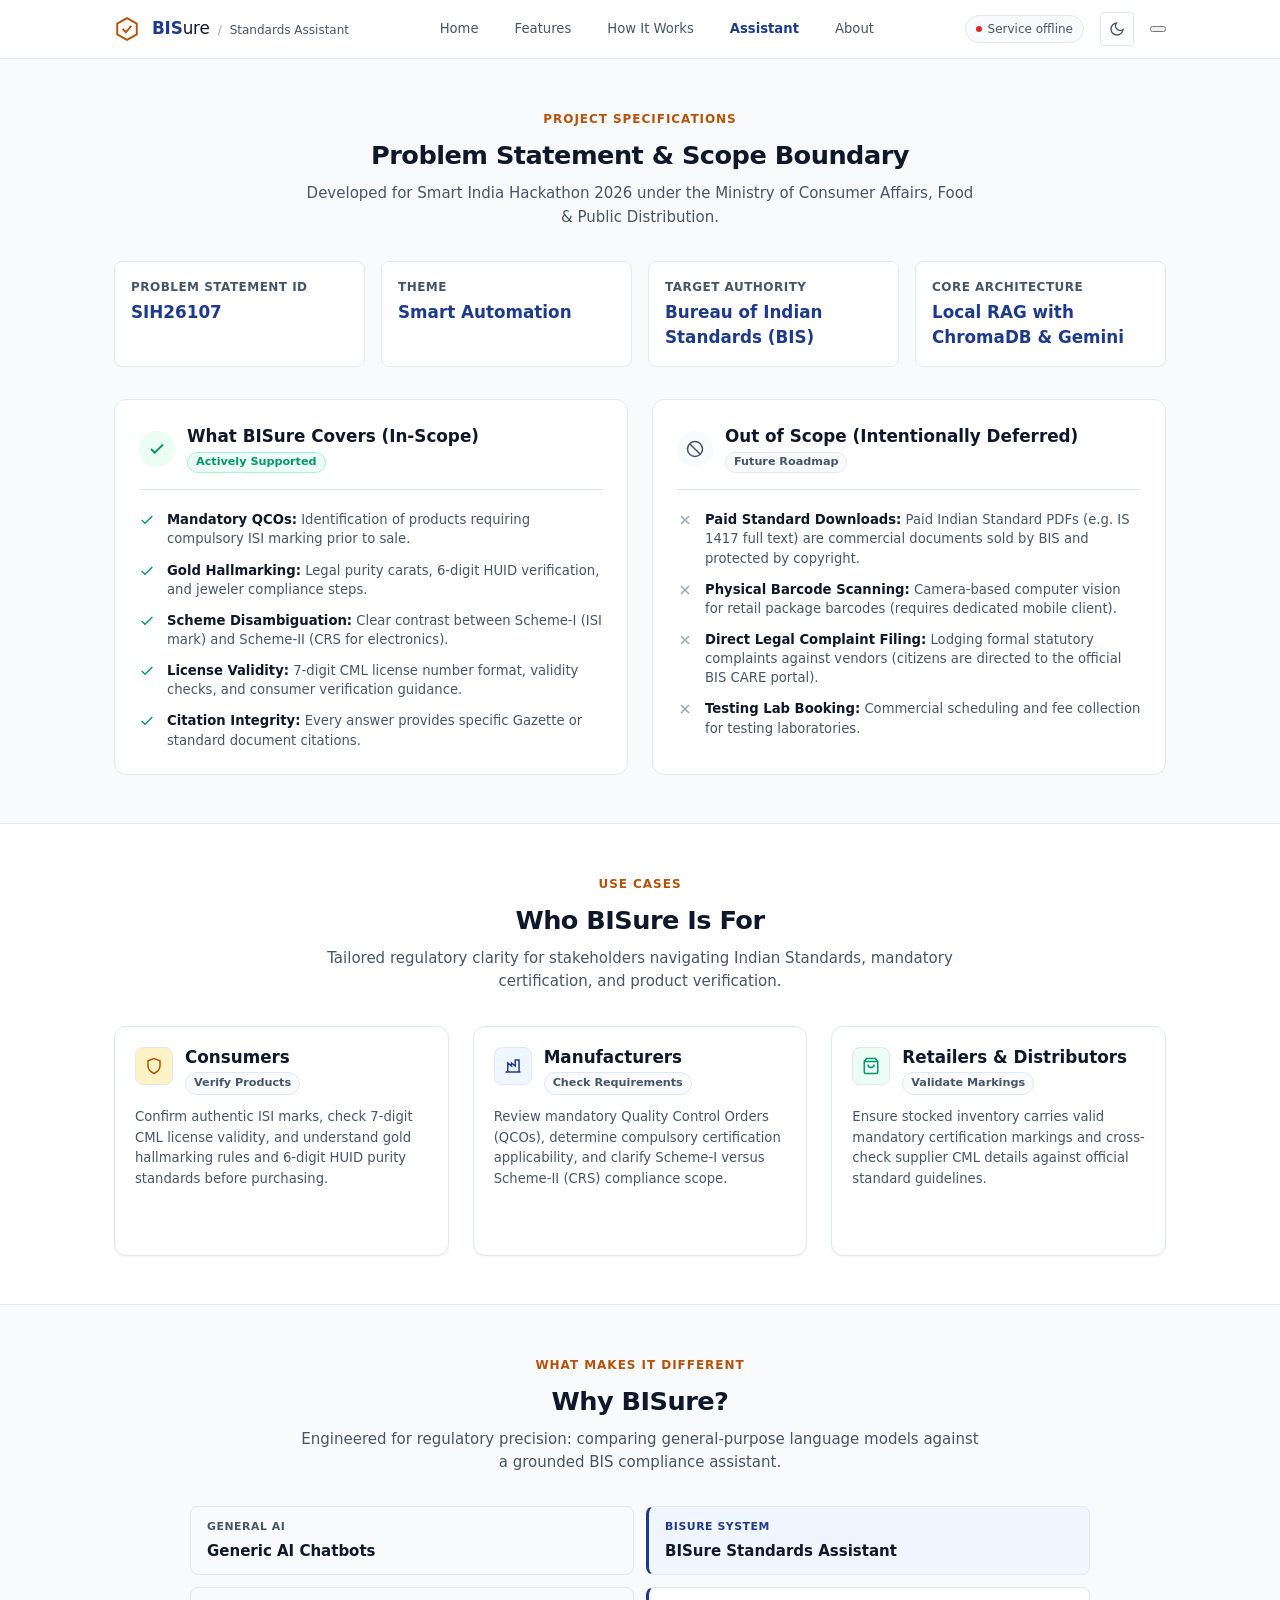
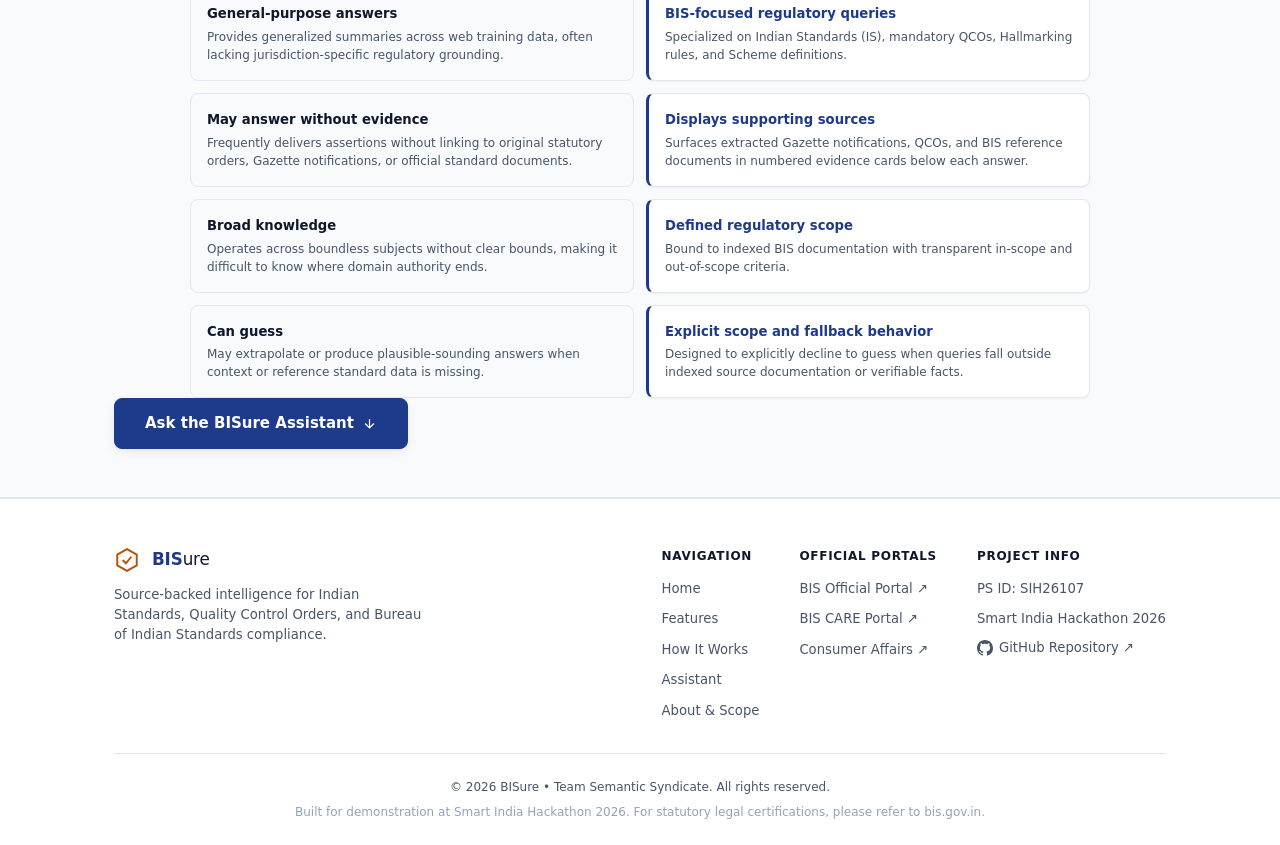
==== about.html @ 1bddce3d "Add files via upload" ====
<!DOCTYPE html>
<html lang="en">
<head>
  <meta charset="UTF-8" />
  <meta name="viewport" content="width=device-width, initial-scale=1.0" />
  <title>About &amp; Scope — BISure Standards Assistant</title>
  <link rel="stylesheet" href="style.css" />
</head>
<body>
  <!-- ================= STICKY TOP NAV ================= -->
  <header class="site-header" role="banner">
    <div class="nav-container">
      <a href="index.html" class="brand-group" aria-label="BISure Home">
        <svg class="brand-mark" viewBox="0 0 24 24" fill="none" stroke="currentColor" stroke-width="1.8" aria-hidden="true">
          <polygon points="12 2 21 7 21 17 12 22 3 17 3 7 12 2"></polygon>
          <polyline points="8 12 11 15 16 9"></polyline>
        </svg>
        <div class="brand-text">
          <span class="brand-title"><span class="brand-bold">BIS</span>ure</span>
          <span class="brand-divider" aria-hidden="true">/</span>
          <span class="brand-tag">Standards Assistant</span>
        </div>
      </a>

      <nav id="primary-nav" class="nav-links" aria-label="Main Navigation">
        <a href="index.html" class="nav-link">Home</a>
        <a href="features.html" class="nav-link">Features</a>
        <a href="how-it-works.html" class="nav-link">How It Works</a>
        <a href="chat.html" class="nav-link nav-link-highlight">Assistant</a>
        <a href="about.html" class="nav-link nav-active" aria-current="page">About</a>
      </nav>

      <div class="header-controls">
        <div id="connection-status" class="status-indicator" role="status" title="Checking BISure backend service">
          <span class="status-dot" aria-hidden="true"></span>
          <span class="status-label">Checking service</span>
        </div>

        <button id="theme-toggle" class="theme-toggle-btn" type="button" aria-label="Switch color theme" title="Toggle theme">
          <svg class="theme-icon sun-icon" viewBox="0 0 24 24" fill="none" stroke="currentColor" stroke-width="2" aria-hidden="true">
            <circle cx="12" cy="12" r="5"></circle>
            <line x1="12" y1="1" x2="12" y2="3"></line>
            <line x1="12" y1="21" x2="12" y2="23"></line>
            <line x1="4.22" y1="4.22" x2="5.64" y2="5.64"></line>
            <line x1="18.36" y1="18.36" x2="19.78" y2="19.78"></line>
            <line x1="1" y1="12" x2="3" y2="12"></line>
            <line x1="21" y1="12" x2="23" y2="12"></line>
            <line x1="4.22" y1="19.78" x2="5.64" y2="18.36"></line>
            <line x1="18.36" y1="5.64" x2="19.78" y2="4.22"></line>
          </svg>
          <svg class="theme-icon moon-icon" viewBox="0 0 24 24" fill="none" stroke="currentColor" stroke-width="2" aria-hidden="true">
            <path d="M21 12.79A9 9 0 1 1 11.21 3 7 7 0 0 0 21 12.79z"></path>
          </svg>
        </button>

        <button id="nav-toggle" class="nav-toggle-btn" type="button" aria-label="Toggle navigation menu" aria-expanded="false" aria-controls="primary-nav">
          <span class="hamburger-bar"></span>
          <span class="hamburger-bar"></span>
          <span class="hamburger-bar"></span>
        </button>
      </div>
    </div>
  </header>

  <main>
    <!-- ================= ABOUT / SCOPE SECTION ================= -->
    <section id="about" class="about-section" aria-labelledby="about-heading">
      <div class="section-container">
        <div class="section-header">
          <span class="section-eyebrow">Project Specifications</span>
          <h2 id="about-heading" class="section-title">Problem Statement &amp; Scope Boundary</h2>
          <p class="section-subtext">
            Developed for Smart India Hackathon 2026 under the Ministry of Consumer Affairs, Food &amp; Public Distribution.
          </p>
        </div>

        <div class="scope-meta-grid">
          <div class="meta-item">
            <span class="meta-label">Problem Statement ID</span>
            <span class="meta-value">SIH26107</span>
          </div>
          <div class="meta-item">
            <span class="meta-label">Theme</span>
            <span class="meta-value">Smart Automation</span>
          </div>
          <div class="meta-item">
            <span class="meta-label">Target Authority</span>
            <span class="meta-value">Bureau of Indian Standards (BIS)</span>
          </div>
          <div class="meta-item">
            <span class="meta-label">Core Architecture</span>
            <span class="meta-value">Local RAG with ChromaDB &amp; Gemini</span>
          </div>
        </div>

        <div class="scope-columns">
          <!-- In-Scope Card -->
          <div class="scope-card scope-in">
            <div class="scope-card-header">
              <div class="scope-icon-wrap in-icon">
                <svg viewBox="0 0 24 24" fill="none" stroke="currentColor" stroke-width="2.5" aria-hidden="true">
                  <polyline points="20 6 9 17 4 12"></polyline>
                </svg>
              </div>
              <div>
                <h3 class="scope-card-title">What BISure Covers (In-Scope)</h3>
                <span class="scope-badge badge-green">Actively Supported</span>
              </div>
            </div>
            <ul class="scope-list">
              <li>
                <svg class="list-bullet-icon" viewBox="0 0 24 24" fill="none" stroke="currentColor" stroke-width="2" aria-hidden="true">
                  <polyline points="20 6 9 17 4 12"></polyline>
                </svg>
                <span><strong>Mandatory QCOs:</strong> Identification of products requiring compulsory ISI marking prior to sale.</span>
              </li>
              <li>
                <svg class="list-bullet-icon" viewBox="0 0 24 24" fill="none" stroke="currentColor" stroke-width="2" aria-hidden="true">
                  <polyline points="20 6 9 17 4 12"></polyline>
                </svg>
                <span><strong>Gold Hallmarking:</strong> Legal purity carats, 6-digit HUID verification, and jeweler compliance steps.</span>
              </li>
              <li>
                <svg class="list-bullet-icon" viewBox="0 0 24 24" fill="none" stroke="currentColor" stroke-width="2" aria-hidden="true">
                  <polyline points="20 6 9 17 4 12"></polyline>
                </svg>
                <span><strong>Scheme Disambiguation:</strong> Clear contrast between Scheme-I (ISI mark) and Scheme-II (CRS for electronics).</span>
              </li>
              <li>
                <svg class="list-bullet-icon" viewBox="0 0 24 24" fill="none" stroke="currentColor" stroke-width="2" aria-hidden="true">
                  <polyline points="20 6 9 17 4 12"></polyline>
                </svg>
                <span><strong>License Validity:</strong> 7-digit CML license number format, validity checks, and consumer verification guidance.</span>
              </li>
              <li>
                <svg class="list-bullet-icon" viewBox="0 0 24 24" fill="none" stroke="currentColor" stroke-width="2" aria-hidden="true">
                  <polyline points="20 6 9 17 4 12"></polyline>
                </svg>
                <span><strong>Citation Integrity:</strong> Every answer provides specific Gazette or standard document citations.</span>
              </li>
            </ul>
          </div>

          <!-- Out-of-Scope Card -->
          <div class="scope-card scope-out">
            <div class="scope-card-header">
              <div class="scope-icon-wrap out-icon">
                <svg viewBox="0 0 24 24" fill="none" stroke="currentColor" stroke-width="2" aria-hidden="true">
                  <circle cx="12" cy="12" r="10"></circle>
                  <line x1="4.93" y1="4.93" x2="19.07" y2="19.07"></line>
                </svg>
              </div>
              <div>
                <h3 class="scope-card-title">Out of Scope (Intentionally Deferred)</h3>
                <span class="scope-badge badge-neutral">Future Roadmap</span>
              </div>
            </div>
            <ul class="scope-list">
              <li>
                <svg class="list-bullet-icon out-bullet" viewBox="0 0 24 24" fill="none" stroke="currentColor" stroke-width="2" aria-hidden="true">
                  <line x1="18" y1="6" x2="6" y2="18"></line>
                  <line x1="6" y1="6" x2="18" y2="18"></line>
                </svg>
                <span><strong>Paid Standard Downloads:</strong> Paid Indian Standard PDFs (e.g. IS 1417 full text) are commercial documents sold by BIS and protected by copyright.</span>
              </li>
              <li>
                <svg class="list-bullet-icon out-bullet" viewBox="0 0 24 24" fill="none" stroke="currentColor" stroke-width="2" aria-hidden="true">
                  <line x1="18" y1="6" x2="6" y2="18"></line>
                  <line x1="6" y1="6" x2="18" y2="18"></line>
                </svg>
                <span><strong>Physical Barcode Scanning:</strong> Camera-based computer vision for retail package barcodes (requires dedicated mobile client).</span>
              </li>
              <li>
                <svg class="list-bullet-icon out-bullet" viewBox="0 0 24 24" fill="none" stroke="currentColor" stroke-width="2" aria-hidden="true">
                  <line x1="18" y1="6" x2="6" y2="18"></line>
                  <line x1="6" y1="6" x2="18" y2="18"></line>
                </svg>
                <span><strong>Direct Legal Complaint Filing:</strong> Lodging formal statutory complaints against vendors (citizens are directed to the official BIS CARE portal).</span>
              </li>
              <li>
                <svg class="list-bullet-icon out-bullet" viewBox="0 0 24 24" fill="none" stroke="currentColor" stroke-width="2" aria-hidden="true">
                  <line x1="18" y1="6" x2="6" y2="18"></line>
                  <line x1="6" y1="6" x2="18" y2="18"></line>
                </svg>
                <span><strong>Testing Lab Booking:</strong> Commercial scheduling and fee collection for testing laboratories.</span>
              </li>
            </ul>
          </div>
        </div>
      </div>
    </section>

    <!-- ================= WHO BISURE IS FOR ================= -->
    <section id="who-bisure-is-for" class="who-bisure-section" aria-labelledby="who-heading">
      <div class="section-container">
        <div class="section-header">
          <span class="section-eyebrow">Use Cases</span>
          <h2 id="who-heading" class="section-title">Who BISure Is For</h2>
          <p class="section-subtext">
            Tailored regulatory clarity for stakeholders navigating Indian Standards, mandatory certification, and product verification.
          </p>
        </div>

        <div class="persona-grid">
          <!-- Card 1: Consumers -->
          <div class="feature-card">
            <div class="feature-card-header">
              <div class="card-icon card-icon-gold">
                <svg viewBox="0 0 24 24" fill="none" stroke="currentColor" stroke-width="2" aria-hidden="true">
                  <path d="M12 22s8-4 8-10V5l-8-3-8 3v7c0 6 8 10 8 10z"></path>
                </svg>
              </div>
              <div class="feature-card-meta">
                <h3 class="feature-card-title">Consumers</h3>
                <span class="feature-badge">Verify Products</span>
              </div>
            </div>
            <p class="feature-card-desc">
              Confirm authentic ISI marks, check 7-digit CML license validity, and understand gold hallmarking rules and 6-digit HUID purity standards before purchasing.
            </p>
          </div>

          <!-- Card 2: Manufacturers -->
          <div class="feature-card">
            <div class="feature-card-header">
              <div class="card-icon card-icon-navy">
                <svg viewBox="0 0 24 24" fill="none" stroke="currentColor" stroke-width="2" aria-hidden="true">
                  <path d="M2 20h20"></path>
                  <path d="M5 20V8l5 4V8l5 4V4h5v16"></path>
                </svg>
              </div>
              <div class="feature-card-meta">
                <h3 class="feature-card-title">Manufacturers</h3>
                <span class="feature-badge">Check Requirements</span>
              </div>
            </div>
            <p class="feature-card-desc">
              Review mandatory Quality Control Orders (QCOs), determine compulsory certification applicability, and clarify Scheme-I versus Scheme-II (CRS) compliance scope.
            </p>
          </div>

          <!-- Card 3: Retailers -->
          <div class="feature-card">
            <div class="feature-card-header">
              <div class="card-icon card-icon-teal">
                <svg viewBox="0 0 24 24" fill="none" stroke="currentColor" stroke-width="2" aria-hidden="true">
                  <path d="M6 2L3 6v14a2 2 0 0 0 2 2h14a2 2 0 0 0 2-2V6l-3-4z"></path>
                  <line x1="3" y1="6" x2="21" y2="6"></line>
                  <path d="M16 10a4 4 0 0 1-8 0"></path>
                </svg>
              </div>
              <div class="feature-card-meta">
                <h3 class="feature-card-title">Retailers &amp; Distributors</h3>
                <span class="feature-badge">Validate Markings</span>
              </div>
            </div>
            <p class="feature-card-desc">
              Ensure stocked inventory carries valid mandatory certification markings and cross-check supplier CML details against official standard guidelines.
            </p>
          </div>
        </div>
      </div>
    </section>

    <!-- ================= WHY BISURE ================= -->
    <section id="why-bisure" class="why-bisure-section" aria-labelledby="why-heading">
      <div class="section-container">
        <div class="section-header">
          <span class="section-eyebrow">What Makes It Different</span>
          <h2 id="why-heading" class="section-title">Why BISure?</h2>
          <p class="section-subtext">
            Engineered for regulatory precision: comparing general-purpose language models against a grounded BIS compliance assistant.
          </p>
        </div>

        <div class="comparison-grid" role="region" aria-label="Comparison between Generic AI and BISure">
          <!-- Column Headers (Desktop) -->
          <div class="comparison-header col-generic">
            <span class="comparison-header-badge">General AI</span>
            <h3 class="comparison-header-title">Generic AI Chatbots</h3>
          </div>
          <div class="comparison-header col-bisure">
            <span class="comparison-header-badge badge-accent">BISure System</span>
            <h3 class="comparison-header-title">BISure Standards Assistant</h3>
          </div>

          <!-- Row 1 -->
          <div class="comparison-item item-generic">
            <span class="comparison-mobile-badge">Generic AI</span>
            <h4 class="comparison-point-title">General-purpose answers</h4>
            <p class="comparison-point-desc">Provides generalized summaries across web training data, often lacking jurisdiction-specific regulatory grounding.</p>
          </div>
          <div class="comparison-item item-bisure">
            <span class="comparison-mobile-badge badge-accent">BISure</span>
            <h4 class="comparison-point-title">BIS-focused regulatory queries</h4>
            <p class="comparison-point-desc">Specialized on Indian Standards (IS), mandatory QCOs, Hallmarking rules, and Scheme definitions.</p>
          </div>

          <!-- Row 2 -->
          <div class="comparison-item item-generic">
            <span class="comparison-mobile-badge">Generic AI</span>
            <h4 class="comparison-point-title">May answer without evidence</h4>
            <p class="comparison-point-desc">Frequently delivers assertions without linking to original statutory orders, Gazette notifications, or official standard documents.</p>
          </div>
          <div class="comparison-item item-bisure">
            <span class="comparison-mobile-badge badge-accent">BISure</span>
            <h4 class="comparison-point-title">Displays supporting sources</h4>
            <p class="comparison-point-desc">Surfaces extracted Gazette notifications, QCOs, and BIS reference documents in numbered evidence cards below each answer.</p>
          </div>

          <!-- Row 3 -->
          <div class="comparison-item item-generic">
            <span class="comparison-mobile-badge">Generic AI</span>
            <h4 class="comparison-point-title">Broad knowledge</h4>
            <p class="comparison-point-desc">Operates across boundless subjects without clear bounds, making it difficult to know where domain authority ends.</p>
          </div>
          <div class="comparison-item item-bisure">
            <span class="comparison-mobile-badge badge-accent">BISure</span>
            <h4 class="comparison-point-title">Defined regulatory scope</h4>
            <p class="comparison-point-desc">Bound to indexed BIS documentation with transparent in-scope and out-of-scope criteria.</p>
          </div>

          <!-- Row 4 -->
          <div class="comparison-item item-generic">
            <span class="comparison-mobile-badge">Generic AI</span>
            <h4 class="comparison-point-title">Can guess</h4>
            <p class="comparison-point-desc">May extrapolate or produce plausible-sounding answers when context or reference standard data is missing.</p>
          </div>
          <div class="comparison-item item-bisure">
            <span class="comparison-mobile-badge badge-accent">BISure</span>
            <h4 class="comparison-point-title">Explicit scope and fallback behavior</h4>
            <p class="comparison-point-desc">Designed to explicitly decline to guess when queries fall outside indexed source documentation or verifiable facts.</p>
          </div>
        </div>

        <div class="section-cta-wrap">
          <a href="chat.html" class="btn btn-primary btn-hero-primary">
            <span>Ask the BISure Assistant</span>
            <svg class="btn-icon" viewBox="0 0 24 24" fill="none" stroke="currentColor" stroke-width="2" aria-hidden="true">
              <line x1="12" y1="5" x2="12" y2="19"></line>
              <polyline points="19 12 12 19 5 12"></polyline>
            </svg>
          </a>
        </div>
      </div>
    </section>
  </main>

  <!-- ================= SITE FOOTER ================= -->
  <footer class="site-footer" role="contentinfo">
    <div class="section-container footer-container">
      <div class="footer-top">
        <div class="footer-brand">
          <div class="brand-group">
            <svg class="brand-mark" viewBox="0 0 24 24" fill="none" stroke="currentColor" stroke-width="1.8" aria-hidden="true">
              <polygon points="12 2 21 7 21 17 12 22 3 17 3 7 12 2"></polygon>
              <polyline points="8 12 11 15 16 9"></polyline>
            </svg>
            <span class="brand-title"><span class="brand-bold">BIS</span>ure</span>
          </div>
          <p class="footer-tagline">
            Source-backed intelligence for Indian Standards, Quality Control Orders, and Bureau of Indian Standards compliance.
          </p>
        </div>

        <div class="footer-links-group">
          <div class="footer-col">
            <h4 class="footer-col-title">Navigation</h4>
            <ul class="footer-nav-list">
              <li><a href="index.html">Home</a></li>
              <li><a href="features.html">Features</a></li>
              <li><a href="how-it-works.html">How It Works</a></li>
              <li><a href="chat.html">Assistant</a></li>
              <li><a href="about.html">About &amp; Scope</a></li>
            </ul>
          </div>

          <div class="footer-col">
            <h4 class="footer-col-title">Official Portals</h4>
            <ul class="footer-nav-list">
              <li><a href="https://www.bis.gov.in" target="_blank" rel="noopener noreferrer">BIS Official Portal &nearr;</a></li>
              <li><a href="https://www.services.bis.gov.in" target="_blank" rel="noopener noreferrer">BIS CARE Portal &nearr;</a></li>
              <li><a href="https://consumeraffairs.nic.in" target="_blank" rel="noopener noreferrer">Consumer Affairs &nearr;</a></li>
            </ul>
          </div>

          <div class="footer-col">
            <h4 class="footer-col-title">Project Info</h4>
            <ul class="footer-nav-list">
              <li><span class="footer-meta-line">PS ID: SIH26107</span></li>
              <li><span class="footer-meta-line">Smart India Hackathon 2026</span></li>
              <li>
                <a href="https://github.com/Prabin-Jena/BISure" target="_blank" rel="noopener noreferrer" class="github-link">
                  <svg viewBox="0 0 24 24" fill="currentColor" width="16" height="16" aria-hidden="true">
                    <path d="M12 0C5.37 0 0 5.37 0 12c0 5.31 3.435 9.795 8.205 11.385.6.105.825-.255.825-.57 0-.285-.015-1.23-.015-2.235-3.015.555-3.795-.735-4.035-1.41-.135-.345-.72-1.41-1.23-1.695-.42-.225-1.02-.78-.015-.795.945-.015 1.62.87 1.845 1.23 1.08 1.815 2.805 1.305 3.495.99.105-.78.42-1.305.765-1.605-2.67-.3-5.46-1.335-5.46-5.925 0-1.305.465-2.385 1.23-3.225-.12-.3-.54-1.53.12-3.18 0 0 1.005-.315 3.3 1.23.96-.27 1.98-.405 3-.405s2.04.135 3 .405c2.295-1.56 3.3-1.23 3.3-1.23.66 1.65.24 2.88.12 3.18.765.84 1.23 1.905 1.23 3.225 0 4.605-2.805 5.625-5.475 5.925.435.375.81 1.095.81 2.22 0 1.605-.015 2.895-.015 3.3 0 .315.225.69.825.57A12.02 12.02 0 0 0 24 12c0-6.63-5.37-12-12-12z"></path>
                  </svg>
                  <span>GitHub Repository &nearr;</span>
                </a>
              </li>
            </ul>
          </div>
        </div>
      </div>

      <div class="footer-bottom">
        <p class="copyright-text">&copy; 2026 BISure &bull; Team Semantic Syndicate. All rights reserved.</p>
        <p class="footer-disclaimer">
          Built for demonstration at Smart India Hackathon 2026. For statutory legal certifications, please refer to bis.gov.in.
        </p>
      </div>
    </div>
  </footer>

  <script src="config.js"></script>
  <script src="common.js"></script>
</body>
</html>
---- style.css ----
/* BISure Assistant — Production CSS */
/* Zero-dependency stylesheet: Multi-section product landing page with contained chat app panel */

*, *::before, *::after { 
  box-sizing: border-box; 
}

[hidden] {
  display: none !important;
}

html {
  scroll-behavior: smooth;
}

/* Base Light Theme Tokens */
:root {
  --font-sans: system-ui, -apple-system, BlinkMacSystemFont, "Segoe UI", Roboto, "Helvetica Neue", Arial, sans-serif;
  --font-mono: "SF Mono", "Segoe UI Menlo", Consolas, monospace;

  /* Spacing Scale */
  --space-0: 0px;
  --space-1: 4px;
  --space-2: 8px;
  --space-3: 12px;
  --space-4: 16px;
  --space-5: 20px;
  --space-6: 24px;
  --space-8: 32px;
  --space-10: 40px;
  --space-12: 48px;
  --space-16: 64px;

  /* Typography Scale */
  --font-size-xs: 0.75rem;
  --font-size-sm: 0.825rem;
  --font-size-base: 0.9375rem;
  --font-size-md: 1.05rem;
  --font-size-lg: 1.25rem;
  --font-size-xl: 1.6rem;
  --font-size-2xl: 2.25rem;

  --radius-sm: 4px;
  --radius-md: 8px;
  --radius-lg: 12px;
  --radius-xl: 16px;

  /* Animations strictly transform/opacity */
  --duration-fast: 150ms;
  --duration-base: 250ms;
  --ease-standard: cubic-bezier(0.16, 1, 0.3, 1);

  /* Light Theme Colors */
  --color-canvas: #f8fafc;
  --color-app-bg: #f1f5f9;
  --color-surface: #ffffff;
  --color-surface-elevated: #f8fafc;
  --color-surface-translucent: rgba(255, 255, 255, 0.88);
  --color-border: #e2e8f0;
  --color-border-subtle: #cbd5e1;

  --color-text: #0f172a;
  --color-text-muted: #475569;
  --color-text-subtle: #94a3b8;

  /* Official Brand Colors: Deep BIS Navy & Hallmarking Gold */
  --color-primary: #1e3a8a;
  --color-primary-hover: #172554;
  --color-primary-subtle: #eff6ff;
  --color-accent: #b45309;
  --color-accent-hover: #92400e;
  --color-accent-subtle: #fef3c7;
  --color-accent-border: #fcd34d;
  --color-accent-text: #78350f;

  --color-user-bg: #e0e7ff;
  --color-user-border: #c7d2fe;
  --color-assistant-bg: #ffffff;
  --color-assistant-border: #e2e8f0;
  --color-assistant-accent: #1e3a8a;

  --color-error: #dc2626;
  --color-error-bg: #fef2f2;
  --color-error-border: #fca5a5;

  --color-success: #059669;
  --color-success-bg: #ecfdf5;
  --color-success-border: #a7f3d0;
  --color-focus: #1e3a8a;

  /* Shadows */
  --shadow-sm: 0 1px 2px rgba(0, 0, 0, 0.05);
  --shadow-md: 0 4px 12px rgba(15, 23, 42, 0.06), 0 1px 2px rgba(15, 23, 42, 0.04);
  --shadow-lg: 0 10px 25px -3px rgba(15, 23, 42, 0.08), 0 4px 6px -2px rgba(15, 23, 42, 0.04);
}

/* Explicit Dark Theme via Attribute */
:root[data-theme="dark"] {
  --color-canvas: #090d16;
  --color-app-bg: #0d1322;
  --color-surface: #131b2e;
  --color-surface-elevated: #1a243d;
  --color-surface-translucent: rgba(19, 27, 46, 0.9);
  --color-border: #1e293b;
  --color-border-subtle: #334155;

  --color-text: #f8fafc;
  --color-text-muted: #94a3b8;
  --color-text-subtle: #64748b;

  --color-primary: #60a5fa;
  --color-primary-hover: #93c5fd;
  --color-primary-subtle: #172554;
  --color-accent: #f59e0b;
  --color-accent-hover: #fbbf24;
  --color-accent-subtle: #241c0f;
  --color-accent-border: #78350f;
  --color-accent-text: #fef3c7;

  --color-user-bg: #1e293b;
  --color-user-border: #334155;
  --color-assistant-bg: #131b2e;
  --color-assistant-border: #1e293b;
  --color-assistant-accent: #f59e0b;

  --color-error: #f87171;
  --color-error-bg: #281414;
  --color-error-border: #7f1d1d;

  --color-success: #34d399;
  --color-success-bg: #064e3b;
  --color-success-border: #047857;
  --color-focus: #60a5fa;

  --shadow-sm: none;
  --shadow-md: 0 4px 14px rgba(0, 0, 0, 0.3);
  --shadow-lg: 0 10px 28px rgba(0, 0, 0, 0.45);
}

/* ---------- Global Body & Layout ---------- */
body {
  margin: 0;
  min-height: 100vh;
  font-family: var(--font-sans);
  font-size: var(--font-size-base);
  line-height: 1.5;
  color: var(--color-text);
  background-color: var(--color-canvas);
  -webkit-font-smoothing: antialiased;
  transition: background-color var(--duration-fast), color var(--duration-fast);
  overflow-x: hidden;
}

@media (min-width: 960px) {
  body {
    background-image: radial-gradient(var(--color-border) 1px, transparent 1px);
    background-size: 32px 32px;
  }
}

.visually-hidden {
  position: absolute;
  width: 1px;
  height: 1px;
  padding: 0;
  margin: -1px;
  overflow: hidden;
  clip: rect(0, 0, 0, 0);
  white-space: nowrap;
  border: 0;
}

.section-container {
  width: 100%;
  max-width: 1100px;
  margin: 0 auto;
  padding: 0 var(--space-6);
}

/* Section Header Shared Styles */
.section-header {
  text-align: center;
  max-width: 680px;
  margin: 0 auto var(--space-8);
}

.section-eyebrow {
  display: inline-block;
  font-size: var(--font-size-xs);
  font-weight: 700;
  text-transform: uppercase;
  letter-spacing: 0.08em;
  color: var(--color-accent);
  margin-bottom: var(--space-2);
}

.section-title {
  margin: 0 0 var(--space-2);
  font-size: var(--font-size-xl);
  font-weight: 700;
  letter-spacing: -0.02em;
  color: var(--color-text);
}

.section-subtext {
  margin: 0;
  font-size: var(--font-size-base);
  color: var(--color-text-muted);
  line-height: 1.55;
}

/* ---------- STICKY TOP NAV ---------- */
.site-header {
  position: sticky;
  top: 0;
  z-index: 100;
  background-color: var(--color-surface-translucent);
  backdrop-filter: blur(12px);
  -webkit-backdrop-filter: blur(12px);
  border-bottom: 1px solid var(--color-border);
}

.nav-container {
  display: flex;
  align-items: center;
  justify-content: space-between;
  max-width: 1100px;
  margin: 0 auto;
  padding: var(--space-3) var(--space-6);
}

.brand-group {
  display: flex;
  align-items: center;
  gap: var(--space-3);
  text-decoration: none;
  color: inherit;
}

.brand-mark {
  width: 26px;
  height: 26px;
  color: var(--color-accent);
  flex-shrink: 0;
}

.brand-text {
  display: flex;
  align-items: baseline;
  gap: var(--space-2);
}

.brand-title {
  font-size: var(--font-size-md);
  font-weight: 500;
  letter-spacing: -0.01em;
  color: var(--color-text);
}

.brand-bold {
  font-weight: 800;
  color: var(--color-primary);
}

.brand-divider {
  color: var(--color-text-subtle);
  font-size: var(--font-size-xs);
}

.brand-tag {
  font-size: var(--font-size-xs);
  color: var(--color-text-muted);
  font-weight: 400;
}

.nav-links {
  display: flex;
  align-items: center;
  gap: var(--space-5);
}

.nav-link {
  font-size: var(--font-size-sm);
  font-weight: 500;
  color: var(--color-text-muted);
  text-decoration: none;
  padding: var(--space-1) var(--space-2);
  border-radius: var(--radius-sm);
  transition: color var(--duration-fast);
}

.nav-link:hover {
  color: var(--color-primary);
}

.nav-link-highlight {
  color: var(--color-primary);
  font-weight: 600;
}

.header-controls {
  display: flex;
  align-items: center;
  gap: var(--space-4);
}

.status-indicator {
  display: flex;
  align-items: center;
  gap: 6px;
  font-size: var(--font-size-xs);
  color: var(--color-text-muted);
  background-color: var(--color-surface-elevated);
  padding: 4px 10px;
  border-radius: 9999px;
  border: 1px solid var(--color-border);
}

.status-dot {
  width: 6px;
  height: 6px;
  background-color: var(--color-success);
  border-radius: 50%;
}

.status-indicator.is-offline .status-dot {
  background-color: var(--color-error);
}

.status-indicator.is-checking .status-dot {
  background-color: var(--color-accent);
  animation: statusPulse 1.2s ease-in-out infinite;
}

@keyframes statusPulse {
  50% { opacity: 0.45; }
}

.theme-toggle-btn {
  display: flex;
  align-items: center;
  justify-content: center;
  width: 34px;
  height: 34px;
  padding: 0;
  border: 1px solid var(--color-border);
  background-color: var(--color-surface);
  color: var(--color-text-muted);
  border-radius: var(--radius-sm);
  cursor: pointer;
  transition: color var(--duration-fast), border-color var(--duration-fast);
}

.theme-toggle-btn:hover {
  color: var(--color-text);
  border-color: var(--color-text-muted);
}

.theme-icon {
  width: 16px;
  height: 16px;
}

:root[data-theme="dark"] .sun-icon { display: block; }
:root[data-theme="dark"] .moon-icon { display: none; }
:root:not([data-theme="dark"]) .sun-icon { display: none; }
:root:not([data-theme="dark"]) .moon-icon { display: block; }

@media (prefers-color-scheme: dark) {
  :root:not([data-theme="light"]):not([data-theme="dark"]) .sun-icon { display: block; }
  :root:not([data-theme="light"]):not([data-theme="dark"]) .moon-icon { display: none; }
}

/* ---------- HERO SECTION ---------- */
.hero-section {
  padding: var(--space-12) 0 var(--space-10);
  text-align: center;
}

.hero-container {
  display: flex;
  flex-direction: column;
  align-items: center;
}

.hero-content {
  max-width: 820px;
}

.hero-pill {
  display: inline-flex;
  align-items: center;
  gap: var(--space-2);
  padding: 5px 14px;
  background-color: var(--color-surface);
  border: 1px solid var(--color-border);
  border-radius: 9999px;
  font-size: var(--font-size-xs);
  font-weight: 600;
  color: var(--color-text-muted);
  margin-bottom: var(--space-5);
  box-shadow: var(--shadow-sm);
}

.pill-dot {
  width: 8px;
  height: 8px;
  border-radius: 50%;
  background-color: var(--color-accent);
}

.hero-title {
  margin: 0 0 var(--space-4);
  font-size: clamp(2rem, 4vw, var(--font-size-2xl));
  font-weight: 800;
  letter-spacing: -0.03em;
  line-height: 1.15;
  color: var(--color-text);
}

.hero-description {
  margin: 0 auto var(--space-3);
  max-width: 660px;
  font-size: var(--font-size-md);
  color: var(--color-text-muted);
  line-height: 1.6;
}

.hero-capabilities {
  margin: 0 auto var(--space-6);
  font-size: var(--font-size-xs);
  font-weight: 700;
  letter-spacing: 0.08em;
  text-transform: uppercase;
  color: var(--color-accent);
  text-align: center;
  word-break: break-word;
}

.hero-actions {
  display: flex;
  align-items: center;
  justify-content: center;
  gap: var(--space-4);
  margin-bottom: var(--space-8);
}

.btn {
  display: inline-flex;
  align-items: center;
  justify-content: center;
  gap: var(--space-2);
  padding: 10px 22px;
  border-radius: var(--radius-md);
  font-size: var(--font-size-sm);
  font-weight: 600;
  text-decoration: none;
  cursor: pointer;
  transition: background-color var(--duration-fast), transform var(--duration-fast), border-color var(--duration-fast), box-shadow var(--duration-fast);
}

.btn-primary {
  background-color: var(--color-primary);
  color: #ffffff;
  border: 1px solid var(--color-primary);
  box-shadow: var(--shadow-sm);
}

.btn-primary:hover {
  background-color: var(--color-primary-hover);
  transform: translateY(-1px);
}

.btn-secondary {
  background-color: var(--color-surface);
  color: var(--color-text);
  border: 1px solid var(--color-border);
}

.btn-secondary:hover {
  border-color: var(--color-text-muted);
  transform: translateY(-1px);
}

.btn-hero-primary {
  padding: 13px 30px;
  font-size: var(--font-size-base);
  font-weight: 700;
  box-shadow: var(--shadow-md);
}

.btn-hero-primary:hover {
  box-shadow: var(--shadow-lg);
}

.btn-hero-secondary {
  background-color: transparent;
  border: 1.5px solid var(--color-border);
  color: var(--color-text);
  padding: 12px 24px;
}

.btn-hero-secondary:hover {
  background-color: var(--color-surface);
  border-color: var(--color-border-subtle);
}

.btn-icon {
  width: 15px;
  height: 15px;
}

/* Trust Strip */
.trust-strip {
  display: inline-flex;
  align-items: center;
  flex-wrap: wrap;
  justify-content: center;
  gap: var(--space-3);
  padding: var(--space-2) var(--space-5);
  background-color: var(--color-surface);
  border: 1px solid var(--color-border);
  border-radius: 9999px;
  font-size: var(--font-size-xs);
  color: var(--color-text-muted);
  box-shadow: var(--shadow-sm);
}

.trust-item {
  display: flex;
  align-items: center;
  gap: 6px;
}

.trust-icon {
  width: 14px;
  height: 14px;
  color: var(--color-accent);
}

.trust-separator {
  color: var(--color-border-subtle);
}

/* ---------- FEATURE GRID SECTION (Precise Uniform Alignment) ---------- */
.features-section {
  padding: var(--space-12) 0;
}

.feature-grid {
  display: grid;
  grid-template-columns: repeat(2, 1fr);
  grid-auto-rows: 1fr;
  gap: var(--space-5);
  align-items: stretch;
}

.feature-card {
  display: flex;
  flex-direction: column;
  justify-content: space-between;
  min-width: 0;
  min-height: 230px;
  padding: var(--space-5);
  background-color: var(--color-surface);
  border: 1px solid var(--color-border);
  border-radius: var(--radius-lg);
  box-shadow: var(--shadow-sm);
  box-sizing: border-box;
  transition: transform var(--duration-fast), border-color var(--duration-fast), box-shadow var(--duration-fast);
}

.feature-card:hover {
  border-color: var(--color-primary);
  transform: translateY(-2px);
  box-shadow: var(--shadow-md);
}

.feature-card-header {
  display: flex;
  align-items: flex-start;
  gap: var(--space-3);
  margin-bottom: var(--space-3);
}

.feature-card-meta {
  display: flex;
  flex-direction: column;
  align-items: flex-start;
  gap: 4px;
  flex: 1;
}

.card-icon {
  display: flex;
  align-items: center;
  justify-content: center;
  width: 38px;
  height: 38px;
  border-radius: var(--radius-md);
  flex-shrink: 0;
  border: 1px solid var(--color-border);
}

.card-icon svg {
  width: 18px;
  height: 18px;
}

.card-icon-gold {
  color: var(--color-accent);
  background-color: var(--color-accent-subtle);
}

.card-icon-navy {
  color: var(--color-primary);
  background-color: var(--color-primary-subtle);
}

.card-icon-slate {
  color: #475569;
  background-color: var(--color-surface-elevated);
}

.card-icon-teal {
  color: var(--color-success);
  background-color: var(--color-success-bg);
}

.feature-card-title {
  margin: 0;
  font-size: var(--font-size-md);
  font-weight: 700;
  color: var(--color-text);
  line-height: 1.3;
}

.feature-badge {
  display: inline-block;
  font-size: 0.7rem;
  font-weight: 600;
  color: var(--color-text-muted);
  background-color: var(--color-surface-elevated);
  padding: 2px 8px;
  border-radius: 9999px;
  border: 1px solid var(--color-border);
}

.feature-card-desc {
  margin: 0 0 var(--space-4);
  font-size: var(--font-size-sm);
  color: var(--color-text-muted);
  line-height: 1.55;
  flex: 1;
}

.sample-query-btn {
  display: flex;
  align-items: center;
  gap: var(--space-2);
  width: 100%;
  min-width: 0;
  margin-top: auto;
  padding: 10px 14px;
  min-height: 42px;
  background-color: var(--color-surface-elevated);
  border: 1px dashed var(--color-border-subtle);
  border-radius: var(--radius-md);
  font-family: inherit;
  font-size: var(--font-size-xs);
  color: var(--color-text);
  text-align: left;
  cursor: pointer;
  box-sizing: border-box;
  transition: background-color var(--duration-fast), border-color var(--duration-fast);
}

.sample-query-btn:hover {
  background-color: var(--color-surface);
  border-color: var(--color-primary);
  border-style: solid;
}

.query-btn-prefix {
  font-weight: 700;
  color: var(--color-accent);
  white-space: nowrap;
}

.query-btn-text {
  flex: 1;
  min-width: 0;
  color: var(--color-text-muted);
  overflow: hidden;
  text-overflow: ellipsis;
  white-space: nowrap;
}

.query-btn-arrow {
  color: var(--color-primary);
  font-weight: 700;
  font-size: 1rem;
  flex-shrink: 0;
}

/* ---------- HOW IT WORKS SECTION ---------- */
.how-it-works-section {
  padding: var(--space-12) 0;
  background-color: var(--color-canvas);
  border-bottom: 1px solid var(--color-border);
}

.steps-grid {
  display: grid;
  grid-template-columns: 1fr auto 1fr auto 1fr;
  align-items: stretch;
  gap: var(--space-3);
}

.step-card {
  display: flex;
  flex-direction: column;
  padding: var(--space-5);
  background-color: var(--color-surface);
  border: 1px solid var(--color-border);
  border-radius: var(--radius-lg);
  position: relative;
  height: 100%;
}

.step-badge {
  display: inline-flex;
  align-items: center;
  justify-content: center;
  width: 26px;
  height: 26px;
  border-radius: 50%;
  background-color: var(--color-primary);
  color: #ffffff;
  font-size: var(--font-size-xs);
  font-weight: 700;
  margin-bottom: var(--space-3);
}

.step-icon-wrap {
  width: 32px;
  height: 32px;
  color: var(--color-primary);
  margin-bottom: var(--space-2);
}

.step-icon-wrap svg {
  width: 26px;
  height: 26px;
}

.step-title {
  margin: 0 0 var(--space-2);
  font-size: var(--font-size-base);
  font-weight: 700;
  color: var(--color-text);
}

.step-desc {
  margin: 0;
  font-size: var(--font-size-sm);
  color: var(--color-text-muted);
  line-height: 1.45;
}

.step-connector {
  display: flex;
  align-items: center;
  justify-content: center;
  color: var(--color-text-subtle);
}

.step-connector svg {
  width: 24px;
  height: 24px;
}

/* Step Mockup Enhancements (How It Works) */
.step-mockup {
  margin-top: auto;
  padding-top: var(--space-4);
  display: flex;
  flex-direction: column;
  gap: var(--space-2);
}

.mockup-caption {
  font-size: 0.65rem;
  font-weight: 700;
  text-transform: uppercase;
  letter-spacing: 0.05em;
  color: var(--color-text-subtle);
  display: inline-flex;
  align-items: center;
  gap: 5px;
}

.mockup-caption::before {
  content: "";
  display: inline-block;
  width: 4px;
  height: 4px;
  border-radius: 50%;
  background-color: var(--color-accent);
}

.mockup-source-cards {
  display: flex;
  flex-direction: column;
  gap: var(--space-2);
}

.mockup-source-card {
  display: flex;
  flex-direction: column;
  gap: 3px;
  padding: var(--space-2) var(--space-3);
  background-color: var(--color-surface);
  border: 1px solid var(--color-border);
  border-left: 3px solid var(--color-primary);
  border-radius: var(--radius-sm);
}

.mockup-doc-title {
  font-size: var(--font-size-xs);
  font-weight: 600;
  color: var(--color-text);
  line-height: 1.35;
}

.mockup-answer-box {
  display: flex;
  flex-direction: column;
  gap: var(--space-2);
  padding: var(--space-2) var(--space-3);
  background-color: var(--color-surface);
  border: 1px solid var(--color-border);
  border-radius: var(--radius-sm);
}

.mockup-answer-line {
  display: flex;
  flex-direction: column;
  gap: 2px;
  padding-bottom: var(--space-2);
  border-bottom: 1px dashed var(--color-border);
}

.mockup-evidence-line {
  display: flex;
  align-items: center;
  gap: 6px;
  flex-wrap: wrap;
}

.mockup-line-tag {
  font-size: 0.68rem;
  font-weight: 700;
  text-transform: uppercase;
  letter-spacing: 0.04em;
  color: var(--color-text-muted);
}

.mockup-line-text {
  font-size: var(--font-size-xs);
  color: var(--color-text);
  line-height: 1.4;
}

.mockup-evidence-title {
  font-size: 0.72rem;
  font-weight: 600;
  color: var(--color-text);
}

/* ---------- WHO BISURE IS FOR SECTION ---------- */
.who-bisure-section {
  padding: var(--space-12) 0;
  background-color: var(--color-surface);
  border-bottom: 1px solid var(--color-border);
}

.persona-grid {
  display: grid;
  grid-template-columns: repeat(3, 1fr);
  gap: var(--space-6);
}

/* ---------- WHY BISURE SECTION ---------- */
.why-bisure-section {
  padding: var(--space-12) 0;
  background-color: var(--color-canvas);
  border-bottom: 1px solid var(--color-border);
}

.comparison-grid {
  display: grid;
  grid-template-columns: 1fr 1fr;
  gap: var(--space-3);
  max-width: 900px;
  margin: 0 auto;
}

.comparison-header {
  padding: var(--space-3) var(--space-4);
  border-radius: var(--radius-md);
  display: flex;
  flex-direction: column;
  gap: var(--space-1);
}

.comparison-header.col-generic {
  background-color: var(--color-canvas);
  border: 1px solid var(--color-border);
}

.comparison-header.col-bisure {
  background-color: var(--color-primary-subtle);
  border: 1px solid var(--color-border);
  border-left: 3px solid var(--color-primary);
}

.comparison-header-badge {
  font-size: 0.68rem;
  font-weight: 700;
  text-transform: uppercase;
  letter-spacing: 0.05em;
  color: var(--color-text-muted);
}

.comparison-header-badge.badge-accent {
  color: var(--color-primary);
}

.comparison-header-title {
  margin: 0;
  font-size: var(--font-size-base);
  font-weight: 700;
  color: var(--color-text);
}

.comparison-item {
  display: flex;
  flex-direction: column;
  gap: var(--space-1);
  padding: var(--space-4);
  border-radius: var(--radius-md);
}

.comparison-item.item-generic {
  background-color: var(--color-canvas);
  border: 1px solid var(--color-border);
}

.comparison-item.item-bisure {
  background-color: var(--color-surface);
  border: 1px solid var(--color-border);
  border-left: 3px solid var(--color-primary);
  box-shadow: var(--shadow-sm);
}

.comparison-mobile-badge {
  display: none;
  font-size: 0.65rem;
  font-weight: 700;
  text-transform: uppercase;
  letter-spacing: 0.05em;
  color: var(--color-text-muted);
  width: fit-content;
  padding: 2px 6px;
  border-radius: var(--radius-sm);
  background-color: var(--color-surface-elevated);
  border: 1px solid var(--color-border);
  margin-bottom: var(--space-1);
}

.comparison-mobile-badge.badge-accent {
  color: var(--color-primary);
  border-color: var(--color-primary-subtle);
}

.comparison-point-title {
  margin: 0;
  font-size: var(--font-size-sm);
  font-weight: 700;
  color: var(--color-text);
}

.comparison-item.item-bisure .comparison-point-title {
  color: var(--color-primary);
}

.comparison-point-desc {
  margin: 0;
  font-size: var(--font-size-xs);
  color: var(--color-text-muted);
  line-height: 1.5;
}

[data-theme="dark"] .comparison-header.col-bisure {
  background-color: rgba(30, 58, 138, 0.2);
  border-color: rgba(30, 58, 138, 0.4);
}

[data-theme="dark"] .comparison-item.item-bisure .comparison-point-title {
  color: #60a5fa;
}

[data-theme="dark"] .comparison-header-badge.badge-accent,
[data-theme="dark"] .comparison-mobile-badge.badge-accent {
  color: #60a5fa;
  border-color: rgba(96, 165, 250, 0.3);
}

/* ---------- CHAT APP CONTAINER / PANEL ---------- */
.chat-section {
  padding: var(--space-12) 0;
  background-color: var(--color-surface);
  border-bottom: 1px solid var(--color-border);
}

.chat-demo-subline {
  margin: var(--space-1) 0 var(--space-2);
  font-size: var(--font-size-sm);
  font-weight: 600;
  color: var(--color-accent);
  letter-spacing: 0.02em;
}

.chat-app-panel {
  max-width: 900px;
  margin: 0 auto;
  background-color: var(--color-app-bg);
  border: 1px solid var(--color-border);
  border-radius: var(--radius-xl);
  box-shadow: var(--shadow-lg);
  overflow: hidden;
  display: flex;
  flex-direction: column;
  height: 600px;
}

.chat-panel-header {
  display: flex;
  align-items: center;
  justify-content: space-between;
  padding: var(--space-3) var(--space-6);
  background-color: var(--color-surface);
  border-bottom: 1px solid var(--color-border);
  z-index: 10;
}

.panel-brand {
  display: flex;
  align-items: center;
  gap: var(--space-3);
}

.panel-mark {
  width: 22px;
  height: 22px;
  color: var(--color-accent);
}

.panel-title {
  margin: 0;
  font-size: var(--font-size-sm);
  font-weight: 700;
  color: var(--color-text);
}

.panel-subtitle {
  font-size: var(--font-size-xs);
  color: var(--color-text-muted);
}

.panel-badge-group {
  display: flex;
  align-items: center;
  gap: var(--space-2);
}

.panel-tag-pill {
  font-size: 0.7rem;
  font-weight: 700;
  letter-spacing: 0.04em;
  padding: 2px 8px;
  background-color: var(--color-surface-elevated);
  border: 1px solid var(--color-border);
  border-radius: var(--radius-sm);
  color: var(--color-text-muted);
}

/* Cold Start Notification Banner */
.cold-start-banner {
  display: flex;
  align-items: center;
  gap: var(--space-3);
  padding: var(--space-2) var(--space-5);
  background-color: var(--color-accent-subtle);
  border-bottom: 1px solid var(--color-accent-border);
  color: var(--color-accent-text);
  font-size: var(--font-size-xs);
  line-height: 1.4;
  animation: fadeIn var(--duration-base) var(--ease-standard);
}

.cold-start-pulse {
  width: 8px;
  height: 8px;
  border-radius: 50%;
  background-color: var(--color-accent);
  animation: statusPulse 1s ease-in-out infinite;
  flex-shrink: 0;
}

.cold-start-content strong {
  font-weight: 700;
}

/* Typing cold note */
.typing-cold-note {
  display: flex;
  align-items: center;
  gap: 6px;
  margin-top: var(--space-2);
  padding-top: var(--space-2);
  border-top: 1px dashed var(--color-border);
  font-size: var(--font-size-xs);
  color: var(--color-accent);
  font-weight: 500;
}

.cold-dot {
  width: 6px;
  height: 6px;
  border-radius: 50%;
  background-color: var(--color-accent);
  animation: statusPulse 1s infinite;
  flex-shrink: 0;
}

@keyframes fadeIn {
  from { opacity: 0; transform: translateY(-4px); }
  to { opacity: 1; transform: translateY(0); }
}

/* ---------- Message Viewport ---------- */
.message-list {
  flex: 1;
  overflow-y: auto;
  padding: var(--space-5) var(--space-6);
  display: flex;
  flex-direction: column;
  gap: var(--space-4);
  overscroll-behavior: contain;
  scrollbar-width: thin;
}

.empty-state {
  display: flex;
  flex-direction: column;
  align-items: center;
  justify-content: center;
  flex: 1;
  max-width: 720px;
  margin: auto;
  padding: var(--space-6) var(--space-4);
  text-align: center;
  gap: var(--space-5);
}

.hero-stamp {
  display: inline-flex;
  align-items: center;
  justify-content: center;
  width: 44px;
  height: 44px;
  color: var(--color-accent);
  background-color: var(--color-accent-subtle);
  border: 1px solid var(--color-accent-border);
  border-radius: 50%;
  margin-bottom: var(--space-1);
}

.hero-stamp svg {
  width: 22px;
  height: 22px;
}

.empty-heading {
  margin: 0 0 var(--space-1);
  font-size: var(--font-size-lg);
  font-weight: 700;
  letter-spacing: -0.01em;
  color: var(--color-text);
}

.category-grid {
  display: grid;
  grid-template-columns: repeat(2, 1fr);
  gap: var(--space-3);
  width: 100%;
}

.category-card {
  display: flex;
  align-items: flex-start;
  gap: var(--space-3);
  padding: var(--space-3) var(--space-4);
  background-color: var(--color-surface);
  border: 1px solid var(--color-border);
  border-radius: var(--radius-md);
  cursor: pointer;
  text-align: left;
  transition: transform var(--duration-fast), border-color var(--duration-fast);
}

.category-card:hover {
  border-color: var(--color-primary);
  transform: translateY(-1px);
}

.category-card-recommended {
  position: relative;
}

.category-card-recommended:hover {
  border-color: var(--color-accent);
  box-shadow: 0 4px 12px rgba(224, 90, 43, 0.08);
}

.card-text {
  display: flex;
  flex-direction: column;
  flex: 1;
}

.card-title-row {
  display: flex;
  align-items: center;
  justify-content: space-between;
  gap: var(--space-2);
  flex-wrap: wrap;
}

.card-title {
  font-size: var(--font-size-sm);
  font-weight: 600;
  color: var(--color-text);
}

.demo-tag {
  display: inline-flex;
  align-items: center;
  gap: 3px;
  font-size: 0.65rem;
  font-weight: 700;
  letter-spacing: 0.03em;
  text-transform: uppercase;
  padding: 1px 6px;
  border-radius: var(--radius-sm);
  background-color: var(--color-accent-subtle);
  border: 1px solid var(--color-accent-border);
  color: var(--color-accent-text);
  white-space: nowrap;
}

.card-desc {
  font-size: var(--font-size-xs);
  color: var(--color-text-muted);
  line-height: 1.35;
  margin-top: 3px;
}

/* Chat Messages */
.message {
  display: flex;
  flex-direction: column;
  gap: var(--space-1);
  max-width: 82%;
  width: fit-content;
  word-wrap: break-word;
  position: relative;
  animation: slideUp var(--duration-base) var(--ease-standard);
}

@keyframes slideUp {
  from { opacity: 0; transform: translateY(8px); }
  to { opacity: 1; transform: translateY(0); }
}

.message-user {
  align-self: flex-end;
  background-color: var(--color-user-bg);
  border: 1px solid var(--color-user-border);
  border-radius: var(--radius-lg);
  border-bottom-right-radius: 2px;
  padding: var(--space-3) var(--space-4);
}

.message-assistant {
  align-self: flex-start;
  background-color: var(--color-assistant-bg);
  border: 1px solid var(--color-assistant-border);
  border-left: 3px solid var(--color-assistant-accent);
  border-radius: var(--radius-md);
  padding: var(--space-3) var(--space-4);
  box-shadow: var(--shadow-sm);
}

.message-role-bar {
  display: flex;
  align-items: center;
  justify-content: space-between;
  gap: var(--space-2);
  margin-bottom: var(--space-2);
  padding-bottom: 4px;
  border-bottom: 1px solid var(--color-border);
}

.message-role {
  font-size: var(--font-size-xs);
  font-weight: 700;
  text-transform: uppercase;
  letter-spacing: 0.05em;
  color: var(--color-text-muted);
}

.grounded-badge {
  display: inline-flex;
  align-items: center;
  gap: 5px;
  font-size: 0.72rem;
  font-weight: 700;
  letter-spacing: 0.04em;
  text-transform: uppercase;
  color: #065f46;
  background-color: #ecfdf5;
  border: 1px solid #a7f3d0;
  padding: 3px 9px;
  border-radius: var(--radius-sm);
  line-height: 1;
}

[data-theme="dark"] .grounded-badge {
  color: #34d399;
  background-color: rgba(52, 211, 153, 0.14);
  border-color: rgba(52, 211, 153, 0.35);
}

.grounded-badge svg {
  width: 12px;
  height: 12px;
}

.assistant-answer-block {
  margin-bottom: var(--space-3);
}

.assistant-answer-block .message-body {
  max-width: 72ch;
}

.message-body {
  font-size: var(--font-size-base);
  line-height: 1.65;
  color: var(--color-text);
}

.message-body p {
  margin: 0 0 var(--space-3) 0;
}

.message-body p:last-child {
  margin-bottom: 0;
}

.message-body ul {
  margin: var(--space-2) 0 var(--space-3) 0;
  padding-left: var(--space-5);
}

.message-body li {
  margin-bottom: 6px;
  line-height: 1.6;
}

.message-body code {
  font-family: var(--font-mono);
  font-size: 0.88em;
  padding: 2px 4px;
  background-color: var(--color-surface-elevated);
  border: 1px solid var(--color-border);
  border-radius: var(--radius-sm);
}

/* Floating Actions Toolbar */
.message-actions {
  position: absolute;
  top: var(--space-2);
  display: inline-flex;
  align-items: center;
  gap: 2px;
  opacity: 0;
  transition: opacity var(--duration-fast);
  z-index: 5;
}

.actions-assistant {
  right: var(--space-2);
}

.actions-user {
  left: calc(-1 * (var(--space-6) + 32px));
}

.message:hover .message-actions,
.message-actions:focus-within {
  opacity: 1;
}

.action-btn {
  width: 26px;
  height: 26px;
  padding: 0;
  border: 1px solid var(--color-border);
  background-color: var(--color-surface);
  color: var(--color-text-muted);
  cursor: pointer;
  border-radius: var(--radius-sm);
  display: flex;
  align-items: center;
  justify-content: center;
  transition: color var(--duration-fast);
}

.action-btn svg {
  width: 13px;
  height: 13px;
}

.action-btn:hover {
  color: var(--color-text);
  border-color: var(--color-text-muted);
}

.action-btn.action-success {
  color: var(--color-success) !important;
}

/* Typing Indicator */
.typing-indicator {
  align-self: flex-start;
  background-color: var(--color-surface-elevated);
  border: 1px dashed var(--color-border-subtle);
  border-left: 3px solid var(--color-border-subtle);
  border-radius: var(--radius-md);
  padding: var(--space-3) var(--space-4);
}

.typing-body {
  display: flex;
  align-items: center;
  gap: var(--space-2);
  color: var(--color-text-muted);
  font-size: var(--font-size-xs);
}

.typing-glyph {
  width: 14px;
  height: 14px;
  color: var(--color-accent);
}

.typing-dots {
  display: flex;
  gap: 3px;
}

.typing-dots span {
  width: 4px;
  height: 4px;
  background-color: var(--color-text-muted);
  border-radius: 50%;
  animation: typingDot 1s ease-in-out infinite;
}

.typing-dots span:nth-child(2) { animation-delay: 200ms; }
.typing-dots span:nth-child(3) { animation-delay: 400ms; }

@keyframes typingDot {
  0%, 60%, 100% { transform: translateY(0); opacity: 0.4; }
  30% { transform: translateY(-3px); opacity: 1; }
}

/* System Failure Notice */
.message-system {
  align-self: flex-start;
  width: 100%;
  max-width: 82%;
  background-color: var(--color-error-bg);
  border: 1px solid var(--color-error-border);
  border-left: 4px solid var(--color-error);
  border-radius: var(--radius-md);
  padding: var(--space-3) var(--space-4);
  gap: var(--space-2);
  animation: slideUp var(--duration-base) var(--ease-standard);
}

.system-header {
  display: flex;
  align-items: center;
  gap: var(--space-2);
  color: var(--color-error);
}

.system-icon {
  width: 15px;
  height: 15px;
  flex-shrink: 0;
}

.system-title {
  font-size: var(--font-size-xs);
  font-weight: 700;
  text-transform: uppercase;
  letter-spacing: 0.05em;
}

.system-content {
  display: flex;
  align-items: center;
  justify-content: space-between;
  gap: var(--space-3);
}

.system-text {
  margin: 0;
  font-size: var(--font-size-sm);
  color: var(--color-text);
  line-height: 1.4;
}

.system-actions {
  display: flex;
  align-items: center;
  gap: var(--space-2);
  flex-shrink: 0;
}

.dismiss-button {
  padding: 4px var(--space-2);
  font-size: var(--font-size-xs);
  font-family: inherit;
  color: var(--color-text-muted);
  background: transparent;
  border: none;
  cursor: pointer;
}

.dismiss-button:hover {
  color: var(--color-text);
  text-decoration: underline;
}

.retry-button {
  display: inline-flex;
  align-items: center;
  gap: 4px;
  padding: 5px var(--space-3);
  font-size: var(--font-size-xs);
  font-weight: 600;
  font-family: inherit;
  color: #ffffff;
  background-color: var(--color-error);
  border: none;
  border-radius: var(--radius-sm);
  cursor: pointer;
  white-space: nowrap;
}

.retry-button svg {
  width: 12px;
  height: 12px;
}

.retry-button:hover:not(:disabled) {
  opacity: 0.9;
}

.retry-button:disabled {
  opacity: 0.5;
  cursor: not-allowed;
}

/* ---------- Assistant Evidence Block (Answer + Evidence) ---------- */
.assistant-evidence-block {
  margin-top: var(--space-3);
  border: 1px solid var(--color-border);
  border-radius: var(--radius-md);
  background-color: var(--color-surface-elevated);
  overflow: hidden;
  transition: border-color var(--duration-fast), box-shadow var(--duration-fast);
}

.assistant-evidence-block[open] {
  border-color: var(--color-border-subtle);
  box-shadow: var(--shadow-sm);
}

.evidence-header {
  display: flex;
  align-items: center;
  justify-content: space-between;
  padding: 8px var(--space-3);
  background-color: var(--color-surface-elevated);
  cursor: pointer;
  user-select: none;
  font-size: var(--font-size-xs);
  color: var(--color-text-muted);
  border-bottom: 1px solid transparent;
  transition: background-color var(--duration-fast), color var(--duration-fast);
}

.assistant-evidence-block[open] .evidence-header {
  border-bottom-color: var(--color-border);
  background-color: var(--color-surface);
}

.evidence-header::-webkit-details-marker {
  display: none;
}

.evidence-header:hover {
  background-color: var(--color-surface);
  color: var(--color-text);
}

.evidence-header-left {
  display: flex;
  align-items: center;
  gap: var(--space-2);
}

.evidence-header-icon {
  width: 14px;
  height: 14px;
  color: var(--color-accent);
}

.evidence-header-title {
  font-weight: 600;
  letter-spacing: 0.02em;
  font-size: 0.74rem;
  text-transform: uppercase;
}

.evidence-badge {
  font-size: 0.65rem;
  font-weight: 700;
  padding: 2px 7px;
  border-radius: 9999px;
  background-color: var(--color-surface-elevated);
  border: 1px solid var(--color-border);
  color: var(--color-text-muted);
}

.evidence-cards-list {
  display: flex;
  flex-direction: column;
  gap: var(--space-2);
  padding: var(--space-3);
  background-color: var(--color-canvas);
}

.evidence-card {
  display: flex;
  flex-direction: column;
  gap: 5px;
  padding: 10px 12px;
  background-color: var(--color-surface);
  border: 1px solid var(--color-border);
  border-left: 3px solid var(--color-primary);
  border-radius: var(--radius-sm);
  transition: border-color var(--duration-fast), transform var(--duration-fast), box-shadow var(--duration-fast);
}

.evidence-card:hover {
  border-color: var(--color-border-subtle);
  border-left-color: var(--color-accent);
  box-shadow: var(--shadow-sm);
}

.evidence-card-header {
  display: flex;
  align-items: center;
  justify-content: space-between;
  gap: var(--space-2);
}

.evidence-num {
  font-family: var(--font-mono);
  font-size: 0.72rem;
  font-weight: 700;
  color: var(--color-accent);
  letter-spacing: 0.05em;
}

.evidence-type-badge {
  font-size: 0.63rem;
  font-weight: 700;
  text-transform: uppercase;
  letter-spacing: 0.04em;
  padding: 2px 6px;
  border-radius: var(--radius-sm);
  background-color: var(--color-surface-elevated);
  border: 1px solid var(--color-border);
  color: var(--color-text-muted);
}

.evidence-doc-title {
  font-size: 0.8rem;
  font-weight: 600;
  color: var(--color-text);
  line-height: 1.4;
}

.evidence-snippet {
  font-size: 0.76rem;
  color: var(--color-text-muted);
  line-height: 1.5;
  background-color: var(--color-surface-elevated);
  padding: 6px 10px;
  border-radius: var(--radius-sm);
  border-left: 2px solid var(--color-border);
  white-space: pre-line;
  margin-top: 2px;
}

[data-theme="dark"] .evidence-card {
  background-color: var(--color-surface);
  border-color: var(--color-border);
  border-left-color: #3b82f6;
}

[data-theme="dark"] .evidence-card:hover {
  border-left-color: var(--color-accent);
}

[data-theme="dark"] .evidence-type-badge {
  background-color: rgba(255, 255, 255, 0.05);
  border-color: var(--color-border);
  color: var(--color-text-muted);
}

/* ---------- Input Area ---------- */
.input-container {
  padding: var(--space-3) var(--space-5) var(--space-3);
  background-color: var(--color-surface);
  border-top: 1px solid var(--color-border);
  z-index: 10;
}

.chat-form {
  display: flex;
  flex-direction: column;
  gap: var(--space-1);
}

.input-wrapper {
  display: flex;
  gap: var(--space-2);
  align-items: flex-end;
  background-color: var(--color-app-bg);
  border: 1px solid var(--color-border);
  border-radius: var(--radius-md);
  padding: var(--space-2) var(--space-2) var(--space-2) var(--space-4);
  transition: border-color var(--duration-fast), background-color var(--duration-fast), box-shadow var(--duration-fast);
}

.input-wrapper:focus-within {
  border-color: var(--color-primary);
  background-color: var(--color-surface);
  box-shadow: 0 0 0 2px var(--color-primary-subtle);
}

#user-input {
  flex: 1;
  min-height: 40px;
  max-height: 130px;
  padding: var(--space-2) 0;
  font-size: var(--font-size-base);
  font-family: var(--font-sans);
  color: var(--color-text);
  background: transparent;
  border: none;
  outline: none;
  resize: none;
  overflow-y: auto;
  line-height: 1.45;
}

#user-input::placeholder {
  color: var(--color-text-subtle);
}

#user-input:disabled {
  opacity: 0.6;
  cursor: not-allowed;
}

#send-button {
  display: flex;
  align-items: center;
  justify-content: center;
  width: 36px;
  height: 36px;
  min-width: 36px;
  border: none;
  background-color: var(--color-accent);
  color: #ffffff;
  border-radius: var(--radius-sm);
  cursor: pointer;
  transition: background-color var(--duration-fast), transform var(--duration-fast);
}

#send-button:hover:not(:disabled) {
  background-color: var(--color-accent-hover);
  transform: scale(1.02);
}

#send-button:active:not(:disabled) {
  transform: scale(0.96);
}

#send-button:disabled {
  opacity: 0.4;
  cursor: not-allowed;
}

#send-button .send-icon {
  width: 15px;
  height: 15px;
}

#send-button .spinner-icon {
  width: 15px;
  height: 15px;
  animation: spin 0.8s linear infinite;
}

@keyframes spin {
  from { transform: rotate(0deg); }
  to { transform: rotate(360deg); }
}

.input-bottom-bar {
  display: flex;
  align-items: center;
  justify-content: space-between;
  gap: var(--space-3);
  margin-top: var(--space-2);
}

.new-chat-btn {
  display: inline-flex;
  align-items: center;
  gap: 5px;
  padding: 4px 10px;
  font-size: var(--font-size-xs);
  font-weight: 600;
  font-family: inherit;
  color: var(--color-text-muted);
  background-color: var(--color-surface-elevated);
  border: 1px solid var(--color-border);
  border-radius: var(--radius-sm);
  cursor: pointer;
  transition: color var(--duration-fast), border-color var(--duration-fast), background-color var(--duration-fast);
  white-space: nowrap;
}

.new-chat-btn:hover {
  color: var(--color-text);
  border-color: var(--color-accent);
  background-color: var(--color-surface);
}

.new-chat-btn .new-chat-icon {
  width: 13px;
  height: 13px;
  color: var(--color-accent);
}

.input-bottom-bar .input-hint {
  margin: 0;
}

.input-hint {
  display: flex;
  align-items: center;
  justify-content: flex-end;
  gap: var(--space-1);
  font-size: var(--font-size-xs);
  color: var(--color-text-subtle);
  user-select: none;
}

.input-hint kbd {
  display: inline-flex;
  align-items: center;
  justify-content: center;
  min-width: 18px;
  height: 16px;
  padding: 0 4px;
  font-size: 0.7em;
  font-family: var(--font-mono);
  background-color: var(--color-surface-elevated);
  border: 1px solid var(--color-border);
  border-radius: 2px;
  color: var(--color-text-muted);
}

/* ---------- ABOUT / SCOPE SECTION ---------- */
.about-section {
  padding: var(--space-12) 0;
  background-color: var(--color-canvas);
  border-bottom: 1px solid var(--color-border);
}

.scope-meta-grid {
  display: grid;
  grid-template-columns: repeat(4, 1fr);
  gap: var(--space-4);
  margin-bottom: var(--space-8);
}

.meta-item {
  display: flex;
  flex-direction: column;
  gap: 4px;
  padding: var(--space-4);
  background-color: var(--color-surface);
  border: 1px solid var(--color-border);
  border-radius: var(--radius-md);
}

.meta-label {
  font-size: var(--font-size-xs);
  font-weight: 600;
  text-transform: uppercase;
  letter-spacing: 0.04em;
  color: var(--color-text-muted);
}

.meta-value {
  font-size: var(--font-size-md);
  font-weight: 700;
  color: var(--color-primary);
}

.scope-columns {
  display: grid;
  grid-template-columns: repeat(2, 1fr);
  gap: var(--space-6);
}

.scope-card {
  padding: var(--space-6);
  background-color: var(--color-surface);
  border: 1px solid var(--color-border);
  border-radius: var(--radius-lg);
}

.scope-card-header {
  display: flex;
  align-items: center;
  gap: var(--space-3);
  margin-bottom: var(--space-5);
  padding-bottom: var(--space-4);
  border-bottom: 1px solid var(--color-border);
}

.scope-icon-wrap {
  display: flex;
  align-items: center;
  justify-content: center;
  width: 36px;
  height: 36px;
  border-radius: 50%;
  flex-shrink: 0;
}

.scope-icon-wrap svg {
  width: 18px;
  height: 18px;
}

.in-icon {
  background-color: var(--color-success-bg);
  color: var(--color-success);
}

.out-icon {
  background-color: var(--color-surface-elevated);
  color: var(--color-text-muted);
}

.scope-card-title {
  margin: 0;
  font-size: var(--font-size-md);
  font-weight: 700;
  color: var(--color-text);
}

.scope-badge {
  display: inline-block;
  font-size: 0.7rem;
  font-weight: 600;
  padding: 1px 8px;
  border-radius: 9999px;
  margin-top: 2px;
}

.badge-green {
  background-color: var(--color-success-bg);
  color: var(--color-success);
  border: 1px solid var(--color-success-border);
}

.badge-neutral {
  background-color: var(--color-surface-elevated);
  color: var(--color-text-muted);
  border: 1px solid var(--color-border);
}

.scope-list {
  margin: 0;
  padding: 0;
  list-style: none;
  display: flex;
  flex-direction: column;
  gap: var(--space-3);
}

.scope-list li {
  display: flex;
  align-items: flex-start;
  gap: var(--space-3);
  font-size: var(--font-size-sm);
  color: var(--color-text-muted);
  line-height: 1.45;
}

.scope-list strong {
  color: var(--color-text);
}

.list-bullet-icon {
  width: 16px;
  height: 16px;
  color: var(--color-success);
  flex-shrink: 0;
  margin-top: 2px;
}

.list-bullet-icon.out-bullet {
  color: var(--color-text-subtle);
}

/* ---------- SITE FOOTER ---------- */
.site-footer {
  padding: var(--space-12) 0 var(--space-6);
  background-color: var(--color-surface);
  border-top: 1px solid var(--color-border);
}

.footer-container {
  display: flex;
  flex-direction: column;
  gap: var(--space-8);
}

.footer-top {
  display: flex;
  justify-content: space-between;
  gap: var(--space-8);
}

.footer-brand {
  max-width: 320px;
}

.footer-tagline {
  margin: var(--space-3) 0 0;
  font-size: var(--font-size-sm);
  color: var(--color-text-muted);
  line-height: 1.5;
}

.footer-links-group {
  display: flex;
  gap: var(--space-10);
}

.footer-col-title {
  margin: 0 0 var(--space-3);
  font-size: var(--font-size-xs);
  font-weight: 700;
  text-transform: uppercase;
  letter-spacing: 0.06em;
  color: var(--color-text);
}

.footer-nav-list {
  margin: 0;
  padding: 0;
  list-style: none;
  display: flex;
  flex-direction: column;
  gap: var(--space-2);
}

.footer-nav-list a {
  font-size: var(--font-size-sm);
  color: var(--color-text-muted);
  text-decoration: none;
  transition: color var(--duration-fast);
}

.footer-nav-list a:hover {
  color: var(--color-primary);
}

.footer-meta-line {
  font-size: var(--font-size-sm);
  color: var(--color-text-muted);
}

.github-link {
  display: inline-flex;
  align-items: center;
  gap: 6px;
  font-weight: 500;
}

.footer-bottom {
  display: flex;
  flex-direction: column;
  gap: var(--space-2);
  padding-top: var(--space-6);
  border-top: 1px solid var(--color-border);
  text-align: center;
}

.copyright-text {
  margin: 0;
  font-size: var(--font-size-xs);
  color: var(--color-text-muted);
}

.footer-disclaimer {
  margin: 0;
  font-size: var(--font-size-xs);
  color: var(--color-text-subtle);
  line-height: 1.4;
}

:focus-visible {
  outline: 2px solid var(--color-focus);
  outline-offset: 2px;
}

#send-button:focus-visible,
.new-chat-btn:focus-visible,
.category-card:focus-visible,
.theme-toggle:focus-visible,
.btn:focus-visible {
  outline: 2px solid var(--color-primary);
  outline-offset: 2px;
}

/* ---------- RESPONSIVE BREAKPOINTS ---------- */
@media (max-width: 900px) {
  .scope-meta-grid {
    grid-template-columns: repeat(2, 1fr);
  }

  .steps-grid {
    grid-template-columns: 1fr;
    gap: var(--space-4);
  }

  .persona-grid {
    grid-template-columns: repeat(2, 1fr);
  }

  .step-connector {
    transform: rotate(90deg);
    padding: var(--space-1) 0;
  }

  .footer-top {
    flex-direction: column;
    gap: var(--space-6);
  }

  .footer-links-group {
    flex-wrap: wrap;
    gap: var(--space-6);
  }
}

@media (max-width: 768px) {
  .nav-container {
    padding: var(--space-3) var(--space-4);
    flex-wrap: wrap;
    gap: var(--space-2);
  }

  .nav-links {
    order: 3;
    width: 100%;
    justify-content: space-around;
    padding-top: var(--space-2);
    border-top: 1px solid var(--color-border);
    gap: var(--space-2);
  }

  .brand-tag, .brand-divider {
    display: none;
  }

  .hero-title {
    font-size: 1.75rem;
  }

  .hero-actions {
    flex-direction: column;
    width: 100%;
  }

  .hero-actions .btn {
    width: 100%;
  }

  .feature-grid {
    grid-template-columns: 1fr;
  }

  .persona-grid {
    grid-template-columns: 1fr;
  }

  .comparison-grid {
    grid-template-columns: 1fr;
  }

  .comparison-header {
    display: none;
  }

  .comparison-mobile-badge {
    display: inline-flex;
  }

  .scope-columns {
    grid-template-columns: 1fr;
  }

  .category-grid {
    grid-template-columns: 1fr;
  }

  .chat-app-panel {
    height: 540px;
    border-radius: var(--radius-lg);
  }

  .message-list {
    padding: var(--space-4);
  }

  .message {
    max-width: 95%;
  }

  .evidence-card-header {
    flex-wrap: wrap;
    gap: var(--space-1);
  }

  .input-bottom-bar {
    flex-direction: column;
    align-items: flex-start;
    gap: var(--space-2);
  }

  .input-hint {
    justify-content: flex-start;
  }

  .actions-user {
    left: auto;
    right: var(--space-2);
    top: calc(-1 * var(--space-4));
  }

  .system-content {
    flex-direction: column;
    align-items: flex-start;
  }

  .system-actions {
    width: 100%;
    justify-content: flex-end;
  }
}

@media (max-width: 480px) {
  .trust-strip {
    border-radius: var(--radius-md);
    padding: var(--space-2) var(--space-3);
    gap: var(--space-2);
  }

  .trust-separator {
    display: none;
  }

  .scope-meta-grid {
    grid-template-columns: 1fr;
  }

  .chat-app-panel {
    height: 500px;
  }

  .input-container {
    padding: var(--space-3);
  }
}
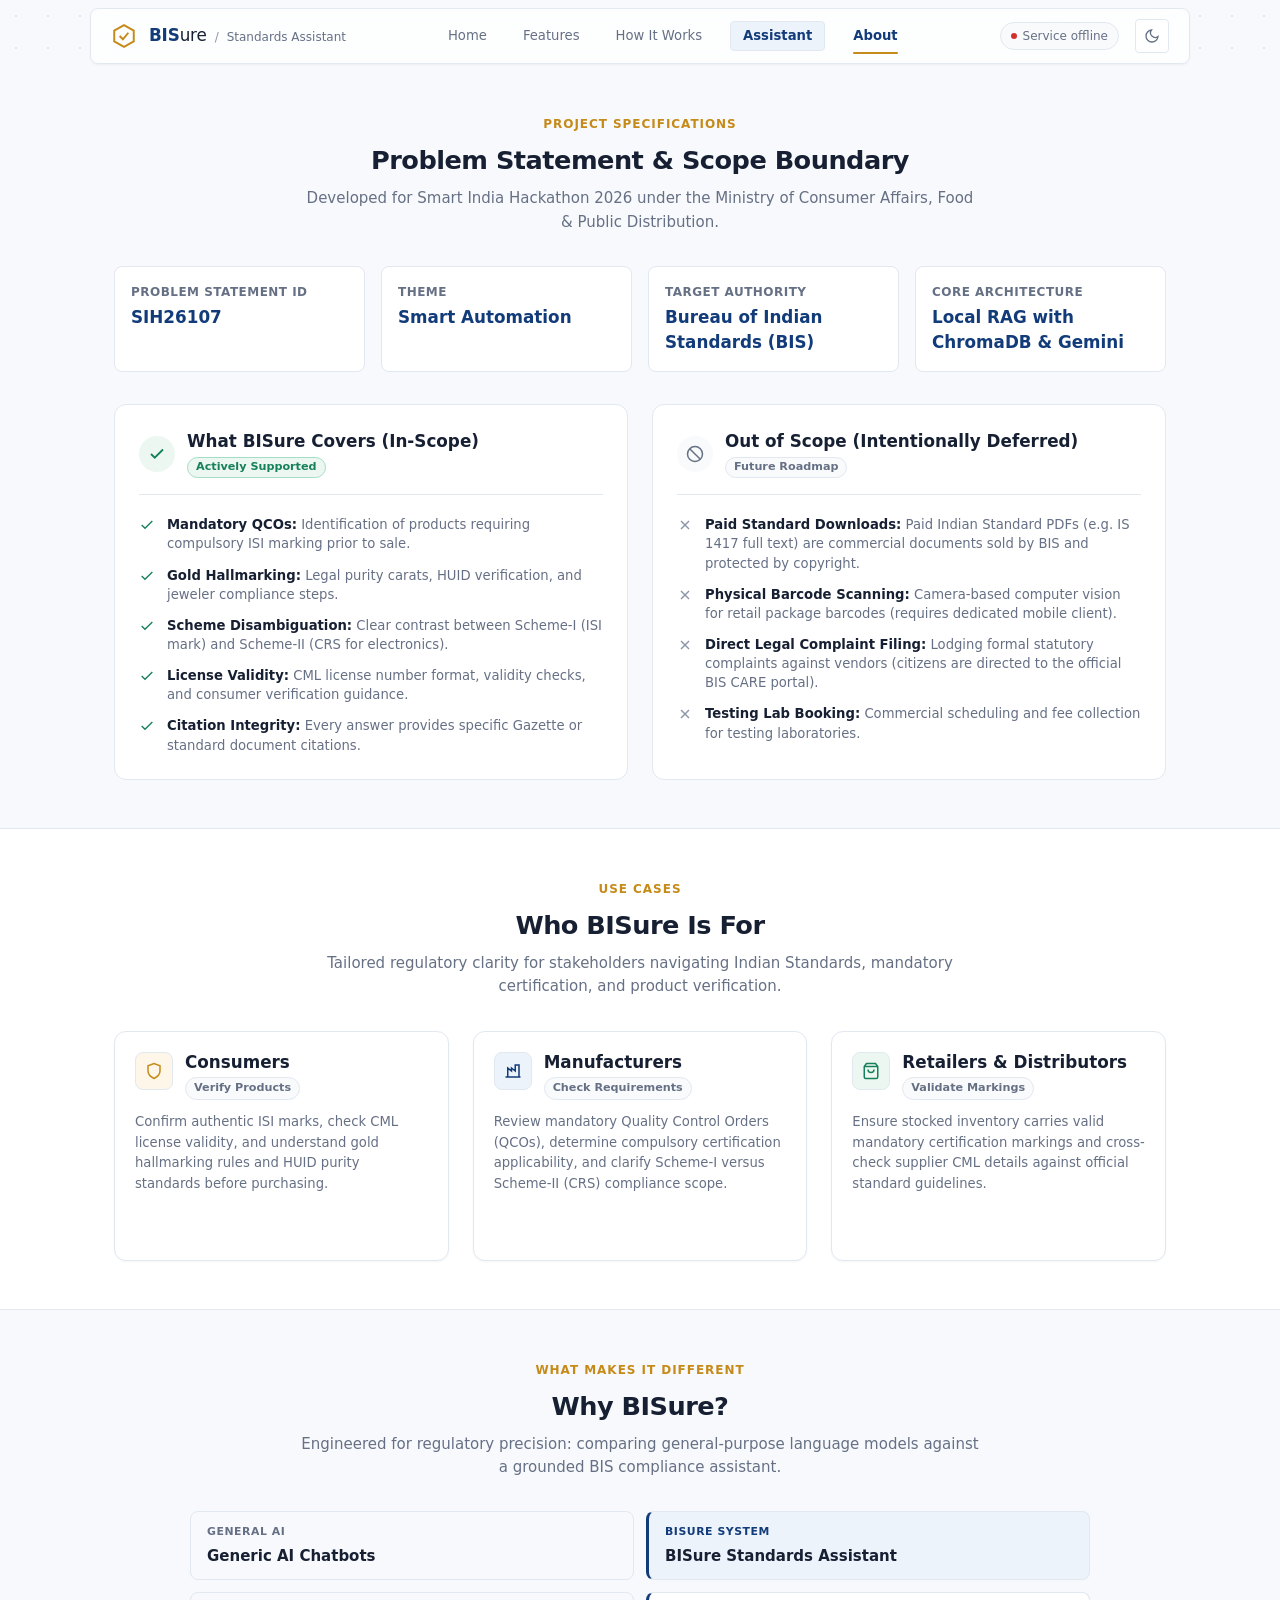
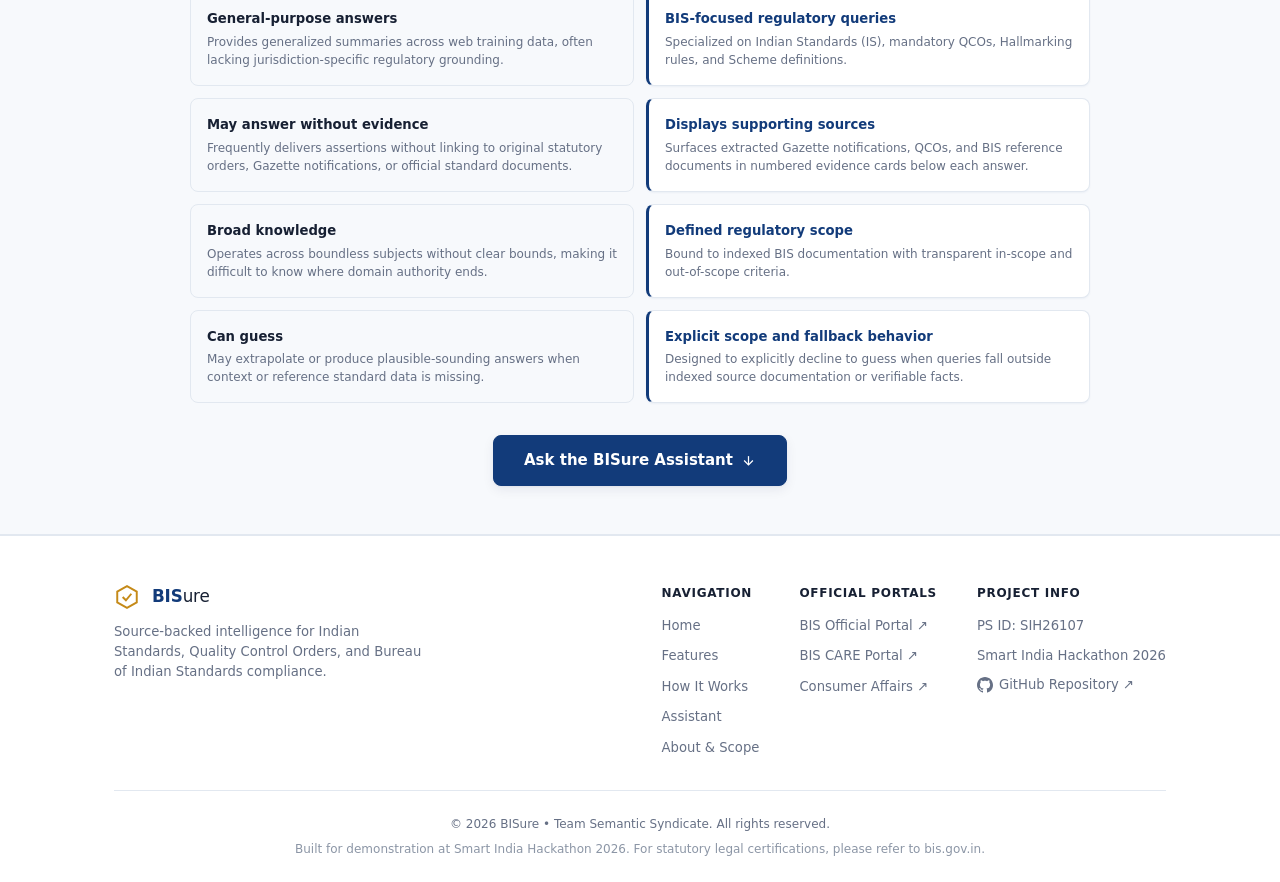
==== commit 363e832e: "Update HTML content for clarity and consistency" ====
--- a/about.html
+++ b/about.html
@@ -62,7 +62,7 @@
     </div>
   </header>
 
-  <main>
+  <main id="main-content">
     <!-- ================= ABOUT / SCOPE SECTION ================= -->
     <section id="about" class="about-section" aria-labelledby="about-heading">
       <div class="section-container">
@@ -118,7 +118,7 @@
                 <svg class="list-bullet-icon" viewBox="0 0 24 24" fill="none" stroke="currentColor" stroke-width="2" aria-hidden="true">
                   <polyline points="20 6 9 17 4 12"></polyline>
                 </svg>
-                <span><strong>Gold Hallmarking:</strong> Legal purity carats, 6-digit HUID verification, and jeweler compliance steps.</span>
+                <span><strong>Gold Hallmarking:</strong> Legal purity carats, HUID verification, and jeweler compliance steps.</span>
               </li>
               <li>
                 <svg class="list-bullet-icon" viewBox="0 0 24 24" fill="none" stroke="currentColor" stroke-width="2" aria-hidden="true">
@@ -130,7 +130,7 @@
                 <svg class="list-bullet-icon" viewBox="0 0 24 24" fill="none" stroke="currentColor" stroke-width="2" aria-hidden="true">
                   <polyline points="20 6 9 17 4 12"></polyline>
                 </svg>
-                <span><strong>License Validity:</strong> 7-digit CML license number format, validity checks, and consumer verification guidance.</span>
+                <span><strong>License Validity:</strong> CML license number format, validity checks, and consumer verification guidance.</span>
               </li>
               <li>
                 <svg class="list-bullet-icon" viewBox="0 0 24 24" fill="none" stroke="currentColor" stroke-width="2" aria-hidden="true">
@@ -216,7 +216,7 @@
               </div>
             </div>
             <p class="feature-card-desc">
-              Confirm authentic ISI marks, check 7-digit CML license validity, and understand gold hallmarking rules and 6-digit HUID purity standards before purchasing.
+              Confirm authentic ISI marks, check CML license validity, and understand gold hallmarking rules and HUID purity standards before purchasing.
             </p>
           </div>
 
@@ -413,5 +413,6 @@
 
   <script src="config.js"></script>
   <script src="common.js"></script>
+  <script src="motion.js"></script>
 </body>
 </html>
--- a/style.css
+++ b/style.css
@@ -51,90 +51,90 @@
   --ease-standard: cubic-bezier(0.16, 1, 0.3, 1);
 
   /* Light Theme Colors */
-  --color-canvas: #f8fafc;
-  --color-app-bg: #f1f5f9;
-  --color-surface: #ffffff;
-  --color-surface-elevated: #f8fafc;
-  --color-surface-translucent: rgba(255, 255, 255, 0.88);
-  --color-border: #e2e8f0;
-  --color-border-subtle: #cbd5e1;
-
-  --color-text: #0f172a;
-  --color-text-muted: #475569;
-  --color-text-subtle: #94a3b8;
+  --color-canvas: #F7F9FC;
+  --color-app-bg: #F1F5F9;
+  --color-surface: #FFFFFF;
+  --color-surface-elevated: #F8FAFC;
+  --color-surface-translucent: rgba(255, 255, 255, 0.72);
+  --color-border: #E2E8F0;
+  --color-border-subtle: #CBD5E1;
+
+  --color-text: #172033;
+  --color-text-muted: #667085;
+  --color-text-subtle: #8C96A6;
 
   /* Official Brand Colors: Deep BIS Navy & Hallmarking Gold */
-  --color-primary: #1e3a8a;
-  --color-primary-hover: #172554;
-  --color-primary-subtle: #eff6ff;
-  --color-accent: #b45309;
-  --color-accent-hover: #92400e;
-  --color-accent-subtle: #fef3c7;
-  --color-accent-border: #fcd34d;
-  --color-accent-text: #78350f;
-
-  --color-user-bg: #e0e7ff;
-  --color-user-border: #c7d2fe;
-  --color-assistant-bg: #ffffff;
-  --color-assistant-border: #e2e8f0;
-  --color-assistant-accent: #1e3a8a;
-
-  --color-error: #dc2626;
-  --color-error-bg: #fef2f2;
-  --color-error-border: #fca5a5;
-
-  --color-success: #059669;
-  --color-success-bg: #ecfdf5;
-  --color-success-border: #a7f3d0;
-  --color-focus: #1e3a8a;
+  --color-primary: #123B7A;
+  --color-primary-hover: #0B2347;
+  --color-primary-subtle: #EDF3FB;
+  --color-accent: #C58A18;
+  --color-accent-hover: #A8720F;
+  --color-accent-subtle: #FDF6E9;
+  --color-accent-border: #ECC06A;
+  --color-accent-text: #7A5204;
+
+  --color-user-bg: #E8EFF8;
+  --color-user-border: #C7D8ED;
+  --color-assistant-bg: #FFFFFF;
+  --color-assistant-border: #E2E8F0;
+  --color-assistant-accent: #123B7A;
+
+  --color-error: #D32F2F;
+  --color-error-bg: #FEF2F2;
+  --color-error-border: #FCA5A5;
+
+  --color-success: #16805C;
+  --color-success-bg: #EDF7F2;
+  --color-success-border: #A3DEC4;
+  --color-focus: #123B7A;
 
   /* Shadows */
-  --shadow-sm: 0 1px 2px rgba(0, 0, 0, 0.05);
-  --shadow-md: 0 4px 12px rgba(15, 23, 42, 0.06), 0 1px 2px rgba(15, 23, 42, 0.04);
-  --shadow-lg: 0 10px 25px -3px rgba(15, 23, 42, 0.08), 0 4px 6px -2px rgba(15, 23, 42, 0.04);
+  --shadow-sm: 0 1px 2px rgba(18, 59, 122, 0.05);
+  --shadow-md: 0 4px 12px rgba(11, 35, 71, 0.07), 0 1px 2px rgba(11, 35, 71, 0.04);
+  --shadow-lg: 0 10px 25px -3px rgba(11, 35, 71, 0.10), 0 4px 6px -2px rgba(11, 35, 71, 0.04);
 }
 
 /* Explicit Dark Theme via Attribute */
 :root[data-theme="dark"] {
-  --color-canvas: #090d16;
-  --color-app-bg: #0d1322;
-  --color-surface: #131b2e;
-  --color-surface-elevated: #1a243d;
-  --color-surface-translucent: rgba(19, 27, 46, 0.9);
-  --color-border: #1e293b;
-  --color-border-subtle: #334155;
-
-  --color-text: #f8fafc;
-  --color-text-muted: #94a3b8;
-  --color-text-subtle: #64748b;
-
-  --color-primary: #60a5fa;
-  --color-primary-hover: #93c5fd;
-  --color-primary-subtle: #172554;
-  --color-accent: #f59e0b;
-  --color-accent-hover: #fbbf24;
-  --color-accent-subtle: #241c0f;
-  --color-accent-border: #78350f;
-  --color-accent-text: #fef3c7;
-
-  --color-user-bg: #1e293b;
-  --color-user-border: #334155;
-  --color-assistant-bg: #131b2e;
-  --color-assistant-border: #1e293b;
-  --color-assistant-accent: #f59e0b;
-
-  --color-error: #f87171;
-  --color-error-bg: #281414;
-  --color-error-border: #7f1d1d;
-
-  --color-success: #34d399;
-  --color-success-bg: #064e3b;
-  --color-success-border: #047857;
-  --color-focus: #60a5fa;
+  --color-canvas: #0B0F17;
+  --color-app-bg: #101722;
+  --color-surface: #151D29;
+  --color-surface-elevated: #1B2533;
+  --color-surface-translucent: rgba(16, 23, 34, 0.72);
+  --color-border: #222D3D;
+  --color-border-subtle: #2D3A4E;
+
+  --color-text: #F8FAFC;
+  --color-text-muted: #94A3B8;
+  --color-text-subtle: #64748B;
+
+  --color-primary: #6B9DE3;
+  --color-primary-hover: #8AB5F5;
+  --color-primary-subtle: rgba(107, 157, 227, 0.10);
+  --color-accent: #C58A18;
+  --color-accent-hover: #E0A129;
+  --color-accent-subtle: #261F12;
+  --color-accent-border: #5E420C;
+  --color-accent-text: #F0C46A;
+
+  --color-user-bg: #1C2636;
+  --color-user-border: #2B3A4F;
+  --color-assistant-bg: #151D29;
+  --color-assistant-border: #222D3D;
+  --color-assistant-accent: #6B9DE3;
+
+  --color-error: #F87171;
+  --color-error-bg: #281416;
+  --color-error-border: #5C1D24;
+
+  --color-success: #34D399;
+  --color-success-bg: #0F291E;
+  --color-success-border: #1E5A3D;
+  --color-focus: #6B9DE3;
 
   --shadow-sm: none;
-  --shadow-md: 0 4px 14px rgba(0, 0, 0, 0.3);
-  --shadow-lg: 0 10px 28px rgba(0, 0, 0, 0.45);
+  --shadow-md: 0 4px 14px rgba(0, 0, 0, 0.40);
+  --shadow-lg: 0 10px 28px rgba(0, 0, 0, 0.55);
 }
 
 /* ---------- Global Body & Layout ---------- */
@@ -209,15 +209,12 @@
   line-height: 1.55;
 }
 
-/* ---------- STICKY TOP NAV ---------- */
+/* ---------- STICKY TOP NAV (FLOATING GLASS CONTROL SURFACE) ---------- */
 .site-header {
   position: sticky;
   top: 0;
   z-index: 100;
-  background-color: var(--color-surface-translucent);
-  backdrop-filter: blur(12px);
-  -webkit-backdrop-filter: blur(12px);
-  border-bottom: 1px solid var(--color-border);
+  padding: var(--space-2) var(--space-4) 0;
 }
 
 .nav-container {
@@ -226,7 +223,21 @@
   justify-content: space-between;
   max-width: 1100px;
   margin: 0 auto;
-  padding: var(--space-3) var(--space-6);
+  padding: 10px var(--space-5);
+  background-color: var(--color-surface-translucent);
+  backdrop-filter: blur(14px);
+  -webkit-backdrop-filter: blur(14px);
+  border: 1px solid var(--color-border);
+  border-radius: var(--radius-md);
+  box-shadow: var(--shadow-sm);
+  transition: background-color var(--duration-fast), border-color var(--duration-fast), box-shadow var(--duration-fast);
+}
+
+/* Backdrop-filter fallback for unsupported browsers */
+@supports not ((backdrop-filter: blur(14px)) or (-webkit-backdrop-filter: blur(14px))) {
+  .nav-container {
+    background-color: var(--color-surface);
+  }
 }
 
 .brand-group {
@@ -286,16 +297,52 @@
   text-decoration: none;
   padding: var(--space-1) var(--space-2);
   border-radius: var(--radius-sm);
-  transition: color var(--duration-fast);
+  transition: color var(--duration-fast), background-color var(--duration-fast);
+  position: relative;
 }
 
 .nav-link:hover {
   color: var(--color-primary);
+}
+
+.nav-link.nav-active {
+  color: var(--color-primary);
+  font-weight: 700;
+}
+
+.nav-link.nav-active:not(.nav-link-highlight)::after {
+  content: "";
+  position: absolute;
+  bottom: -4px;
+  left: var(--space-2);
+  right: var(--space-2);
+  height: 2px;
+  background-color: var(--color-accent);
+  border-radius: 2px;
 }
 
 .nav-link-highlight {
   color: var(--color-primary);
   font-weight: 600;
+  background-color: var(--color-primary-subtle);
+  border: 1px solid var(--color-border);
+  padding: 4px 12px;
+}
+
+.nav-link-highlight:hover {
+  background-color: var(--color-primary);
+  color: #ffffff;
+}
+
+.nav-link-highlight.nav-active {
+  background-color: var(--color-primary);
+  color: #ffffff !important;
+  border-color: var(--color-primary);
+}
+
+/* Nav Hamburger Toggle (Desktop hidden) */
+.nav-toggle-btn {
+  display: none;
 }
 
 .header-controls {
@@ -618,7 +665,7 @@
 }
 
 .card-icon-slate {
-  color: #475569;
+  color: var(--color-text-muted);
   background-color: var(--color-surface-elevated);
 }
 
@@ -670,6 +717,7 @@
   font-size: var(--font-size-xs);
   color: var(--color-text);
   text-align: left;
+  text-decoration: none;
   cursor: pointer;
   box-sizing: border-box;
   transition: background-color var(--duration-fast), border-color var(--duration-fast);
@@ -679,6 +727,12 @@
   background-color: var(--color-surface);
   border-color: var(--color-primary);
   border-style: solid;
+}
+
+.section-cta-wrap {
+  display: flex;
+  justify-content: center;
+  margin-top: var(--space-8);
 }
 
 .query-btn-prefix {
@@ -1003,18 +1057,18 @@
 }
 
 [data-theme="dark"] .comparison-header.col-bisure {
-  background-color: rgba(30, 58, 138, 0.2);
-  border-color: rgba(30, 58, 138, 0.4);
+  background-color: var(--color-primary-subtle);
+  border-color: var(--color-border);
 }
 
 [data-theme="dark"] .comparison-item.item-bisure .comparison-point-title {
-  color: #60a5fa;
+  color: var(--color-primary);
 }
 
 [data-theme="dark"] .comparison-header-badge.badge-accent,
 [data-theme="dark"] .comparison-mobile-badge.badge-accent {
-  color: #60a5fa;
-  border-color: rgba(96, 165, 250, 0.3);
+  color: var(--color-primary);
+  border-color: var(--color-border-subtle);
 }
 
 /* ---------- CHAT APP CONTAINER / PANEL ---------- */
@@ -1746,7 +1800,7 @@
 [data-theme="dark"] .evidence-card {
   background-color: var(--color-surface);
   border-color: var(--color-border);
-  border-left-color: #3b82f6;
+  border-left-color: var(--color-primary);
 }
 
 [data-theme="dark"] .evidence-card:hover {
@@ -2217,19 +2271,103 @@
 }
 
 @media (max-width: 768px) {
+  .site-header {
+    padding: 0;
+  }
+
   .nav-container {
     padding: var(--space-3) var(--space-4);
-    flex-wrap: wrap;
+    border-radius: 0;
+    border-left: none;
+    border-right: none;
+    border-top: none;
+    box-shadow: none;
+    position: relative;
+    display: flex;
+    align-items: center;
+    justify-content: space-between;
+  }
+
+  .header-controls {
     gap: var(--space-2);
   }
 
+  .nav-toggle-btn {
+    display: flex;
+    flex-direction: column;
+    justify-content: center;
+    align-items: center;
+    gap: 4px;
+    width: 34px;
+    height: 34px;
+    padding: 6px;
+    background-color: var(--color-surface);
+    border: 1px solid var(--color-border);
+    border-radius: var(--radius-sm);
+    cursor: pointer;
+    color: var(--color-text);
+    transition: background-color var(--duration-fast), border-color var(--duration-fast);
+  }
+
+  .nav-toggle-btn:hover {
+    border-color: var(--color-text-muted);
+  }
+
+  .hamburger-bar {
+    display: block;
+    width: 18px;
+    height: 2px;
+    background-color: var(--color-text);
+    border-radius: 2px;
+    transition: transform 0.2s ease, opacity 0.2s ease;
+  }
+
+  .nav-toggle-btn[aria-expanded="true"] .hamburger-bar:nth-child(1) {
+    transform: translateY(6px) rotate(45deg);
+  }
+
+  .nav-toggle-btn[aria-expanded="true"] .hamburger-bar:nth-child(2) {
+    opacity: 0;
+  }
+
+  .nav-toggle-btn[aria-expanded="true"] .hamburger-bar:nth-child(3) {
+    transform: translateY(-6px) rotate(-45deg);
+  }
+
   .nav-links {
-    order: 3;
+    display: none;
+    position: absolute;
+    top: 100%;
+    left: 0;
+    right: 0;
+    background-color: var(--color-surface);
+    border-bottom: 1px solid var(--color-border);
+    border-top: 1px solid var(--color-border);
+    box-shadow: var(--shadow-lg);
+    flex-direction: column;
+    padding: var(--space-4) var(--space-5);
+    gap: var(--space-2);
+    z-index: 1000;
+  }
+
+  .nav-links.is-open {
+    display: flex;
+  }
+
+  .nav-link {
+    display: block;
+    padding: var(--space-2) var(--space-3);
+    font-size: var(--font-size-base);
+    border-radius: var(--radius-sm);
     width: 100%;
-    justify-content: space-around;
-    padding-top: var(--space-2);
-    border-top: 1px solid var(--color-border);
-    gap: var(--space-2);
+  }
+
+  .nav-link.nav-active {
+    background-color: var(--color-surface-elevated);
+  }
+
+  .nav-link.nav-active:not(.nav-link-highlight)::after {
+    display: none;
   }
 
   .brand-tag, .brand-divider {
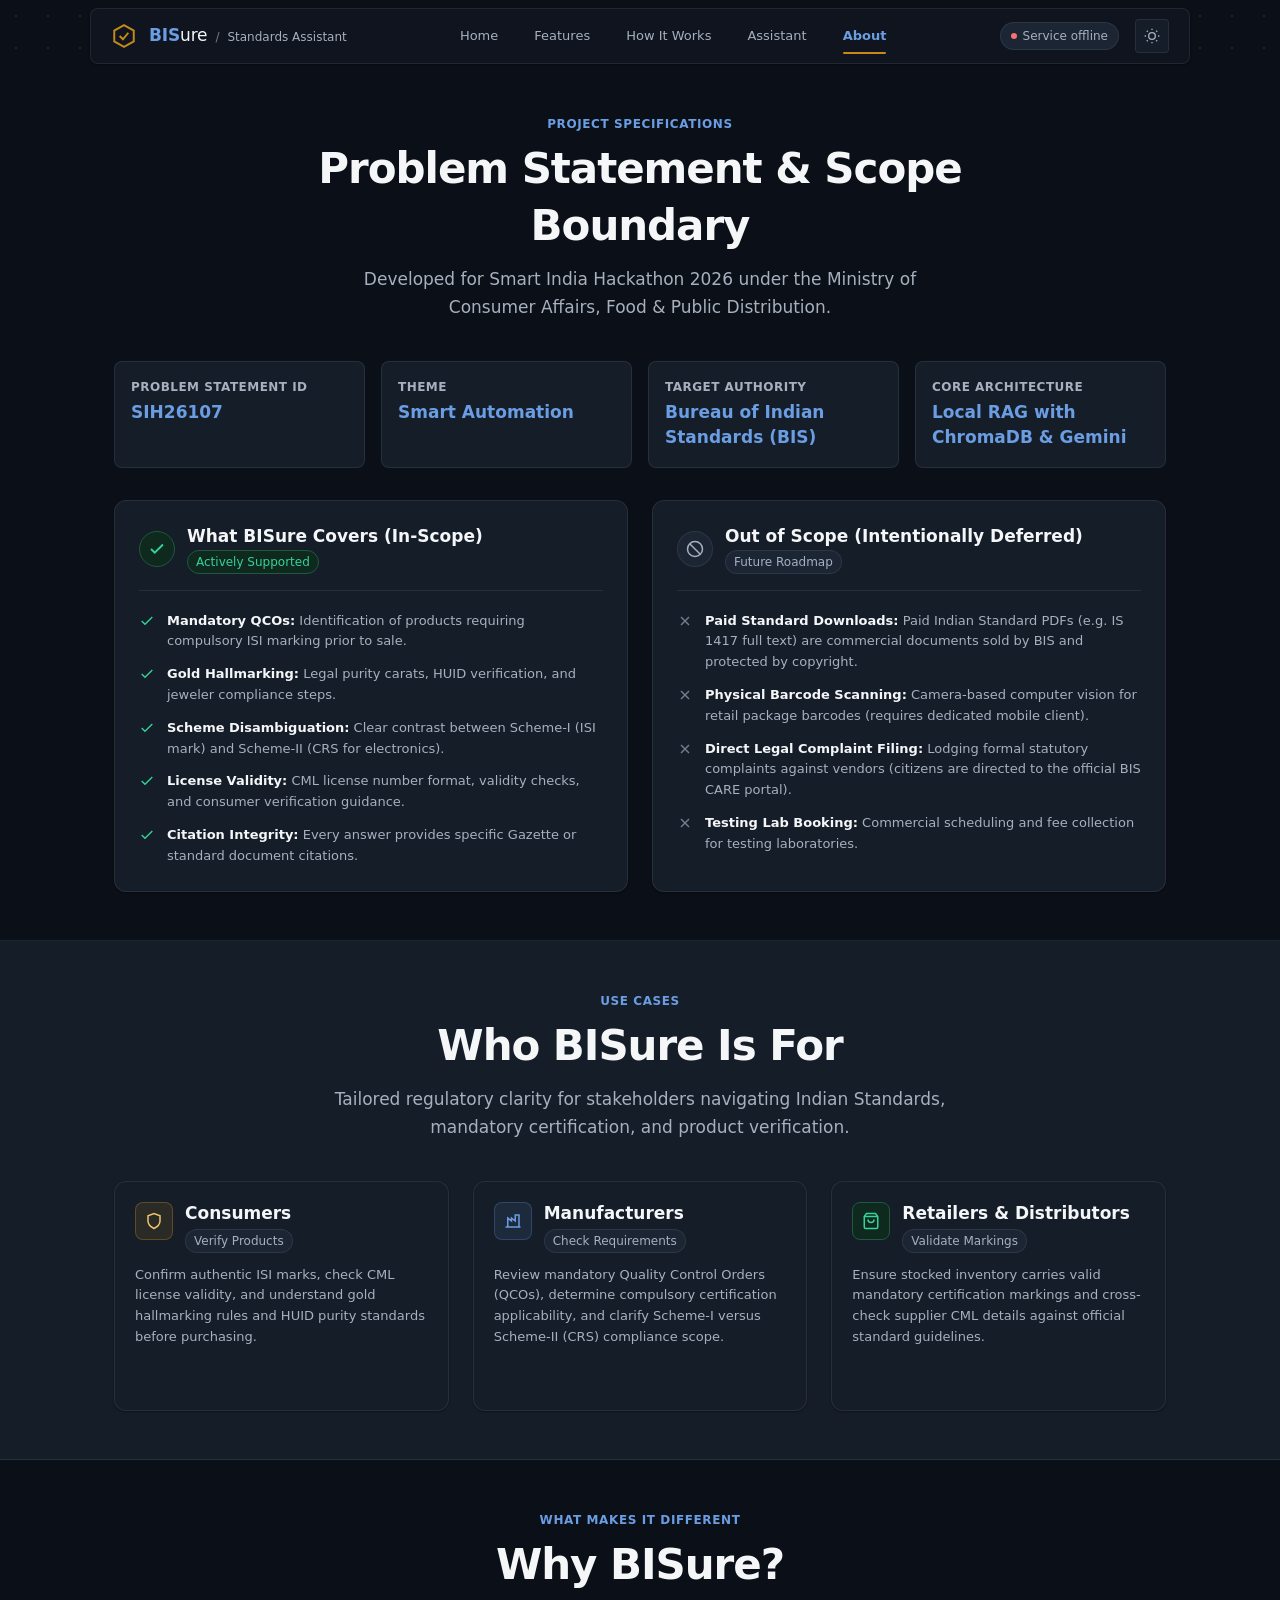
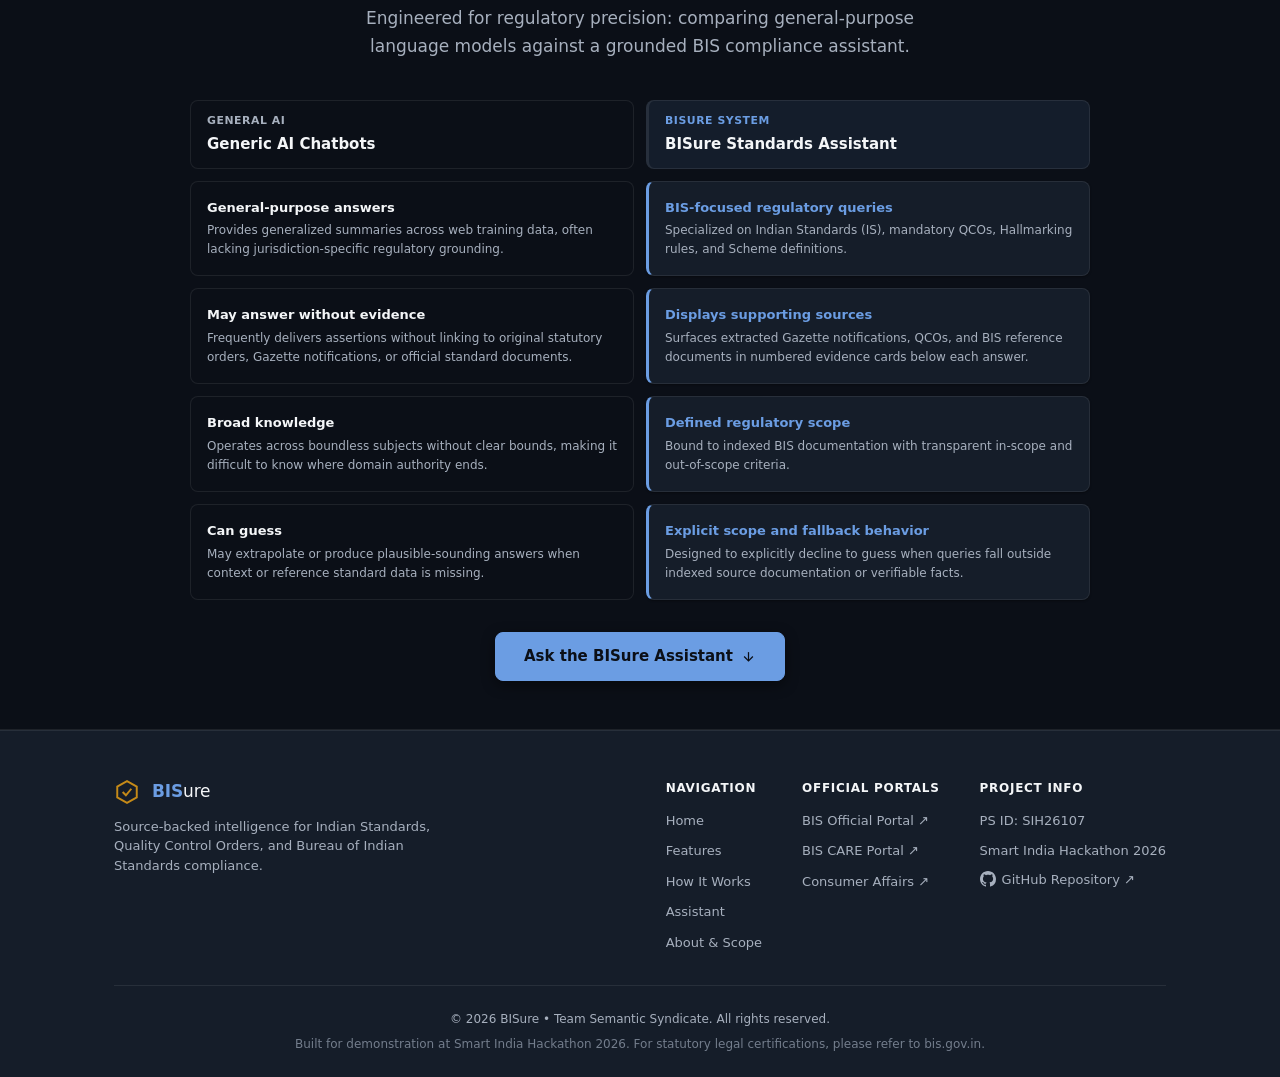
==== commit a9093c76: "update SIH project metadata and scope boundaries" ====
--- a/about.html
+++ b/about.html
@@ -5,6 +5,35 @@
   <meta name="viewport" content="width=device-width, initial-scale=1.0" />
   <title>About &amp; Scope — BISure Standards Assistant</title>
   <link rel="stylesheet" href="style.css" />
+  <script>
+    // Blocking theme init — must run before first paint to prevent flash-of-wrong-theme.
+    (function () {
+      var theme = "dark";
+      try {
+        var params = new URLSearchParams(window.location.search);
+        var q = params.get("theme");
+        if (q === "light" || q === "dark") theme = q;
+      } catch (e) {}
+
+      if (theme === "dark") {
+        try {
+          if (window.name && window.name.indexOf("bisure_theme:") !== -1) {
+            var m = window.name.match(/bisure_theme:(light|dark)/);
+            if (m) theme = m[1];
+          }
+        } catch (e) {}
+      }
+
+      if (theme === "dark") {
+        try {
+          var s = localStorage.getItem("bisure-theme");
+          if (s === "light" || s === "dark") theme = s;
+        } catch (e) {}
+      }
+
+      document.documentElement.setAttribute("data-theme", theme);
+    })();
+  </script>
 </head>
 <body>
   <!-- ================= STICKY TOP NAV ================= -->
@@ -26,7 +55,7 @@
         <a href="index.html" class="nav-link">Home</a>
         <a href="features.html" class="nav-link">Features</a>
         <a href="how-it-works.html" class="nav-link">How It Works</a>
-        <a href="chat.html" class="nav-link nav-link-highlight">Assistant</a>
+        <a href="chat.html" class="nav-link">Assistant</a>
         <a href="about.html" class="nav-link nav-active" aria-current="page">About</a>
       </nav>
 
@@ -365,7 +394,7 @@
 
         <div class="footer-links-group">
           <div class="footer-col">
-            <h4 class="footer-col-title">Navigation</h4>
+            <h3 class="footer-col-title">Navigation</h3>
             <ul class="footer-nav-list">
               <li><a href="index.html">Home</a></li>
               <li><a href="features.html">Features</a></li>
@@ -376,7 +405,7 @@
           </div>
 
           <div class="footer-col">
-            <h4 class="footer-col-title">Official Portals</h4>
+            <h3 class="footer-col-title">Official Portals</h3>
             <ul class="footer-nav-list">
               <li><a href="https://www.bis.gov.in" target="_blank" rel="noopener noreferrer">BIS Official Portal &nearr;</a></li>
               <li><a href="https://www.services.bis.gov.in" target="_blank" rel="noopener noreferrer">BIS CARE Portal &nearr;</a></li>
@@ -385,7 +414,7 @@
           </div>
 
           <div class="footer-col">
-            <h4 class="footer-col-title">Project Info</h4>
+            <h3 class="footer-col-title">Project Info</h3>
             <ul class="footer-nav-list">
               <li><span class="footer-meta-line">PS ID: SIH26107</span></li>
               <li><span class="footer-meta-line">Smart India Hackathon 2026</span></li>
--- a/style.css
+++ b/style.css
@@ -13,10 +13,65 @@
   scroll-behavior: smooth;
 }
 
-/* Base Light Theme Tokens */
+/* ==========================================================================
+   GLOBAL DESIGN TOKENS — DARK EDITORIAL PRODUCT EXPERIENCE
+   Precision, calm, technical, trustworthy.
+   Blue (#6B9DE3) is reserved as a semantic accent for trust/evidence.
+   ========================================================================== */
+
 :root {
-  --font-sans: system-ui, -apple-system, BlinkMacSystemFont, "Segoe UI", Roboto, "Helvetica Neue", Arial, sans-serif;
-  --font-mono: "SF Mono", "Segoe UI Menlo", Consolas, monospace;
+  /* Core Dark Editorial Palette (Default) */
+  --color-bg-primary: #0B0F17;
+  --color-bg-secondary: #101722;
+  --color-bg-tertiary: #151D29;
+  --color-bg-elevated: #1B2533;
+  --color-text-primary: #F4F6F8;
+  --color-text-secondary: #A7B0BE;
+  --color-text-muted: #737D8C;
+  --color-border: rgba(255, 255, 255, 0.08);
+  --color-border-subtle: rgba(255, 255, 255, 0.14);
+  --color-border-focus: rgba(107, 157, 227, 0.5);
+
+  /* Semantic Accent: Blue is strictly reserved for evidence, verification, and grounded trust */
+  --color-trust: #6B9DE3;
+  --color-trust-hover: #8AB5F5;
+  --color-trust-subtle: rgba(107, 157, 227, 0.10);
+  --color-trust-glow: rgba(107, 157, 227, 0.20);
+
+  /* Hallmarking Gold & Secondary Accents */
+  --color-accent: #C58A18;
+  --color-accent-hover: #E0A129;
+  --color-accent-subtle: rgba(197, 138, 24, 0.12);
+  --color-accent-border: rgba(197, 138, 24, 0.35);
+  --color-accent-text: #F0C46A;
+
+  /* Backward Compatibility Aliases for Existing Selectors */
+  --color-canvas: var(--color-bg-primary);
+  --color-app-bg: var(--color-bg-secondary);
+  --color-surface: var(--color-bg-tertiary);
+  --color-surface-elevated: var(--color-bg-elevated);
+  --color-surface-translucent: rgba(16, 23, 34, 0.82);
+  --color-text: var(--color-text-primary);
+  --color-text-subtle: var(--color-text-muted);
+
+  --color-primary: var(--color-trust);
+  --color-primary-hover: var(--color-trust-hover);
+  --color-primary-subtle: var(--color-trust-subtle);
+
+  --color-user-bg: #1C2636;
+  --color-user-border: #2B3A4F;
+  --color-assistant-bg: var(--color-bg-tertiary);
+  --color-assistant-border: var(--color-border);
+  --color-assistant-accent: var(--color-trust);
+
+  --color-error: #F87171;
+  --color-error-bg: #281416;
+  --color-error-border: #5C1D24;
+
+  --color-success: #34D399;
+  --color-success-bg: #0F291E;
+  --color-success-border: #1E5A3D;
+  --color-focus: var(--color-trust);
 
   /* Spacing Scale */
   --space-0: 0px;
@@ -31,96 +86,86 @@
   --space-12: 48px;
   --space-16: 64px;
 
-  /* Typography Scale */
-  --font-size-xs: 0.75rem;
-  --font-size-sm: 0.825rem;
-  --font-size-base: 0.9375rem;
-  --font-size-md: 1.05rem;
-  --font-size-lg: 1.25rem;
-  --font-size-xl: 1.6rem;
-  --font-size-2xl: 2.25rem;
-
+  /* Typography Scale — Editorial & Restrained Hierarchy */
+  --font-sans: system-ui, -apple-system, BlinkMacSystemFont, "Segoe UI", Roboto, "Helvetica Neue", Arial, sans-serif;
+  --font-mono: "SF Mono", "Segoe UI Menlo", Consolas, monospace;
+
+  --font-size-xs: 0.75rem;     /* 12px */
+  --font-size-sm: 0.8125rem;   /* 13px */
+  --font-size-base: 0.9375rem; /* 15px */
+  --font-size-md: 1.0625rem;   /* 17px */
+  --font-size-lg: 1.25rem;     /* 20px */
+  --font-size-xl: 1.5rem;      /* 24px */
+  --font-size-2xl: 2rem;       /* 32px */
+  --font-size-3xl: 2.625rem;   /* 42px */
+  --font-size-4xl: 3.5rem;     /* 56px */
+
+  /* Line Heights */
+  --line-height-tight: 1.15;
+  --line-height-snug: 1.35;
+  --line-height-base: 1.6;
+  --line-height-loose: 1.75;
+
+  /* Restrained Font Weights: 400 (regular), 500 (medium), 600 (semibold) */
+  --font-weight-regular: 400;
+  --font-weight-medium: 500;
+  --font-weight-semibold: 600;
+
+  /* Editorial Letter Spacings */
+  --letter-spacing-tight: -0.025em;
+  --letter-spacing-display: -0.035em;
+  --letter-spacing-wide: 0.05em;
+
+  /* Radii Scale */
+  --radius-xs: 2px;
   --radius-sm: 4px;
   --radius-md: 8px;
   --radius-lg: 12px;
   --radius-xl: 16px;
-
-  /* Animations strictly transform/opacity */
+  --radius-pill: 9999px;
+
+  /* Motion & Animation Tokens (Values defined per Phase 1) */
   --duration-fast: 150ms;
-  --duration-base: 250ms;
+  --duration-normal: 250ms;
+  --duration-base: 250ms; /* preserved alias */
+  --duration-slow: 450ms;
   --ease-standard: cubic-bezier(0.16, 1, 0.3, 1);
-
-  /* Light Theme Colors */
-  --color-canvas: #F7F9FC;
-  --color-app-bg: #F1F5F9;
-  --color-surface: #FFFFFF;
-  --color-surface-elevated: #F8FAFC;
-  --color-surface-translucent: rgba(255, 255, 255, 0.72);
-  --color-border: #E2E8F0;
-  --color-border-subtle: #CBD5E1;
-
-  --color-text: #172033;
-  --color-text-muted: #667085;
-  --color-text-subtle: #8C96A6;
-
-  /* Official Brand Colors: Deep BIS Navy & Hallmarking Gold */
-  --color-primary: #123B7A;
-  --color-primary-hover: #0B2347;
-  --color-primary-subtle: #EDF3FB;
-  --color-accent: #C58A18;
-  --color-accent-hover: #A8720F;
-  --color-accent-subtle: #FDF6E9;
-  --color-accent-border: #ECC06A;
-  --color-accent-text: #7A5204;
-
-  --color-user-bg: #E8EFF8;
-  --color-user-border: #C7D8ED;
-  --color-assistant-bg: #FFFFFF;
-  --color-assistant-border: #E2E8F0;
-  --color-assistant-accent: #123B7A;
-
-  --color-error: #D32F2F;
-  --color-error-bg: #FEF2F2;
-  --color-error-border: #FCA5A5;
-
-  --color-success: #16805C;
-  --color-success-bg: #EDF7F2;
-  --color-success-border: #A3DEC4;
-  --color-focus: #123B7A;
-
-  /* Shadows */
-  --shadow-sm: 0 1px 2px rgba(18, 59, 122, 0.05);
-  --shadow-md: 0 4px 12px rgba(11, 35, 71, 0.07), 0 1px 2px rgba(11, 35, 71, 0.04);
-  --shadow-lg: 0 10px 25px -3px rgba(11, 35, 71, 0.10), 0 4px 6px -2px rgba(11, 35, 71, 0.04);
-}
-
-/* Explicit Dark Theme via Attribute */
+  --ease-emphasized: cubic-bezier(0.2, 0, 0, 1);
+
+  /* Shadows Scale — Dark Editorial Depth */
+  --shadow-sm: 0 1px 2px rgba(0, 0, 0, 0.35);
+  --shadow-md: 0 4px 14px rgba(0, 0, 0, 0.45);
+  --shadow-lg: 0 10px 28px rgba(0, 0, 0, 0.55);
+  --shadow-xl: 0 20px 48px rgba(0, 0, 0, 0.65);
+}
+
+/* Explicit Dark Theme matches :root */
 :root[data-theme="dark"] {
   --color-canvas: #0B0F17;
   --color-app-bg: #101722;
   --color-surface: #151D29;
   --color-surface-elevated: #1B2533;
-  --color-surface-translucent: rgba(16, 23, 34, 0.72);
-  --color-border: #222D3D;
-  --color-border-subtle: #2D3A4E;
-
-  --color-text: #F8FAFC;
-  --color-text-muted: #94A3B8;
-  --color-text-subtle: #64748B;
+  --color-surface-translucent: rgba(16, 23, 34, 0.82);
+  --color-border: rgba(255, 255, 255, 0.08);
+  --color-border-subtle: rgba(255, 255, 255, 0.14);
+
+  --color-text: #F4F6F8;
+  --color-text-muted: #A7B0BE;
+  --color-text-subtle: #737D8C;
 
   --color-primary: #6B9DE3;
   --color-primary-hover: #8AB5F5;
   --color-primary-subtle: rgba(107, 157, 227, 0.10);
   --color-accent: #C58A18;
   --color-accent-hover: #E0A129;
-  --color-accent-subtle: #261F12;
-  --color-accent-border: #5E420C;
+  --color-accent-subtle: rgba(197, 138, 24, 0.12);
+  --color-accent-border: rgba(197, 138, 24, 0.35);
   --color-accent-text: #F0C46A;
 
   --color-user-bg: #1C2636;
   --color-user-border: #2B3A4F;
   --color-assistant-bg: #151D29;
-  --color-assistant-border: #222D3D;
+  --color-assistant-border: rgba(255, 255, 255, 0.08);
   --color-assistant-accent: #6B9DE3;
 
   --color-error: #F87171;
@@ -132,9 +177,52 @@
   --color-success-border: #1E5A3D;
   --color-focus: #6B9DE3;
 
-  --shadow-sm: none;
-  --shadow-md: 0 4px 14px rgba(0, 0, 0, 0.40);
+  --shadow-sm: 0 1px 2px rgba(0, 0, 0, 0.35);
+  --shadow-md: 0 4px 14px rgba(0, 0, 0, 0.45);
   --shadow-lg: 0 10px 28px rgba(0, 0, 0, 0.55);
+}
+
+/* Optional Light Theme Override if toggled */
+:root[data-theme="light"] {
+  --color-canvas: #F8FAFC;
+  --color-app-bg: #F1F5F9;
+  --color-surface: #FFFFFF;
+  --color-surface-elevated: #F8FAFC;
+  --color-surface-translucent: rgba(255, 255, 255, 0.85);
+  --color-border: #E2E8F0;
+  --color-border-subtle: #CBD5E1;
+
+  --color-text: #0F172A;
+  --color-text-muted: #475569;
+  --color-text-subtle: #64748B;
+
+  --color-primary: #2563EB;
+  --color-primary-hover: #1D4ED8;
+  --color-primary-subtle: rgba(37, 99, 235, 0.08);
+  --color-accent: #B45309;
+  --color-accent-hover: #92400E;
+  --color-accent-subtle: #FEF3C7;
+  --color-accent-border: #FCD34D;
+  --color-accent-text: #78350F;
+
+  --color-user-bg: #EFF6FF;
+  --color-user-border: #BFDBFE;
+  --color-assistant-bg: #FFFFFF;
+  --color-assistant-border: #E2E8F0;
+  --color-assistant-accent: #2563EB;
+
+  --color-error: #DC2626;
+  --color-error-bg: #FEF2F2;
+  --color-error-border: #FECACA;
+
+  --color-success: #059669;
+  --color-success-bg: #ECFDF5;
+  --color-success-border: #A7F3D0;
+  --color-focus: #2563EB;
+
+  --shadow-sm: 0 1px 2px rgba(15, 23, 42, 0.06);
+  --shadow-md: 0 4px 12px rgba(15, 23, 42, 0.08);
+  --shadow-lg: 0 10px 25px -3px rgba(15, 23, 42, 0.12);
 }
 
 /* ---------- Global Body & Layout ---------- */
@@ -170,6 +258,29 @@
   border: 0;
 }
 
+/* Accessible Skip Link */
+.skip-link {
+  position: absolute;
+  top: -100px;
+  left: var(--space-4);
+  background-color: var(--color-trust);
+  color: #0B0F17;
+  font-weight: var(--font-weight-semibold);
+  font-size: var(--font-size-sm);
+  padding: var(--space-2) var(--space-4);
+  border-radius: var(--radius-sm);
+  z-index: 9999;
+  text-decoration: none;
+  box-shadow: var(--shadow-lg);
+  transition: top var(--duration-fast) var(--ease-standard);
+}
+
+.skip-link:focus {
+  top: var(--space-4);
+  outline: 2px solid #ffffff;
+  outline-offset: 2px;
+}
+
 .section-container {
   width: 100%;
   max-width: 1100px;
@@ -180,33 +291,36 @@
 /* Section Header Shared Styles */
 .section-header {
   text-align: center;
-  max-width: 680px;
-  margin: 0 auto var(--space-8);
+  max-width: 720px;
+  margin: 0 auto var(--space-10);
 }
 
 .section-eyebrow {
   display: inline-block;
   font-size: var(--font-size-xs);
-  font-weight: 700;
+  font-weight: var(--font-weight-semibold);
   text-transform: uppercase;
-  letter-spacing: 0.08em;
-  color: var(--color-accent);
+  letter-spacing: var(--letter-spacing-wide);
+  color: var(--color-trust);
   margin-bottom: var(--space-2);
 }
 
 .section-title {
-  margin: 0 0 var(--space-2);
-  font-size: var(--font-size-xl);
-  font-weight: 700;
-  letter-spacing: -0.02em;
+  margin: 0 0 var(--space-3);
+  font-size: clamp(1.85rem, 3.5vw, var(--font-size-3xl));
+  font-weight: var(--font-weight-semibold);
+  letter-spacing: var(--letter-spacing-tight);
+  line-height: var(--line-height-snug);
   color: var(--color-text);
 }
 
 .section-subtext {
-  margin: 0;
-  font-size: var(--font-size-base);
+  margin: 0 auto;
+  max-width: 620px;
+  font-size: var(--font-size-md);
+  font-weight: var(--font-weight-regular);
   color: var(--color-text-muted);
-  line-height: 1.55;
+  line-height: var(--line-height-base);
 }
 
 /* ---------- STICKY TOP NAV (FLOATING GLASS CONTROL SURFACE) ---------- */
@@ -441,10 +555,10 @@
   padding: 5px 14px;
   background-color: var(--color-surface);
   border: 1px solid var(--color-border);
-  border-radius: 9999px;
-  font-size: var(--font-size-xs);
-  font-weight: 600;
-  color: var(--color-text-muted);
+  border-radius: var(--radius-pill);
+  font-size: var(--font-size-xs);
+  font-weight: var(--font-weight-medium);
+  color: var(--color-text-secondary);
   margin-bottom: var(--space-5);
   box-shadow: var(--shadow-sm);
 }
@@ -452,32 +566,33 @@
 .pill-dot {
   width: 8px;
   height: 8px;
-  border-radius: 50%;
+  border-radius: var(--radius-pill);
   background-color: var(--color-accent);
 }
 
 .hero-title {
   margin: 0 0 var(--space-4);
-  font-size: clamp(2rem, 4vw, var(--font-size-2xl));
-  font-weight: 800;
-  letter-spacing: -0.03em;
-  line-height: 1.15;
+  font-size: clamp(2.25rem, 5vw, var(--font-size-4xl));
+  font-weight: var(--font-weight-semibold);
+  letter-spacing: var(--letter-spacing-display);
+  line-height: var(--line-height-tight);
   color: var(--color-text);
 }
 
 .hero-description {
   margin: 0 auto var(--space-3);
-  max-width: 660px;
+  max-width: 680px;
   font-size: var(--font-size-md);
+  font-weight: var(--font-weight-regular);
   color: var(--color-text-muted);
-  line-height: 1.6;
+  line-height: var(--line-height-base);
 }
 
 .hero-capabilities {
   margin: 0 auto var(--space-6);
   font-size: var(--font-size-xs);
-  font-weight: 700;
-  letter-spacing: 0.08em;
+  font-weight: var(--font-weight-semibold);
+  letter-spacing: var(--letter-spacing-wide);
   text-transform: uppercase;
   color: var(--color-accent);
   text-align: center;
@@ -500,55 +615,65 @@
   padding: 10px 22px;
   border-radius: var(--radius-md);
   font-size: var(--font-size-sm);
-  font-weight: 600;
+  font-weight: var(--font-weight-medium);
   text-decoration: none;
   cursor: pointer;
-  transition: background-color var(--duration-fast), transform var(--duration-fast), border-color var(--duration-fast), box-shadow var(--duration-fast);
+  transition: background-color var(--duration-normal) var(--ease-standard),
+              transform var(--duration-fast) var(--ease-standard),
+              border-color var(--duration-normal) var(--ease-standard),
+              box-shadow var(--duration-normal) var(--ease-standard);
 }
 
 .btn-primary {
-  background-color: var(--color-primary);
-  color: #ffffff;
-  border: 1px solid var(--color-primary);
+  background-color: var(--color-trust);
+  color: #0B0F17;
+  font-weight: var(--font-weight-semibold);
+  border: 1px solid var(--color-trust);
   box-shadow: var(--shadow-sm);
 }
 
 .btn-primary:hover {
-  background-color: var(--color-primary-hover);
+  background-color: var(--color-trust-hover);
+  border-color: var(--color-trust-hover);
   transform: translateY(-1px);
+  box-shadow: 0 4px 14px var(--color-trust-glow);
 }
 
 .btn-secondary {
   background-color: var(--color-surface);
   color: var(--color-text);
   border: 1px solid var(--color-border);
+  box-shadow: var(--shadow-sm);
 }
 
 .btn-secondary:hover {
-  border-color: var(--color-text-muted);
+  background-color: var(--color-surface-elevated);
+  border-color: var(--color-border-subtle);
   transform: translateY(-1px);
+  box-shadow: var(--shadow-md);
 }
 
 .btn-hero-primary {
-  padding: 13px 30px;
+  padding: 12px 28px;
   font-size: var(--font-size-base);
-  font-weight: 700;
+  font-weight: var(--font-weight-semibold);
   box-shadow: var(--shadow-md);
 }
 
 .btn-hero-primary:hover {
-  box-shadow: var(--shadow-lg);
+  box-shadow: 0 6px 18px var(--color-trust-glow);
 }
 
 .btn-hero-secondary {
-  background-color: transparent;
-  border: 1.5px solid var(--color-border);
+  background-color: var(--color-surface);
+  border: 1px solid var(--color-border);
   color: var(--color-text);
-  padding: 12px 24px;
+  padding: 12px 26px;
+  font-weight: var(--font-weight-medium);
 }
 
 .btn-hero-secondary:hover {
-  background-color: var(--color-surface);
+  background-color: var(--color-surface-elevated);
   border-color: var(--color-border-subtle);
 }
 
@@ -567,9 +692,9 @@
   padding: var(--space-2) var(--space-5);
   background-color: var(--color-surface);
   border: 1px solid var(--color-border);
-  border-radius: 9999px;
-  font-size: var(--font-size-xs);
-  color: var(--color-text-muted);
+  border-radius: var(--radius-pill);
+  font-size: var(--font-size-xs);
+  color: var(--color-text-secondary);
   box-shadow: var(--shadow-sm);
 }
 
@@ -582,11 +707,1052 @@
 .trust-icon {
   width: 14px;
   height: 14px;
-  color: var(--color-accent);
+  color: var(--color-trust);
 }
 
 .trust-separator {
   color: var(--color-border-subtle);
+}
+
+/* ==========================================================================
+   LANDING PAGE NARRATIVE ARCHITECTURE (Phase 2 Static Layouts)
+   Editorial flow: Question → Information → Retrieval → Evidence → Verification → Trust
+   ========================================================================== */
+
+/* Shared Editorial Section Spacing */
+.editorial-section {
+  padding: var(--space-16) 0;
+  border-bottom: 1px solid var(--color-border);
+  position: relative;
+}
+
+/* 1. HERO SECTION (2-Column Grid) */
+.hero-section {
+  padding: var(--space-12) 0 var(--space-16);
+  border-bottom: 1px solid var(--color-border);
+}
+
+.hero-grid {
+  display: grid;
+  grid-template-columns: 1.15fr 0.85fr;
+  gap: var(--space-10);
+  align-items: center;
+}
+
+.hero-headline {
+  margin: 0 0 var(--space-5);
+  font-size: clamp(2.4rem, 5vw, 3.75rem);
+  font-weight: var(--font-weight-semibold);
+  letter-spacing: var(--letter-spacing-display);
+  line-height: var(--line-height-tight);
+  color: var(--color-text);
+}
+
+.hero-lead {
+  margin: 0 0 var(--space-6);
+  font-size: var(--font-size-lg);
+  font-weight: var(--font-weight-regular);
+  color: var(--color-text-muted);
+  line-height: var(--line-height-base);
+  max-width: 580px;
+}
+
+.hero-actions-group {
+  display: flex;
+  align-items: center;
+  flex-wrap: wrap;
+  gap: var(--space-4);
+  margin-bottom: var(--space-8);
+}
+
+/* Hero Pipeline Preview (Static Representation of 5 Stages) */
+.hero-pipeline-preview {
+  background-color: var(--color-surface);
+  border: 1px solid var(--color-border);
+  border-radius: var(--radius-xl);
+  padding: var(--space-6);
+  box-shadow: var(--shadow-lg);
+  position: relative;
+}
+
+.pipeline-header {
+  display: flex;
+  align-items: center;
+  justify-content: space-between;
+  padding-bottom: var(--space-4);
+  margin-bottom: var(--space-4);
+  border-bottom: 1px solid var(--color-border);
+}
+
+.pipeline-header-title {
+  font-size: var(--font-size-xs);
+  font-weight: var(--font-weight-semibold);
+  letter-spacing: var(--letter-spacing-wide);
+  text-transform: uppercase;
+  color: var(--color-trust);
+}
+
+.pipeline-live-pill {
+  display: inline-flex;
+  align-items: center;
+  gap: 6px;
+  font-size: var(--font-size-xs);
+  font-family: var(--font-mono);
+  color: var(--color-text-secondary);
+  background-color: var(--color-surface-elevated);
+  padding: 3px 8px;
+  border-radius: var(--radius-pill);
+  border: 1px solid var(--color-border);
+}
+
+.pipeline-live-dot {
+  width: 6px;
+  height: 6px;
+  border-radius: 50%;
+  background-color: var(--color-trust);
+}
+
+.pipeline-track {
+  display: flex;
+  flex-direction: column;
+  gap: var(--space-3);
+  position: relative;
+}
+
+.pipeline-step {
+  display: flex;
+  align-items: flex-start;
+  gap: var(--space-3);
+  padding: var(--space-3);
+  border-radius: var(--radius-md);
+  background-color: var(--color-surface-elevated);
+  border: 1px solid var(--color-border);
+  position: relative;
+}
+
+.pipeline-step.step-grounded {
+  border-color: rgba(107, 157, 227, 0.35);
+  background-color: rgba(107, 157, 227, 0.05);
+}
+
+.pipeline-step-badge {
+  display: inline-flex;
+  align-items: center;
+  justify-content: center;
+  width: 24px;
+  height: 24px;
+  border-radius: var(--radius-pill);
+  background-color: var(--color-bg-primary);
+  border: 1px solid var(--color-border-subtle);
+  color: var(--color-trust);
+  font-size: 0.7rem;
+  font-family: var(--font-mono);
+  font-weight: var(--font-weight-semibold);
+  flex-shrink: 0;
+}
+
+.pipeline-step-content {
+  flex: 1;
+  min-width: 0;
+}
+
+.pipeline-step-phase {
+  font-size: 0.68rem;
+  font-weight: var(--font-weight-semibold);
+  text-transform: uppercase;
+  letter-spacing: var(--letter-spacing-wide);
+  color: var(--color-text-muted);
+  margin-bottom: 2px;
+}
+
+.pipeline-step-desc {
+  font-size: var(--font-size-xs);
+  color: var(--color-text);
+  line-height: 1.4;
+  margin: 0;
+}
+
+/* 2. THE PROBLEM (Branching Information Nodes) */
+.problem-canvas {
+  background-color: var(--color-surface);
+  border: 1px solid var(--color-border);
+  border-radius: var(--radius-xl);
+  padding: var(--space-8);
+  box-shadow: var(--shadow-md);
+  margin-top: var(--space-8);
+}
+
+.problem-query-hub {
+  text-align: center;
+  padding: var(--space-4) var(--space-6);
+  background-color: var(--color-surface-elevated);
+  border: 1px solid var(--color-border-subtle);
+  border-radius: var(--radius-lg);
+  max-width: 600px;
+  margin: 0 auto var(--space-8);
+}
+
+.problem-query-tag {
+  font-size: var(--font-size-xs);
+  font-weight: var(--font-weight-semibold);
+  letter-spacing: var(--letter-spacing-wide);
+  text-transform: uppercase;
+  color: var(--color-accent);
+  margin-bottom: var(--space-1);
+}
+
+.problem-query-text {
+  font-size: var(--font-size-md);
+  font-weight: var(--font-weight-medium);
+  color: var(--color-text);
+  margin: 0;
+}
+
+.problem-branches-grid {
+  display: grid;
+  grid-template-columns: repeat(2, 1fr);
+  gap: var(--space-4);
+}
+
+.problem-node {
+  padding: var(--space-5);
+  border-radius: var(--radius-md);
+  background-color: var(--color-surface-elevated);
+  border: 1px solid var(--color-border);
+  display: flex;
+  flex-direction: column;
+  justify-content: space-between;
+  gap: var(--space-2);
+}
+
+.problem-node.node-verified {
+  border-color: rgba(52, 211, 153, 0.4);
+  background-color: rgba(52, 211, 153, 0.05);
+}
+
+.problem-node.node-conflicting {
+  border-color: rgba(248, 113, 113, 0.35);
+  background-color: rgba(248, 113, 113, 0.04);
+}
+
+.problem-node.node-obsolete,
+.problem-node.node-unverified {
+  border-color: var(--color-border);
+}
+
+.problem-node-header {
+  display: flex;
+  align-items: center;
+  justify-content: space-between;
+  gap: var(--space-2);
+}
+
+.problem-node-source {
+  font-size: var(--font-size-xs);
+  font-weight: var(--font-weight-semibold);
+  color: var(--color-text);
+}
+
+.problem-node-badge {
+  font-size: 0.68rem;
+  font-weight: var(--font-weight-medium);
+  padding: 2px 7px;
+  border-radius: var(--radius-pill);
+}
+
+.badge-verified {
+  background-color: var(--color-success-bg);
+  color: var(--color-success);
+  border: 1px solid var(--color-success-border);
+}
+
+.badge-flagged {
+  background-color: var(--color-error-bg);
+  color: var(--color-error);
+  border: 1px solid var(--color-error-border);
+}
+
+.problem-node-claim {
+  font-size: var(--font-size-sm);
+  color: var(--color-text-secondary);
+  line-height: 1.45;
+  margin: 0;
+}
+
+.problem-verdict-banner {
+  margin-top: var(--space-6);
+  padding: var(--space-4) var(--space-5);
+  background-color: var(--color-bg-secondary);
+  border: 1px solid var(--color-border);
+  border-radius: var(--radius-md);
+  font-size: var(--font-size-sm);
+  color: var(--color-text-secondary);
+  display: flex;
+  align-items: center;
+  gap: var(--space-3);
+}
+
+/* 3. RETRIEVAL (Three-State Flow) */
+.retrieval-flow {
+  display: grid;
+  grid-template-columns: 280px auto 1fr;
+  gap: var(--space-6);
+  align-items: stretch;
+  margin-top: var(--space-8);
+}
+
+.retrieval-box {
+  background-color: var(--color-surface);
+  border: 1px solid var(--color-border);
+  border-radius: var(--radius-lg);
+  padding: var(--space-5);
+  display: flex;
+  flex-direction: column;
+}
+
+.retrieval-box-title {
+  font-size: var(--font-size-xs);
+  font-weight: var(--font-weight-semibold);
+  letter-spacing: var(--letter-spacing-wide);
+  text-transform: uppercase;
+  color: var(--color-text-muted);
+  margin-bottom: var(--space-3);
+}
+
+.retrieval-query-card {
+  padding: var(--space-4);
+  background-color: var(--color-surface-elevated);
+  border: 1px solid var(--color-border);
+  border-radius: var(--radius-md);
+  font-size: var(--font-size-sm);
+  color: var(--color-text);
+  line-height: 1.45;
+}
+
+.retrieval-middle-connector {
+  display: flex;
+  flex-direction: column;
+  align-items: center;
+  justify-content: center;
+  padding: var(--space-4) var(--space-2);
+  gap: var(--space-2);
+}
+
+.vector-engine-card {
+  text-align: center;
+  padding: var(--space-4) var(--space-3);
+  background-color: var(--color-surface-elevated);
+  border: 1px solid var(--color-border);
+  border-radius: var(--radius-md);
+  font-size: var(--font-size-xs);
+  color: var(--color-trust);
+}
+
+.vector-connector-line {
+  width: 2px;
+  flex: 1;
+  background-color: var(--color-border-subtle);
+  min-height: 30px;
+}
+
+.retrieval-sources-stack {
+  display: flex;
+  flex-direction: column;
+  gap: var(--space-3);
+}
+
+.source-eval-card {
+  padding: var(--space-4);
+  border-radius: var(--radius-md);
+  background-color: var(--color-surface-elevated);
+  border: 1px solid var(--color-border);
+  display: flex;
+  align-items: flex-start;
+  justify-content: space-between;
+  gap: var(--space-3);
+}
+
+.source-eval-card.source-selected {
+  border-color: rgba(107, 157, 227, 0.35);
+  background-color: rgba(107, 157, 227, 0.05);
+}
+
+.source-eval-card.source-excluded {
+  opacity: 0.6;
+}
+
+.source-eval-info {
+  flex: 1;
+}
+
+.source-eval-doc {
+  font-size: var(--font-size-xs);
+  font-weight: var(--font-weight-semibold);
+  color: var(--color-text);
+  margin-bottom: 2px;
+}
+
+.source-eval-clause {
+  font-size: 0.72rem;
+  color: var(--color-text-secondary);
+}
+
+.source-eval-score {
+  font-size: 0.7rem;
+  font-family: var(--font-mono);
+  font-weight: var(--font-weight-medium);
+  padding: 2px 7px;
+  border-radius: var(--radius-pill);
+  white-space: nowrap;
+}
+
+.score-selected {
+  background-color: rgba(107, 157, 227, 0.15);
+  color: var(--color-trust);
+  border: 1px solid rgba(107, 157, 227, 0.3);
+}
+
+.score-excluded {
+  background-color: var(--color-surface);
+  color: var(--color-text-muted);
+  border: 1px solid var(--color-border);
+}
+
+/* 4. EVIDENCE CONNECTION (Claim with 3 SVG Branches) */
+.evidence-connection-wrap {
+  margin-top: var(--space-8);
+  background-color: var(--color-surface);
+  border: 1px solid var(--color-border);
+  border-radius: var(--radius-xl);
+  padding: var(--space-8);
+  box-shadow: var(--shadow-md);
+}
+
+.evidence-claim-hub {
+  max-width: 720px;
+  margin: 0 auto;
+  padding: var(--space-5) var(--space-6);
+  background-color: var(--color-surface-elevated);
+  border: 1px solid var(--color-border);
+  border-left: 3px solid var(--color-trust);
+  border-radius: var(--radius-md);
+  text-align: left;
+  cursor: pointer;
+  outline: none;
+  transition: border-color var(--duration-normal) var(--ease-standard),
+              box-shadow var(--duration-normal) var(--ease-standard),
+              background-color var(--duration-normal) var(--ease-standard),
+              transform var(--duration-fast) var(--ease-standard);
+}
+
+.evidence-claim-hub:hover,
+.evidence-claim-hub:focus-visible,
+.evidence-claim-hub.is-all-active {
+  border-color: var(--color-trust);
+  box-shadow: 0 0 24px rgba(107, 157, 227, 0.16);
+  transform: translateY(-1px);
+}
+
+.evidence-claim-hub:focus-visible {
+  outline: 2px solid var(--color-trust);
+  outline-offset: 2px;
+}
+
+.claim-tag {
+  font-size: var(--font-size-xs);
+  font-weight: var(--font-weight-semibold);
+  letter-spacing: var(--letter-spacing-wide);
+  text-transform: uppercase;
+  color: var(--color-trust);
+  margin-bottom: var(--space-1);
+}
+
+.claim-statement {
+  font-size: var(--font-size-md);
+  font-weight: var(--font-weight-medium);
+  color: var(--color-text);
+  line-height: var(--line-height-snug);
+  margin: 0;
+}
+
+.evidence-svg-canvas {
+  width: 100%;
+  height: 60px;
+  margin: var(--space-2) auto;
+  display: block;
+  overflow: visible;
+}
+
+.evidence-svg-canvas path {
+  stroke: var(--color-border-subtle);
+  stroke-width: 2;
+  fill: none;
+  transition: stroke var(--duration-normal) var(--ease-standard),
+              stroke-width var(--duration-normal) var(--ease-standard),
+              opacity var(--duration-normal) var(--ease-standard),
+              filter var(--duration-normal) var(--ease-standard);
+  will-change: stroke-dashoffset, stroke, opacity;
+}
+
+.evidence-svg-canvas path.is-active {
+  stroke: var(--color-trust);
+  stroke-width: 3.5;
+  opacity: 1;
+  filter: drop-shadow(0 0 6px rgba(107, 157, 227, 0.6));
+}
+
+.evidence-svg-canvas path.is-dimmed {
+  opacity: 0.18;
+  stroke-width: 1.5;
+}
+
+.evidence-branches-grid {
+  display: grid;
+  grid-template-columns: repeat(3, 1fr);
+  gap: var(--space-5);
+}
+
+.evidence-branch-card {
+  padding: var(--space-5);
+  background-color: var(--color-surface-elevated);
+  border: 1px solid var(--color-border);
+  border-radius: var(--radius-md);
+  display: flex;
+  flex-direction: column;
+  gap: var(--space-2);
+  cursor: pointer;
+  outline: none;
+  user-select: none;
+  transition: transform var(--duration-fast) var(--ease-standard),
+              border-color var(--duration-normal) var(--ease-standard),
+              background-color var(--duration-normal) var(--ease-standard),
+              box-shadow var(--duration-normal) var(--ease-standard),
+              opacity var(--duration-normal) var(--ease-standard);
+  will-change: transform, opacity;
+}
+
+.evidence-branch-card:hover,
+.evidence-branch-card:focus-visible,
+.evidence-branch-card.is-active {
+  border-color: var(--color-trust);
+  background-color: var(--color-surface-elevated);
+  transform: translateY(-2px);
+  box-shadow: 0 8px 24px rgba(107, 157, 227, 0.14);
+}
+
+.evidence-branch-card:focus-visible {
+  outline: 2px solid var(--color-trust);
+  outline-offset: 2px;
+}
+
+.evidence-branch-card.is-dimmed {
+  opacity: 0.38;
+  transform: scale(0.98);
+}
+
+.evidence-graph-hint {
+  display: flex;
+  align-items: center;
+  justify-content: center;
+  gap: var(--space-2);
+  margin-top: var(--space-5);
+  font-size: 0.72rem;
+  color: var(--color-text-muted);
+  text-align: center;
+}
+
+.evidence-graph-hint .hint-dot {
+  color: var(--color-trust);
+}
+
+.branch-num {
+  font-size: 0.68rem;
+  font-family: var(--font-mono);
+  font-weight: var(--font-weight-semibold);
+  color: var(--color-trust);
+  text-transform: uppercase;
+}
+
+.branch-doc-title {
+  font-size: var(--font-size-sm);
+  font-weight: var(--font-weight-semibold);
+  color: var(--color-text);
+  margin: 0;
+}
+
+.branch-clause-text {
+  font-size: var(--font-size-xs);
+  color: var(--color-text-secondary);
+  line-height: 1.5;
+  margin: 0;
+}
+
+/* 5. GROUNDED RESPONSE (Inline Numeric Anchors) */
+.grounded-response-layout {
+  max-width: 860px;
+  margin: var(--space-8) auto 0;
+  background-color: var(--color-surface);
+  border: 1px solid var(--color-border);
+  border-radius: var(--radius-xl);
+  overflow: hidden;
+  box-shadow: var(--shadow-lg);
+}
+
+.grounded-card-query {
+  padding: var(--space-4) var(--space-6);
+  background-color: var(--color-surface-elevated);
+  border-bottom: 1px solid var(--color-border);
+  display: flex;
+  align-items: center;
+  gap: var(--space-3);
+  font-size: var(--font-size-sm);
+  color: var(--color-text);
+}
+
+.grounded-query-label {
+  font-size: var(--font-size-xs);
+  font-weight: var(--font-weight-semibold);
+  text-transform: uppercase;
+  letter-spacing: var(--letter-spacing-wide);
+  color: var(--color-text-muted);
+}
+
+.grounded-response-body {
+  padding: var(--space-6) var(--space-8);
+  font-size: var(--font-size-base);
+  color: var(--color-text);
+  line-height: var(--line-height-loose);
+}
+
+.grounded-response-body p {
+  margin: 0 0 var(--space-4);
+}
+
+.grounded-response-body p:last-child {
+  margin-bottom: 0;
+}
+
+.citation-ref {
+  display: inline-flex;
+  align-items: center;
+  justify-content: center;
+  font-size: 0.72rem;
+  font-family: var(--font-mono);
+  font-weight: var(--font-weight-semibold);
+  color: var(--color-trust);
+  background-color: rgba(107, 157, 227, 0.12);
+  border: 1px solid rgba(107, 157, 227, 0.35);
+  padding: 1px 6px;
+  border-radius: var(--radius-sm);
+  margin: 0 2px;
+  vertical-align: baseline;
+}
+
+.grounded-citations-drawer {
+  padding: var(--space-4) var(--space-8);
+  background-color: var(--color-surface-elevated);
+  border-top: 1px solid var(--color-border);
+  display: flex;
+  flex-direction: column;
+  gap: var(--space-2);
+}
+
+.drawer-header {
+  font-size: 0.72rem;
+  font-weight: var(--font-weight-semibold);
+  text-transform: uppercase;
+  letter-spacing: var(--letter-spacing-wide);
+  color: var(--color-text-muted);
+  display: flex;
+  align-items: center;
+  gap: var(--space-2);
+}
+
+.drawer-item {
+  display: flex;
+  align-items: flex-start;
+  gap: var(--space-2);
+  font-size: var(--font-size-xs);
+  color: var(--color-text-secondary);
+}
+
+.grounded-footer-note {
+  padding: var(--space-3) var(--space-8);
+  background-color: var(--color-bg-secondary);
+  border-top: 1px solid var(--color-border);
+  font-size: 0.75rem;
+  color: var(--color-text-muted);
+  text-align: center;
+}
+
+/* 6. SAFETY FALLBACK (Meter & Refusal) */
+.fallback-canvas {
+  max-width: 820px;
+  margin: var(--space-8) auto 0;
+  background-color: var(--color-surface);
+  border: 1px solid var(--color-border);
+  border-radius: var(--radius-xl);
+  padding: var(--space-8);
+  box-shadow: var(--shadow-md);
+}
+
+.fallback-meter-wrap {
+  margin-bottom: var(--space-6);
+  padding-bottom: var(--space-6);
+  border-bottom: 1px solid var(--color-border);
+}
+
+.meter-header {
+  display: flex;
+  align-items: center;
+  justify-content: space-between;
+  margin-bottom: var(--space-2);
+}
+
+.meter-title {
+  font-size: var(--font-size-xs);
+  font-weight: var(--font-weight-semibold);
+  text-transform: uppercase;
+  letter-spacing: var(--letter-spacing-wide);
+  color: var(--color-text-muted);
+}
+
+.meter-score {
+  font-size: var(--font-size-xs);
+  font-family: var(--font-mono);
+  color: var(--color-error);
+  font-weight: var(--font-weight-semibold);
+}
+
+.meter-track {
+  width: 100%;
+  height: 8px;
+  background-color: var(--color-surface-elevated);
+  border-radius: var(--radius-pill);
+  overflow: hidden;
+  border: 1px solid var(--color-border);
+  position: relative;
+}
+
+.meter-fill {
+  width: 22%;
+  height: 100%;
+  background-color: var(--color-error);
+  border-radius: var(--radius-pill);
+}
+
+.meter-threshold-marker {
+  position: absolute;
+  top: 0;
+  bottom: 0;
+  left: 35%;
+  width: 2px;
+  background-color: var(--color-text-muted);
+}
+
+.meter-annotation {
+  display: flex;
+  justify-content: space-between;
+  margin-top: 6px;
+  font-size: 0.7rem;
+  color: var(--color-text-muted);
+}
+
+.fallback-decline-card {
+  padding: var(--space-5);
+  background-color: var(--color-surface-elevated);
+  border: 1px solid var(--color-border);
+  border-left: 3px solid var(--color-text-muted);
+  border-radius: var(--radius-md);
+}
+
+.decline-header {
+  display: flex;
+  align-items: center;
+  gap: var(--space-2);
+  margin-bottom: var(--space-2);
+}
+
+.decline-badge {
+  font-size: 0.7rem;
+  font-weight: var(--font-weight-semibold);
+  text-transform: uppercase;
+  letter-spacing: 0.04em;
+  padding: 2px 8px;
+  background-color: var(--color-bg-secondary);
+  border: 1px solid var(--color-border);
+  border-radius: var(--radius-pill);
+  color: var(--color-text-muted);
+}
+
+.decline-body {
+  font-size: var(--font-size-sm);
+  color: var(--color-text-secondary);
+  line-height: var(--line-height-base);
+  margin: 0;
+}
+
+.decline-quote {
+  margin-top: var(--space-3);
+  padding: var(--space-3) var(--space-4);
+  background-color: var(--color-bg-primary);
+  border-radius: var(--radius-sm);
+  border: 1px solid var(--color-border);
+  font-style: italic;
+  font-size: var(--font-size-xs);
+  color: var(--color-text);
+}
+
+/* 7. TRUST PRINCIPLES (Numbered Editorial Columns) */
+.trust-principles-grid {
+  display: grid;
+  grid-template-columns: repeat(3, 1fr);
+  gap: var(--space-8);
+  margin-top: var(--space-10);
+  padding-top: var(--space-8);
+  border-top: 1px solid var(--color-border);
+}
+
+.principle-block {
+  display: flex;
+  flex-direction: column;
+  gap: var(--space-3);
+}
+
+.principle-number {
+  font-size: 2.75rem;
+  font-family: var(--font-mono);
+  font-weight: 300;
+  line-height: 1;
+  color: var(--color-trust);
+  opacity: 0.85;
+}
+
+.principle-title {
+  font-size: var(--font-size-lg);
+  font-weight: var(--font-weight-semibold);
+  letter-spacing: -0.01em;
+  color: var(--color-text);
+  margin: 0;
+}
+
+.principle-text {
+  font-size: var(--font-size-sm);
+  color: var(--color-text-secondary);
+  line-height: var(--line-height-base);
+  margin: 0;
+}
+
+/* 8. BISURE INSIDE BISURE (Trace Board & Simulation) */
+.trace-simulation-toolbar {
+  display: flex;
+  align-items: center;
+  justify-content: space-between;
+  flex-wrap: wrap;
+  gap: var(--space-4);
+  max-width: 900px;
+  margin: var(--space-6) auto 0;
+  padding: var(--space-3) var(--space-4);
+  background-color: var(--color-surface);
+  border: 1px solid var(--color-border);
+  border-radius: var(--radius-lg);
+}
+
+.trace-scenario-selector {
+  display: flex;
+  align-items: center;
+  gap: var(--space-2);
+  flex-wrap: wrap;
+}
+
+.scenario-btn {
+  padding: 6px 14px;
+  font-size: var(--font-size-xs);
+  font-family: var(--font-sans);
+  font-weight: var(--font-weight-medium);
+  background-color: var(--color-surface-elevated);
+  border: 1px solid var(--color-border);
+  border-radius: var(--radius-pill);
+  color: var(--color-text-secondary);
+  cursor: pointer;
+  transition: color var(--duration-fast) var(--ease-standard),
+              background-color var(--duration-fast) var(--ease-standard),
+              border-color var(--duration-fast) var(--ease-standard),
+              box-shadow var(--duration-fast) var(--ease-standard),
+              transform var(--duration-fast) var(--ease-standard);
+}
+
+.scenario-btn:hover {
+  color: var(--color-text);
+  border-color: var(--color-border-strong);
+  transform: translateY(-1px);
+}
+
+.scenario-btn:focus-visible {
+  outline: 2px solid var(--color-trust);
+  outline-offset: 2px;
+}
+
+.scenario-btn.is-active {
+  color: #ffffff;
+  background-color: rgba(107, 157, 227, 0.18);
+  border-color: var(--color-trust);
+  box-shadow: 0 0 10px rgba(107, 157, 227, 0.25);
+  font-weight: var(--font-weight-semibold);
+}
+
+.trace-actions {
+  display: flex;
+  align-items: center;
+  gap: var(--space-3);
+  flex-wrap: wrap;
+}
+
+.btn-trace-replay {
+  padding: 6px 14px;
+  font-size: var(--font-size-xs);
+}
+
+.trace-offline-badge {
+  display: inline-flex;
+  align-items: center;
+  gap: 6px;
+  font-size: 0.68rem;
+  font-family: var(--font-mono);
+  color: var(--color-text-muted);
+  background-color: var(--color-bg-primary);
+  border: 1px solid var(--color-border);
+  padding: 4px 8px;
+  border-radius: var(--radius-pill);
+}
+
+.trace-offline-badge .offline-dot {
+  width: 6px;
+  height: 6px;
+  border-radius: 50%;
+  background-color: var(--color-success);
+}
+
+.trace-board {
+  max-width: 900px;
+  margin: var(--space-4) auto 0;
+  background-color: var(--color-surface);
+  border: 1px solid var(--color-border);
+  border-radius: var(--radius-xl);
+  padding: var(--space-6);
+  box-shadow: var(--shadow-lg);
+}
+
+.trace-steps-list {
+  display: flex;
+  flex-direction: column;
+  gap: var(--space-3);
+}
+
+.trace-step-item {
+  display: flex;
+  align-items: flex-start;
+  gap: var(--space-4);
+  padding: var(--space-4);
+  background-color: var(--color-surface-elevated);
+  border: 1px solid var(--color-border);
+  border-radius: var(--radius-md);
+  cursor: default;
+  transition: transform var(--duration-normal) var(--ease-standard),
+              border-color var(--duration-normal) var(--ease-standard),
+              background-color var(--duration-normal) var(--ease-standard),
+              box-shadow var(--duration-normal) var(--ease-standard),
+              opacity var(--duration-normal) var(--ease-standard);
+  will-change: transform, opacity;
+}
+
+.trace-step-item:hover {
+  transform: translateX(3px);
+  border-color: var(--color-border-strong);
+}
+
+.trace-step-item.step-active {
+  border-color: rgba(107, 157, 227, 0.5);
+  background-color: rgba(107, 157, 227, 0.05);
+  box-shadow: 0 0 16px rgba(107, 157, 227, 0.08);
+  opacity: 1;
+}
+
+.trace-step-item.step-active .trace-step-marker {
+  border-color: var(--color-trust);
+  background-color: var(--color-trust);
+  color: #ffffff;
+  box-shadow: 0 0 8px rgba(107, 157, 227, 0.35);
+}
+
+.trace-step-item.step-pending {
+  opacity: 0.45;
+}
+
+.trace-step-marker {
+  font-size: 0.72rem;
+  font-family: var(--font-mono);
+  font-weight: var(--font-weight-semibold);
+  color: var(--color-trust);
+  padding: 3px 8px;
+  background-color: var(--color-bg-primary);
+  border: 1px solid var(--color-border);
+  border-radius: var(--radius-sm);
+  white-space: nowrap;
+  transition: background-color var(--duration-normal) var(--ease-standard),
+              color var(--duration-normal) var(--ease-standard),
+              border-color var(--duration-normal) var(--ease-standard),
+              box-shadow var(--duration-normal) var(--ease-standard);
+}
+
+.trace-step-detail {
+  flex: 1;
+}
+
+.trace-step-name {
+  font-size: var(--font-size-xs);
+  font-weight: var(--font-weight-semibold);
+  text-transform: uppercase;
+  letter-spacing: var(--letter-spacing-wide);
+  color: var(--color-text-muted);
+  margin-bottom: 2px;
+}
+
+.trace-step-text {
+  font-size: var(--font-size-sm);
+  color: var(--color-text);
+  line-height: 1.45;
+  margin: 0;
+  transition: opacity var(--duration-fast) var(--ease-standard);
+}
+
+/* 9. FINAL CTA SECTION */
+.section-final-cta {
+  padding: var(--space-16) 0 var(--space-16);
+  text-align: center;
+  border-bottom: none;
+}
+
+.final-cta-content {
+  max-width: 760px;
+  margin: 0 auto;
+}
+
+.final-cta-title {
+  font-size: clamp(2rem, 4vw, 3.25rem);
+  font-weight: var(--font-weight-semibold);
+  letter-spacing: var(--letter-spacing-tight);
+  line-height: var(--line-height-tight);
+  color: var(--color-text);
+  margin: 0 0 var(--space-4);
+}
+
+.final-cta-desc {
+  font-size: var(--font-size-md);
+  color: var(--color-text-muted);
+  line-height: var(--line-height-base);
+  margin: 0 auto var(--space-8);
+  max-width: 600px;
 }
 
 /* ---------- FEATURE GRID SECTION (Precise Uniform Alignment) ---------- */
@@ -614,11 +1780,13 @@
   border-radius: var(--radius-lg);
   box-shadow: var(--shadow-sm);
   box-sizing: border-box;
-  transition: transform var(--duration-fast), border-color var(--duration-fast), box-shadow var(--duration-fast);
+  transition: transform var(--duration-fast) var(--ease-standard),
+              border-color var(--duration-normal) var(--ease-standard),
+              box-shadow var(--duration-normal) var(--ease-standard);
 }
 
 .feature-card:hover {
-  border-color: var(--color-primary);
+  border-color: var(--color-border-subtle);
   transform: translateY(-2px);
   box-shadow: var(--shadow-md);
 }
@@ -655,49 +1823,53 @@
 }
 
 .card-icon-gold {
-  color: var(--color-accent);
+  color: var(--color-accent-text);
   background-color: var(--color-accent-subtle);
+  border-color: var(--color-accent-border);
 }
 
 .card-icon-navy {
-  color: var(--color-primary);
-  background-color: var(--color-primary-subtle);
+  color: var(--color-trust);
+  background-color: var(--color-trust-subtle);
+  border-color: rgba(107, 157, 227, 0.25);
 }
 
 .card-icon-slate {
-  color: var(--color-text-muted);
+  color: var(--color-text-secondary);
   background-color: var(--color-surface-elevated);
+  border-color: var(--color-border);
 }
 
 .card-icon-teal {
   color: var(--color-success);
   background-color: var(--color-success-bg);
+  border-color: var(--color-success-border);
 }
 
 .feature-card-title {
   margin: 0;
   font-size: var(--font-size-md);
-  font-weight: 700;
+  font-weight: var(--font-weight-semibold);
   color: var(--color-text);
-  line-height: 1.3;
+  line-height: var(--line-height-snug);
 }
 
 .feature-badge {
   display: inline-block;
-  font-size: 0.7rem;
-  font-weight: 600;
-  color: var(--color-text-muted);
+  font-size: var(--font-size-xs);
+  font-weight: var(--font-weight-medium);
+  color: var(--color-text-secondary);
   background-color: var(--color-surface-elevated);
   padding: 2px 8px;
-  border-radius: 9999px;
+  border-radius: var(--radius-pill);
   border: 1px solid var(--color-border);
 }
 
 .feature-card-desc {
   margin: 0 0 var(--space-4);
   font-size: var(--font-size-sm);
-  color: var(--color-text-muted);
-  line-height: 1.55;
+  color: var(--color-text-secondary);
+  line-height: var(--line-height-base);
   flex: 1;
 }
 
@@ -720,12 +1892,13 @@
   text-decoration: none;
   cursor: pointer;
   box-sizing: border-box;
-  transition: background-color var(--duration-fast), border-color var(--duration-fast);
+  transition: background-color var(--duration-normal) var(--ease-standard),
+              border-color var(--duration-normal) var(--ease-standard);
 }
 
 .sample-query-btn:hover {
-  background-color: var(--color-surface);
-  border-color: var(--color-primary);
+  background-color: var(--color-bg-elevated);
+  border-color: var(--color-trust);
   border-style: solid;
 }
 
@@ -778,48 +1951,59 @@
   background-color: var(--color-surface);
   border: 1px solid var(--color-border);
   border-radius: var(--radius-lg);
+  box-shadow: var(--shadow-sm);
   position: relative;
   height: 100%;
+  transition: border-color var(--duration-normal) var(--ease-standard),
+              box-shadow var(--duration-normal) var(--ease-standard);
+}
+
+.step-card:hover {
+  border-color: var(--color-border-subtle);
+  box-shadow: var(--shadow-md);
 }
 
 .step-badge {
   display: inline-flex;
   align-items: center;
   justify-content: center;
-  width: 26px;
-  height: 26px;
-  border-radius: 50%;
-  background-color: var(--color-primary);
-  color: #ffffff;
-  font-size: var(--font-size-xs);
-  font-weight: 700;
+  width: 28px;
+  height: 28px;
+  border-radius: var(--radius-pill);
+  background-color: var(--color-surface-elevated);
+  border: 1px solid var(--color-border-subtle);
+  color: var(--color-text-secondary);
+  font-size: var(--font-size-xs);
+  font-weight: var(--font-weight-semibold);
+  font-family: var(--font-mono);
   margin-bottom: var(--space-3);
 }
 
 .step-icon-wrap {
   width: 32px;
   height: 32px;
-  color: var(--color-primary);
+  color: var(--color-trust);
   margin-bottom: var(--space-2);
 }
 
 .step-icon-wrap svg {
-  width: 26px;
-  height: 26px;
+  width: 24px;
+  height: 24px;
 }
 
 .step-title {
   margin: 0 0 var(--space-2);
   font-size: var(--font-size-base);
-  font-weight: 700;
+  font-weight: var(--font-weight-semibold);
   color: var(--color-text);
+  line-height: var(--line-height-snug);
 }
 
 .step-desc {
   margin: 0;
   font-size: var(--font-size-sm);
-  color: var(--color-text-muted);
-  line-height: 1.45;
+  color: var(--color-text-secondary);
+  line-height: var(--line-height-base);
 }
 
 .step-connector {
@@ -974,27 +2158,27 @@
 }
 
 .comparison-header.col-bisure {
-  background-color: var(--color-primary-subtle);
-  border: 1px solid var(--color-border);
-  border-left: 3px solid var(--color-primary);
+  background-color: var(--color-trust-subtle);
+  border: 1px solid var(--color-border);
+  border-left: 3px solid var(--color-trust);
 }
 
 .comparison-header-badge {
   font-size: 0.68rem;
-  font-weight: 700;
+  font-weight: var(--font-weight-semibold);
   text-transform: uppercase;
-  letter-spacing: 0.05em;
-  color: var(--color-text-muted);
+  letter-spacing: var(--letter-spacing-wide);
+  color: var(--color-text-secondary);
 }
 
 .comparison-header-badge.badge-accent {
-  color: var(--color-primary);
+  color: var(--color-trust);
 }
 
 .comparison-header-title {
   margin: 0;
   font-size: var(--font-size-base);
-  font-weight: 700;
+  font-weight: var(--font-weight-semibold);
   color: var(--color-text);
 }
 
@@ -1014,17 +2198,17 @@
 .comparison-item.item-bisure {
   background-color: var(--color-surface);
   border: 1px solid var(--color-border);
-  border-left: 3px solid var(--color-primary);
+  border-left: 3px solid var(--color-trust);
   box-shadow: var(--shadow-sm);
 }
 
 .comparison-mobile-badge {
   display: none;
   font-size: 0.65rem;
-  font-weight: 700;
+  font-weight: var(--font-weight-semibold);
   text-transform: uppercase;
-  letter-spacing: 0.05em;
-  color: var(--color-text-muted);
+  letter-spacing: var(--letter-spacing-wide);
+  color: var(--color-text-secondary);
   width: fit-content;
   padding: 2px 6px;
   border-radius: var(--radius-sm);
@@ -1034,26 +2218,26 @@
 }
 
 .comparison-mobile-badge.badge-accent {
-  color: var(--color-primary);
-  border-color: var(--color-primary-subtle);
+  color: var(--color-trust);
+  border-color: var(--color-trust-subtle);
 }
 
 .comparison-point-title {
   margin: 0;
   font-size: var(--font-size-sm);
-  font-weight: 700;
+  font-weight: var(--font-weight-semibold);
   color: var(--color-text);
 }
 
 .comparison-item.item-bisure .comparison-point-title {
-  color: var(--color-primary);
+  color: var(--color-trust);
 }
 
 .comparison-point-desc {
   margin: 0;
   font-size: var(--font-size-xs);
-  color: var(--color-text-muted);
-  line-height: 1.5;
+  color: var(--color-text-secondary);
+  line-height: var(--line-height-base);
 }
 
 [data-theme="dark"] .comparison-header.col-bisure {
@@ -1454,6 +2638,108 @@
   border-radius: var(--radius-sm);
 }
 
+.message-body ol {
+  margin: var(--space-2) 0 var(--space-3) 0;
+  padding-left: var(--space-5);
+}
+
+.message-body ol li {
+  margin-bottom: 6px;
+  line-height: 1.6;
+}
+
+.message-body h4 {
+  font-size: var(--font-size-md);
+  font-weight: var(--font-weight-semibold);
+  color: var(--color-text-primary);
+  margin: var(--space-4) 0 var(--space-2) 0;
+  letter-spacing: var(--letter-spacing-tight);
+}
+
+.message-body h5 {
+  font-size: var(--font-size-base);
+  font-weight: var(--font-weight-semibold);
+  color: var(--color-text-secondary);
+  margin: var(--space-3) 0 var(--space-1) 0;
+}
+
+/* Citation Marker Badges */
+.citation-marker {
+  display: inline-flex;
+  align-items: center;
+  justify-content: center;
+  background-color: var(--color-trust-subtle);
+  color: var(--color-trust);
+  border: 1px solid rgba(107, 157, 227, 0.25);
+  border-radius: var(--radius-xs);
+  padding: 0 4px;
+  margin: 0 2px;
+  font-family: var(--font-mono);
+  font-size: 0.78em;
+  font-weight: 600;
+  line-height: 1.35;
+  vertical-align: baseline;
+  cursor: pointer;
+  transition: background-color var(--duration-fast), border-color var(--duration-fast), color var(--duration-fast);
+}
+
+.citation-marker:hover,
+.citation-marker:focus-visible {
+  background-color: rgba(107, 157, 227, 0.22);
+  border-color: var(--color-trust);
+  color: var(--color-text-primary);
+  outline: none;
+}
+
+.citation-marker.is-unmatched {
+  opacity: 0.55;
+  cursor: default;
+  pointer-events: none;
+  background-color: var(--color-surface-elevated);
+  border-color: var(--color-border);
+  color: var(--color-text-muted);
+}
+
+/* Pipe-delimited Tables */
+.table-container {
+  overflow-x: auto;
+  margin: var(--space-3) 0;
+  border: 1px solid var(--color-border);
+  border-radius: var(--radius-sm);
+  background-color: var(--color-surface);
+}
+
+.chat-table {
+  width: 100%;
+  border-collapse: collapse;
+  font-size: var(--font-size-sm);
+  text-align: left;
+}
+
+.chat-table th {
+  background-color: var(--color-surface-elevated);
+  color: var(--color-text-primary);
+  font-weight: var(--font-weight-semibold);
+  padding: var(--space-2) var(--space-3);
+  border-bottom: 1px solid var(--color-border-subtle);
+  white-space: nowrap;
+}
+
+.chat-table td {
+  padding: var(--space-2) var(--space-3);
+  border-bottom: 1px solid var(--color-border);
+  color: var(--color-text-secondary);
+  line-height: var(--line-height-snug);
+}
+
+.chat-table tr:last-child td {
+  border-bottom: none;
+}
+
+.chat-table tr:hover td {
+  background-color: rgba(255, 255, 255, 0.02);
+}
+
 /* Floating Actions Toolbar */
 .message-actions {
   position: absolute;
@@ -1506,6 +2792,38 @@
 
 .action-btn.action-success {
   color: var(--color-success) !important;
+}
+
+/* Clipboard Toast Notification */
+.clipboard-toast {
+  position: fixed;
+  bottom: 24px;
+  left: 50%;
+  transform: translateX(-50%) translateY(10px);
+  background-color: var(--color-surface-elevated);
+  color: var(--color-text-primary);
+  border: 1px solid var(--color-border-subtle);
+  border-radius: var(--radius-pill);
+  padding: var(--space-2) var(--space-4);
+  font-size: var(--font-size-sm);
+  font-weight: var(--font-weight-medium);
+  box-shadow: var(--shadow-lg);
+  pointer-events: none;
+  z-index: 10000;
+  opacity: 0;
+  visibility: hidden;
+  transition: opacity var(--duration-normal) var(--ease-standard),
+              transform var(--duration-normal) var(--ease-standard),
+              visibility var(--duration-normal) var(--ease-standard);
+  display: inline-flex;
+  align-items: center;
+  gap: var(--space-2);
+}
+
+.clipboard-toast.is-visible {
+  opacity: 1;
+  visibility: visible;
+  transform: translateX(-50%) translateY(0);
 }
 
 /* Typing Indicator */
@@ -1749,6 +3067,36 @@
   border-color: var(--color-border-subtle);
   border-left-color: var(--color-accent);
   box-shadow: var(--shadow-sm);
+}
+
+.evidence-card.citation-hover {
+  border-color: var(--color-trust);
+  border-left-color: var(--color-trust);
+  background-color: var(--color-surface-elevated);
+  box-shadow: 0 0 0 1px var(--color-trust);
+}
+
+.evidence-card.citation-active-pulse {
+  border-left-color: var(--color-trust) !important;
+  border-color: var(--color-trust) !important;
+  background-color: var(--color-surface-elevated) !important;
+  box-shadow: 0 0 0 2px var(--color-trust-glow), var(--shadow-md) !important;
+  animation: card-active-pulse 1.8s var(--ease-standard) forwards;
+}
+
+@keyframes card-active-pulse {
+  0% {
+    box-shadow: 0 0 0 2px var(--color-trust), var(--shadow-md);
+    transform: translateY(-1px);
+  }
+  35% {
+    box-shadow: 0 0 0 4px var(--color-trust-glow), var(--shadow-md);
+    transform: translateY(-1px);
+  }
+  100% {
+    box-shadow: var(--shadow-sm);
+    transform: translateY(0);
+  }
 }
 
 .evidence-card-header {
@@ -1980,6 +3328,14 @@
   color: var(--color-text-muted);
 }
 
+.composer-disclaimer {
+  margin: var(--space-2) 0 0;
+  font-size: var(--font-size-xs);
+  color: var(--color-text-subtle);
+  line-height: 1.4;
+  text-align: center;
+}
+
 /* ---------- ABOUT / SCOPE SECTION ---------- */
 .about-section {
   padding: var(--space-12) 0;
@@ -2029,6 +3385,14 @@
   background-color: var(--color-surface);
   border: 1px solid var(--color-border);
   border-radius: var(--radius-lg);
+  box-shadow: var(--shadow-sm);
+  transition: border-color var(--duration-normal) var(--ease-standard),
+              box-shadow var(--duration-normal) var(--ease-standard);
+}
+
+.scope-card:hover {
+  border-color: var(--color-border-subtle);
+  box-shadow: var(--shadow-md);
 }
 
 .scope-card-header {
@@ -2046,7 +3410,7 @@
   justify-content: center;
   width: 36px;
   height: 36px;
-  border-radius: 50%;
+  border-radius: var(--radius-pill);
   flex-shrink: 0;
 }
 
@@ -2058,26 +3422,29 @@
 .in-icon {
   background-color: var(--color-success-bg);
   color: var(--color-success);
+  border: 1px solid var(--color-success-border);
 }
 
 .out-icon {
   background-color: var(--color-surface-elevated);
-  color: var(--color-text-muted);
+  color: var(--color-text-secondary);
+  border: 1px solid var(--color-border);
 }
 
 .scope-card-title {
   margin: 0;
   font-size: var(--font-size-md);
-  font-weight: 700;
+  font-weight: var(--font-weight-semibold);
   color: var(--color-text);
+  line-height: var(--line-height-snug);
 }
 
 .scope-badge {
   display: inline-block;
-  font-size: 0.7rem;
-  font-weight: 600;
-  padding: 1px 8px;
-  border-radius: 9999px;
+  font-size: var(--font-size-xs);
+  font-weight: var(--font-weight-medium);
+  padding: 2px 8px;
+  border-radius: var(--radius-pill);
   margin-top: 2px;
 }
 
@@ -2089,7 +3456,7 @@
 
 .badge-neutral {
   background-color: var(--color-surface-elevated);
-  color: var(--color-text-muted);
+  color: var(--color-text-secondary);
   border: 1px solid var(--color-border);
 }
 
@@ -2107,8 +3474,8 @@
   align-items: flex-start;
   gap: var(--space-3);
   font-size: var(--font-size-sm);
-  color: var(--color-text-muted);
-  line-height: 1.45;
+  color: var(--color-text-secondary);
+  line-height: var(--line-height-base);
 }
 
 .scope-list strong {
@@ -2267,6 +3634,33 @@
   .footer-links-group {
     flex-wrap: wrap;
     gap: var(--space-6);
+  }
+}
+
+/* Navigation Backdrop for Mobile Drawer */
+.nav-backdrop {
+  position: fixed;
+  inset: 0;
+  background-color: var(--color-surface-translucent);
+  backdrop-filter: blur(14px);
+  -webkit-backdrop-filter: blur(14px);
+  z-index: 90;
+  opacity: 0;
+  visibility: hidden;
+  pointer-events: none;
+  transition: opacity var(--duration-normal) var(--ease-standard),
+              visibility var(--duration-normal) var(--ease-standard);
+}
+
+.nav-backdrop.is-active {
+  opacity: 1;
+  visibility: visible;
+  pointer-events: auto;
+}
+
+@media (min-width: 769px) {
+  .nav-backdrop {
+    display: none !important;
   }
 }
 
@@ -2387,6 +3781,45 @@
     width: 100%;
   }
 
+  /* Narrative Sections Responsive Layouts (Tablet / Mobile Breakpoint) */
+  .hero-grid {
+    grid-template-columns: 1fr;
+    gap: var(--space-8);
+  }
+
+  .problem-branches-grid {
+    grid-template-columns: 1fr;
+  }
+
+  .retrieval-flow {
+    grid-template-columns: 1fr;
+  }
+
+  .retrieval-middle-connector {
+    display: none;
+  }
+
+  .evidence-svg-canvas {
+    display: none;
+  }
+
+  .evidence-branches-grid {
+    grid-template-columns: 1fr;
+  }
+
+  .trust-principles-grid {
+    grid-template-columns: 1fr;
+    gap: var(--space-6);
+  }
+
+  .grounded-response-body {
+    padding: var(--space-5);
+  }
+
+  .grounded-citations-drawer {
+    padding: var(--space-4) var(--space-5);
+  }
+
   .feature-grid {
     grid-template-columns: 1fr;
   }
@@ -2471,6 +3904,26 @@
     display: none;
   }
 
+  .editorial-section {
+    padding: var(--space-10) 0;
+  }
+
+  .hero-headline {
+    font-size: 2.15rem;
+  }
+
+  .problem-canvas,
+  .fallback-canvas,
+  .evidence-connection-wrap,
+  .trace-board {
+    padding: var(--space-4);
+  }
+
+  .trace-step-item {
+    flex-direction: column;
+    gap: var(--space-2);
+  }
+
   .scope-meta-grid {
     grid-template-columns: 1fr;
   }
@@ -2483,3 +3936,754 @@
     padding: var(--space-3);
   }
 }
+
+/* ==========================================================================
+   PHASE 3: REUSABLE MOTION & REVEAL INFRASTRUCTURE
+   Strictly transform & opacity. Driven by Phase 1 duration/easing tokens.
+   ========================================================================== */
+
+/* Base reveal primitive (fade up with subtle vertical translation) */
+.reveal,
+.fade-up {
+  opacity: 0;
+  transform: translateY(20px);
+  transition: opacity var(--duration-slow) var(--ease-standard),
+              transform var(--duration-slow) var(--ease-standard);
+  will-change: opacity, transform;
+}
+
+.reveal.reveal--active,
+.reveal.is-inview,
+.fade-up.reveal--active,
+.fade-up.is-inview {
+  opacity: 1;
+  transform: translateY(0);
+}
+
+/* Subtle fade-in (opacity only, zero translation) */
+.fade-in {
+  opacity: 0;
+  transition: opacity var(--duration-normal) var(--ease-standard);
+  will-change: opacity;
+}
+
+.fade-in.reveal--active,
+.fade-in.is-inview {
+  opacity: 1;
+}
+
+/* Scale-in (editorial punch for cards, badges, indicators) */
+.scale-in {
+  opacity: 0;
+  transform: scale(0.95);
+  transition: opacity var(--duration-normal) var(--ease-standard),
+              transform var(--duration-normal) var(--ease-standard);
+  will-change: opacity, transform;
+}
+
+.scale-in.reveal--active,
+.scale-in.is-inview {
+  opacity: 1;
+  transform: scale(1);
+}
+
+/* Directional subtle horizontal slide-ins */
+.slide-in-left {
+  opacity: 0;
+  transform: translateX(-16px);
+  transition: opacity var(--duration-slow) var(--ease-standard),
+              transform var(--duration-slow) var(--ease-standard);
+  will-change: opacity, transform;
+}
+
+.slide-in-left.reveal--active,
+.slide-in-left.is-inview {
+  opacity: 1;
+  transform: translateX(0);
+}
+
+.slide-in-right {
+  opacity: 0;
+  transform: translateX(16px);
+  transition: opacity var(--duration-slow) var(--ease-standard),
+              transform var(--duration-slow) var(--ease-standard);
+  will-change: opacity, transform;
+}
+
+.slide-in-right.reveal--active,
+.slide-in-right.is-inview {
+  opacity: 1;
+  transform: translateX(0);
+}
+
+/* Stagger transition delay helpers */
+.delay-1, .stagger-1 { transition-delay: 60ms; }
+.delay-2, .stagger-2 { transition-delay: 120ms; }
+.delay-3, .stagger-3 { transition-delay: 180ms; }
+.delay-4, .stagger-4 { transition-delay: 240ms; }
+.delay-5, .stagger-5 { transition-delay: 300ms; }
+.delay-6, .stagger-6 { transition-delay: 360ms; }
+
+/* Release will-change resource lock once active */
+.reveal--active,
+.is-inview {
+  will-change: auto;
+}
+
+/* ==========================================================================
+   PHASE 4: CHAPTER NARRATIVE PROGRESSION STYLES
+   Chapters 1, 2, 3, 5, and 6 (Excluding Chapter 4 graph interactions)
+   ========================================================================== */
+
+/* --- CHAPTER 1: HERO PIPELINE SEQUENCE --- */
+.hero-pipeline-preview .pipeline-step {
+  opacity: 0.45;
+  transform: translateY(8px);
+  transition: opacity var(--duration-normal) var(--ease-standard),
+              transform var(--duration-normal) var(--ease-standard),
+              border-color var(--duration-normal) var(--ease-standard),
+              background-color var(--duration-normal) var(--ease-standard),
+              box-shadow var(--duration-normal) var(--ease-standard);
+  will-change: opacity, transform;
+}
+
+.hero-pipeline-preview .pipeline-step.step-active {
+  opacity: 1;
+  transform: translateY(0);
+  border-color: rgba(107, 157, 227, 0.45);
+  background-color: var(--color-surface-elevated);
+  box-shadow: 0 0 16px rgba(107, 157, 227, 0.1);
+}
+
+.hero-pipeline-preview .pipeline-step.step-active .pipeline-step-badge {
+  border-color: var(--color-trust);
+  color: #ffffff;
+  background-color: var(--color-trust);
+  box-shadow: 0 0 8px rgba(107, 157, 227, 0.4);
+}
+
+.hero-pipeline-preview .pipeline-step.step-grounded.step-active {
+  border-color: rgba(107, 157, 227, 0.65);
+  background-color: rgba(107, 157, 227, 0.08);
+  box-shadow: 0 0 24px rgba(107, 157, 227, 0.18);
+}
+
+/* Settled state when all 5 steps are completed */
+.hero-pipeline-preview.pipeline-settled .pipeline-step {
+  opacity: 0.85;
+  transform: translateY(0);
+  will-change: auto;
+}
+
+.hero-pipeline-preview.pipeline-settled .pipeline-step.step-grounded {
+  opacity: 1;
+  border-color: rgba(107, 157, 227, 0.5);
+  background-color: rgba(107, 157, 227, 0.07);
+}
+
+/* --- CHAPTER 2: THE PROBLEM (Density & Branching) --- */
+#problem .problem-query-hub {
+  opacity: 0;
+  transform: translateY(16px);
+  transition: opacity var(--duration-slow) var(--ease-standard),
+              transform var(--duration-slow) var(--ease-standard);
+  will-change: opacity, transform;
+}
+
+#problem .problem-node {
+  opacity: 0;
+  transform: translateY(20px);
+  transition: opacity var(--duration-slow) var(--ease-standard),
+              transform var(--duration-slow) var(--ease-standard),
+              border-color var(--duration-normal) var(--ease-standard),
+              background-color var(--duration-normal) var(--ease-standard);
+  will-change: opacity, transform;
+}
+
+#problem .problem-verdict-banner {
+  opacity: 0;
+  transform: translateY(16px);
+  transition: opacity var(--duration-slow) var(--ease-standard),
+              transform var(--duration-slow) var(--ease-standard);
+  will-change: opacity, transform;
+}
+
+#problem.reveal--active .problem-query-hub,
+#problem.is-inview .problem-query-hub {
+  opacity: 1;
+  transform: translateY(0);
+  transition-delay: 50ms;
+}
+
+#problem.reveal--active .problem-node:nth-child(1),
+#problem.is-inview .problem-node:nth-child(1) {
+  opacity: 1;
+  transform: translateY(0);
+  transition-delay: 180ms;
+}
+
+#problem.reveal--active .problem-node:nth-child(2),
+#problem.is-inview .problem-node:nth-child(2) {
+  opacity: 1;
+  transform: translateY(0);
+  transition-delay: 320ms;
+}
+
+#problem.reveal--active .problem-node:nth-child(3),
+#problem.is-inview .problem-node:nth-child(3) {
+  opacity: 1;
+  transform: translateY(0);
+  transition-delay: 460ms;
+}
+
+#problem.reveal--active .problem-node:nth-child(4),
+#problem.is-inview .problem-node:nth-child(4) {
+  opacity: 1;
+  transform: translateY(0);
+  transition-delay: 600ms;
+}
+
+#problem.reveal--active .problem-verdict-banner,
+#problem.is-inview .problem-verdict-banner {
+  opacity: 1;
+  transform: translateY(0);
+  transition-delay: 760ms;
+}
+
+/* --- CHAPTER 3: RETRIEVAL (Chaos to Structure) --- */
+#retrieval .retrieval-query-card,
+#retrieval .vector-engine-card,
+#retrieval .source-eval-card {
+  transition: opacity var(--duration-slow) var(--ease-standard),
+              transform var(--duration-slow) var(--ease-standard),
+              border-color var(--duration-normal) var(--ease-standard),
+              background-color var(--duration-normal) var(--ease-standard),
+              box-shadow var(--duration-normal) var(--ease-standard);
+  will-change: opacity, transform;
+}
+
+#retrieval .retrieval-query-card {
+  opacity: 0;
+  transform: translateY(16px);
+}
+
+#retrieval .vector-engine-card {
+  opacity: 0;
+  transform: scale(0.95);
+}
+
+#retrieval .source-eval-card {
+  opacity: 0;
+  transform: translateY(16px);
+}
+
+#retrieval.reveal--active .retrieval-query-card,
+#retrieval.is-inview .retrieval-query-card {
+  opacity: 1;
+  transform: translateY(0);
+  transition-delay: 80ms;
+}
+
+#retrieval.reveal--active .vector-engine-card,
+#retrieval.is-inview .vector-engine-card {
+  opacity: 1;
+  transform: scale(1);
+  border-color: rgba(107, 157, 227, 0.4);
+  box-shadow: 0 0 16px rgba(107, 157, 227, 0.12);
+  transition-delay: 220ms;
+}
+
+/* Relevant matched sources highlight and step forward */
+#retrieval.reveal--active .source-eval-card.source-selected,
+#retrieval.is-inview .source-eval-card.source-selected {
+  opacity: 1;
+  transform: translateX(0);
+}
+
+#retrieval.reveal--active .source-eval-card.source-selected:nth-child(1),
+#retrieval.is-inview .source-eval-card.source-selected:nth-child(1) {
+  transition-delay: 360ms;
+}
+
+#retrieval.reveal--active .source-eval-card.source-selected:nth-child(2),
+#retrieval.is-inview .source-eval-card.source-selected:nth-child(2) {
+  transition-delay: 480ms;
+}
+
+/* Irrelevant sources fade into subdued background */
+#retrieval.reveal--active .source-eval-card.source-excluded,
+#retrieval.is-inview .source-eval-card.source-excluded {
+  opacity: 0.35;
+  transform: scale(0.98);
+}
+
+#retrieval.reveal--active .source-eval-card.source-excluded:nth-child(3),
+#retrieval.is-inview .source-eval-card.source-excluded:nth-child(3) {
+  transition-delay: 600ms;
+}
+
+#retrieval.reveal--active .source-eval-card.source-excluded:nth-child(4),
+#retrieval.is-inview .source-eval-card.source-excluded:nth-child(4) {
+  transition-delay: 700ms;
+}
+
+/* --- CHAPTER 5: GROUNDED RESPONSE (Evidence Tethering) --- */
+#grounded-response .grounded-card-query {
+  opacity: 0;
+  transform: translateY(12px);
+  transition: opacity var(--duration-normal) var(--ease-standard),
+              transform var(--duration-normal) var(--ease-standard);
+  will-change: opacity, transform;
+}
+
+#grounded-response .grounded-response-body {
+  opacity: 0;
+  transform: translateY(16px);
+  transition: opacity var(--duration-slow) var(--ease-standard),
+              transform var(--duration-slow) var(--ease-standard);
+  will-change: opacity, transform;
+}
+
+#grounded-response .grounded-citations-drawer {
+  opacity: 0;
+  transform: translateY(16px);
+  transition: opacity var(--duration-slow) var(--ease-standard),
+              transform var(--duration-slow) var(--ease-standard);
+  will-change: opacity, transform;
+}
+
+#grounded-response.reveal--active .grounded-card-query,
+#grounded-response.is-inview .grounded-card-query {
+  opacity: 1;
+  transform: translateY(0);
+  transition-delay: 60ms;
+}
+
+#grounded-response.reveal--active .grounded-citations-drawer,
+#grounded-response.is-inview .grounded-citations-drawer {
+  opacity: 1;
+  transform: translateY(0);
+  transition-delay: 180ms;
+}
+
+#grounded-response.reveal--active .grounded-response-body,
+#grounded-response.is-inview .grounded-response-body {
+  opacity: 1;
+  transform: translateY(0);
+  transition-delay: 340ms;
+}
+
+/* Interactive & animated tether state for inline citation numbers */
+.citation-ref {
+  cursor: pointer;
+  transition: border-color var(--duration-normal) var(--ease-standard),
+              background-color var(--duration-normal) var(--ease-standard),
+              box-shadow var(--duration-normal) var(--ease-standard),
+              transform var(--duration-fast) var(--ease-standard);
+}
+
+.drawer-item {
+  border-radius: var(--radius-sm);
+  padding: 4px 6px;
+  transition: background-color var(--duration-normal) var(--ease-standard),
+              border-color var(--duration-normal) var(--ease-standard);
+}
+
+.citation-ref:hover,
+.citation-ref:focus-visible,
+.citation-ref.is-tethered {
+  border-color: var(--color-trust);
+  background-color: rgba(107, 157, 227, 0.28);
+  box-shadow: 0 0 10px rgba(107, 157, 227, 0.35);
+  transform: translateY(-1px);
+}
+
+.drawer-item.is-tethered {
+  background-color: rgba(107, 157, 227, 0.12);
+}
+
+.drawer-item.is-tethered .citation-ref {
+  background-color: rgba(107, 157, 227, 0.35);
+  border-color: var(--color-trust);
+}
+
+/* --- CHAPTER 6: SAFETY FALLBACK (Meter & Refusal) --- */
+.meter-fill {
+  width: 100%;
+  transform-origin: left;
+  transform: scaleX(0);
+  transition: transform 900ms var(--ease-emphasized),
+              background-color var(--duration-normal) var(--ease-standard);
+  will-change: transform;
+}
+
+.fallback-decline-card {
+  opacity: 0;
+  transform: translateY(16px);
+  transition: opacity var(--duration-slow) var(--ease-standard),
+              transform var(--duration-slow) var(--ease-standard),
+              border-color var(--duration-normal) var(--ease-standard);
+  will-change: opacity, transform;
+}
+
+.meter-score {
+  transition: color var(--duration-normal) var(--ease-standard),
+              opacity var(--duration-normal) var(--ease-standard);
+}
+
+#safety-fallback.reveal--active .meter-fill,
+#safety-fallback.is-inview .meter-fill {
+  transform: scaleX(0.22);
+}
+
+#safety-fallback.reveal--active .fallback-decline-card,
+#safety-fallback.is-inview .fallback-decline-card {
+  opacity: 1;
+  transform: translateY(0);
+  transition-delay: 550ms;
+}
+
+/* ==========================================================================
+   PHASE 5: REFINED MICROINTERACTIONS & ACCESSIBLE FOCUS STATES
+   Restrained transitions, zero exaggerated scaling, accessible focus rings
+   ========================================================================== */
+.btn {
+  transition: background-color var(--duration-normal) var(--ease-standard),
+              transform var(--duration-fast) var(--ease-standard),
+              border-color var(--duration-normal) var(--ease-standard),
+              box-shadow var(--duration-normal) var(--ease-standard);
+}
+
+.btn:hover {
+  transform: translateY(-1.5px);
+}
+
+.btn:active {
+  transform: translateY(0);
+}
+
+.btn:focus-visible,
+.nav-link:focus-visible,
+.scenario-btn:focus-visible,
+.theme-toggle-btn:focus-visible {
+  outline: 2px solid var(--color-trust);
+  outline-offset: 2px;
+}
+
+.theme-toggle-btn {
+  transition: background-color var(--duration-fast) var(--ease-standard),
+              border-color var(--duration-fast) var(--ease-standard),
+              color var(--duration-fast) var(--ease-standard),
+              transform var(--duration-fast) var(--ease-standard);
+}
+
+.theme-toggle-btn:hover {
+  transform: translateY(-1px);
+  border-color: var(--color-border-strong);
+}
+
+.nav-link {
+  transition: color var(--duration-fast) var(--ease-standard),
+              opacity var(--duration-fast) var(--ease-standard);
+}
+
+.problem-node:hover {
+  border-color: var(--color-border-strong);
+  box-shadow: var(--shadow-sm);
+  transform: translateY(-2px);
+}
+
+.source-eval-card:hover {
+  transform: translateX(3px);
+  border-color: var(--color-border-strong);
+}
+
+/* Mobile Touch Fallback for Evidence Graph */
+@media (max-width: 768px) {
+  .evidence-svg-canvas {
+    display: none;
+  }
+
+  .evidence-branches-grid {
+    grid-template-columns: 1fr;
+    gap: var(--space-4);
+  }
+
+  .evidence-branch-card {
+    border-left: 3px solid var(--color-border);
+  }
+
+  .evidence-branch-card.is-active {
+    border-left-color: var(--color-trust);
+    background-color: rgba(107, 157, 227, 0.08);
+    transform: none;
+  }
+
+  .trace-simulation-toolbar {
+    flex-direction: column;
+    align-items: stretch;
+  }
+
+  .trace-actions {
+    justify-content: space-between;
+  }
+}
+
+/* ==========================================================================
+   NATIVE CROSS-DOCUMENT VIEW TRANSITIONS
+   Browser-native opt-in for cross-document page transitions across multi-page navigation.
+   Supported browsers (Chromium 126+) automatically execute transitions.
+   Unsupported browsers safely ignore this at-rule and perform standard navigation.
+   ========================================================================== */
+@view-transition {
+  navigation: auto;
+}
+
+/* ==========================================================================
+   STABLE SHARED CHROME (VIEW TRANSITIONS)
+   Isolates persistent navigation chrome so it remains continuous and stable
+   across document transitions without re-rendering or jumping.
+   Scoped selector ensures exact uniqueness (1 match per document).
+   ========================================================================== */
+.site-header {
+  view-transition-name: site-header;
+}
+
+.site-header .brand-group {
+  view-transition-name: site-brand;
+}
+
+/* ==========================================================================
+   VIEW TRANSITION CHOREOGRAPHY (ASYMMETRIC ROOT TRANSITION)
+   Outgoing: exits quickly (280ms, accelerating), recedes with subtle scale/blur
+   Incoming: settles slowly (450ms, decelerating), enters forward into place
+   Chrome: persistent header stays elevated above transitioning content
+   ========================================================================== */
+
+::view-transition {
+  background-color: var(--color-bg-primary);
+}
+
+::view-transition-group(site-header),
+::view-transition-group(site-brand) {
+  z-index: 1000;
+}
+
+@keyframes vt-old-root {
+  from {
+    opacity: 1;
+    transform: scale(1);
+    filter: blur(0px);
+  }
+  to {
+    opacity: 0;
+    transform: scale(0.992);
+    filter: blur(2px);
+  }
+}
+
+@keyframes vt-new-root {
+  from {
+    opacity: 0;
+    transform: scale(1.015);
+    filter: blur(2px);
+  }
+  to {
+    opacity: 1;
+    transform: scale(1);
+    filter: blur(0px);
+  }
+}
+
+::view-transition-old(root) {
+  animation: vt-old-root 280ms cubic-bezier(0.4, 0, 1, 1) both;
+}
+
+::view-transition-new(root) {
+  animation: vt-new-root 450ms var(--ease-standard) both;
+}
+
+/* Forward Directional Keyframes (Drift: 0 -> -20px, Settle: +20px -> 0) */
+@keyframes vt-old-root-forward {
+  from {
+    opacity: 1;
+    transform: scale(1) translateX(0px);
+    filter: blur(0px);
+  }
+  to {
+    opacity: 0;
+    transform: scale(0.992) translateX(-20px);
+    filter: blur(2px);
+  }
+}
+
+@keyframes vt-new-root-forward {
+  from {
+    opacity: 0;
+    transform: scale(1.015) translateX(20px);
+    filter: blur(2px);
+  }
+  to {
+    opacity: 1;
+    transform: scale(1) translateX(0px);
+    filter: blur(0px);
+  }
+}
+
+/* Backward Directional Keyframes (Drift: 0 -> +20px, Settle: -20px -> 0) */
+@keyframes vt-old-root-backward {
+  from {
+    opacity: 1;
+    transform: scale(1) translateX(0px);
+    filter: blur(0px);
+  }
+  to {
+    opacity: 0;
+    transform: scale(0.992) translateX(20px);
+    filter: blur(2px);
+  }
+}
+
+@keyframes vt-new-root-backward {
+  from {
+    opacity: 0;
+    transform: scale(1.015) translateX(-20px);
+    filter: blur(2px);
+  }
+  to {
+    opacity: 1;
+    transform: scale(1) translateX(0px);
+    filter: blur(0px);
+  }
+}
+
+/* Forward directional rules (supports both View Transition Types and data attribute) */
+html:active-view-transition-type(forward) ::view-transition-old(root),
+html[data-transition-direction="forward"] ::view-transition-old(root) {
+  animation: vt-old-root-forward 280ms cubic-bezier(0.4, 0, 1, 1) both;
+}
+
+html:active-view-transition-type(forward) ::view-transition-new(root),
+html[data-transition-direction="forward"] ::view-transition-new(root) {
+  animation: vt-new-root-forward 450ms var(--ease-standard) both;
+}
+
+/* Backward directional rules (supports both View Transition Types and data attribute) */
+html:active-view-transition-type(backward) ::view-transition-old(root),
+html[data-transition-direction="backward"] ::view-transition-old(root) {
+  animation: vt-old-root-backward 280ms cubic-bezier(0.4, 0, 1, 1) both;
+}
+
+html:active-view-transition-type(backward) ::view-transition-new(root),
+html[data-transition-direction="backward"] ::view-transition-new(root) {
+  animation: vt-new-root-backward 450ms var(--ease-standard) both;
+}
+
+/* Reduced Motion Opacity-Only Keyframes (Max 120ms, zero scale/blur/offset) */
+@keyframes vt-reduced-old {
+  from { opacity: 1; }
+  to { opacity: 0; }
+}
+
+@keyframes vt-reduced-new {
+  from { opacity: 0; }
+  to { opacity: 1; }
+}
+
+/* ==========================================================================
+   PREFERS-REDUCED-MOTION ACCESSIBILITY OVERRIDES
+   Completely neutralizes motion, forces immediate visibility and zero transforms
+   ========================================================================== */
+@media (prefers-reduced-motion: reduce) {
+  ::view-transition-group(*) {
+    animation-duration: 0.001ms !important;
+    animation-iteration-count: 1 !important;
+  }
+
+  ::view-transition-old(root) {
+    animation: vt-reduced-old 100ms ease both !important;
+    transform: none !important;
+    filter: none !important;
+  }
+
+  ::view-transition-new(root) {
+    animation: vt-reduced-new 120ms ease both !important;
+    transform: none !important;
+    filter: none !important;
+  }
+
+  /* Strip directional translations and overrides under reduced motion */
+  html:active-view-transition-type(forward) ::view-transition-old(root),
+  html[data-transition-direction="forward"] ::view-transition-old(root),
+  html:active-view-transition-type(forward) ::view-transition-new(root),
+  html[data-transition-direction="forward"] ::view-transition-new(root),
+  html:active-view-transition-type(backward) ::view-transition-old(root),
+  html[data-transition-direction="backward"] ::view-transition-old(root),
+  html:active-view-transition-type(backward) ::view-transition-new(root),
+  html[data-transition-direction="backward"] ::view-transition-new(root) {
+    animation: none !important;
+    transform: none !important;
+    filter: none !important;
+  }
+  *,
+  *::before,
+  *::after {
+    animation-duration: 0.001ms !important;
+    animation-iteration-count: 1 !important;
+    transition-duration: 0.001ms !important;
+    scroll-behavior: auto !important;
+  }
+
+  .reveal,
+  .fade-up,
+  .fade-in,
+  .scale-in,
+  .slide-in-left,
+  .slide-in-right,
+  .hero-pipeline-preview .pipeline-step,
+  #problem .problem-query-hub,
+  #problem .problem-node,
+  #problem .problem-verdict-banner,
+  #retrieval .retrieval-query-card,
+  #retrieval .vector-engine-card,
+  #retrieval .source-eval-card,
+  #grounded-response .grounded-card-query,
+  #grounded-response .grounded-response-body,
+  #grounded-response .grounded-citations-drawer,
+  .fallback-decline-card,
+  .evidence-branch-card,
+  .evidence-claim-hub,
+  .trace-step-item,
+  .btn,
+  .scenario-btn {
+    opacity: 1 !important;
+    transform: none !important;
+    transition: none !important;
+    will-change: auto !important;
+  }
+
+  .hero-pipeline-preview .pipeline-step {
+    opacity: 1 !important;
+  }
+
+  .meter-fill {
+    transform: scaleX(0.22) !important;
+    transition: none !important;
+    will-change: auto !important;
+  }
+
+  .evidence-svg-canvas path {
+    stroke-dashoffset: 0 !important;
+    stroke-dasharray: none !important;
+    transition: none !important;
+    will-change: auto !important;
+  }
+
+  .nav-backdrop,
+  .clipboard-toast,
+  .evidence-card.citation-active-pulse {
+    transition: none !important;
+    animation: none !important;
+    transform: none !important;
+  }
+}
